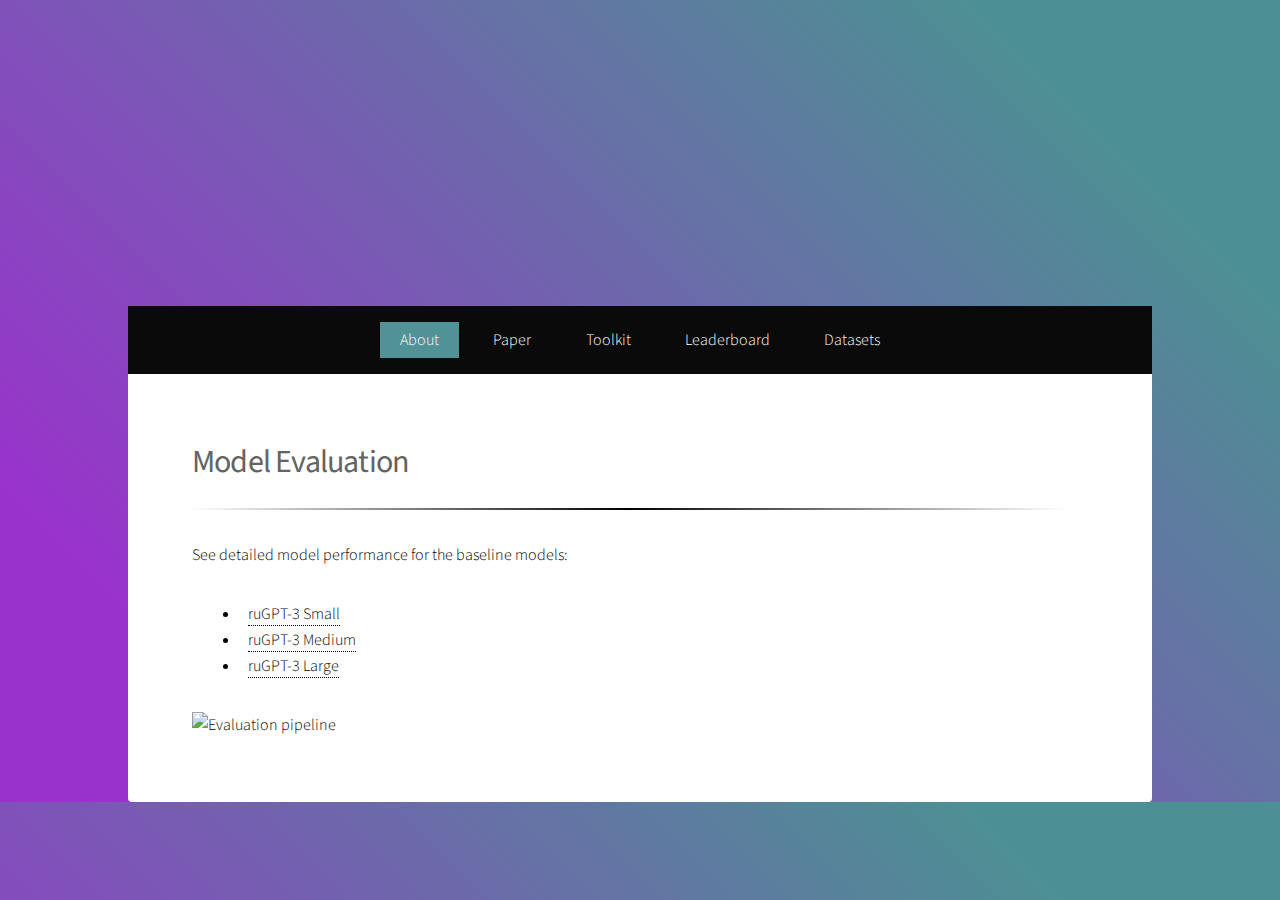
==== baselines.html @ bb432da7 "added baselines page for viz" ====
<!DOCTYPE HTML>

<html xmlns="http://www.w3.org/1999/html" xmlns="http://www.w3.org/1999/html">
	<head>
		<title>TAPE Benchmark</title>
		<meta charset="utf-8" />
		<meta name="viewport" content="width=device-width, initial-scale=1, user-scalable=no" />
		<link rel="stylesheet" href="assets/css/main.css" />
		<noscript><link rel="stylesheet" href="assets/css/noscript.css" /></noscript>
	</head>
	<body class="is-preload">

		<!-- Wrapper -->
			<div id="wrapper">

				<!-- Header -->
					<header id="header" class="alt">
						<span class="logo"><img src="images/logo.png" alt="" /></span>
						<h1><strong>TAPE Benchmark: Assessing Few-shot Russian Language Understanding</strong></h1>
					</header>

				<!-- Nav -->
					<nav id="nav">
						<ul>
							<li><a href="index.html#intro" class="active">About</a></li>
							<li><a href="https://arxiv.org/abs/2210.12813">Paper</a></li>
							<li><a href="index.html#toolkit">Toolkit</a></li>
							<li><a href="index.html#leaderboard">Leaderboard</a></li>
							<li><a href="index.html#datasets">Datasets</a></li>

						</ul>
					</nav>

				<!-- Main -->
					<div id="main">

						<!-- Introduction -->
							<section id="intro" class="main">
								<div class="spotlight">
									<div class="content">
										<header class="major">
											<h2><strong>Model Evaluation</strong></h2>
										</header>
										<p>See detailed model performance for the baseline models:</p>

										<ul><ul><ul>
												<li><a href="baselines.html#small">ruGPT-3 Small</a>				</li>
											<li><a href="baselines.html#medium">ruGPT-3 Medium</a></li>
											<li><a href="baselines.html#large">ruGPT-3 Large</a></li>
											</ul></ul></ul>
											<img src="images/pipeline.png" alt="Evaluation pipeline" width="700">
                    
									</div>
								</div>
							</section>


							
						</section>

					</div>

			</div>

		<!-- Scripts -->
			<script src="assets/js/jquery.min.js"></script>
			<script src="assets/js/jquery.scrollex.min.js"></script>
			<script src="assets/js/jquery.scrolly.min.js"></script>
			<script src="assets/js/browser.min.js"></script>
			<script src="assets/js/breakpoints.min.js"></script>
			<script src="assets/js/util.js"></script>
			<script src="assets/js/main.js"></script>

	</body>
</html>
---- assets/css/main.css ----
@import url(fontawesome-all.min.css);
@import 'https://fonts.googleapis.com/css?family=Source+Sans+Pro:300,400';

/*
	Stellar by HTML5 UP
	html5up.net | @ajlkn
	Free for personal and commercial use under the CCA 3.0 license (html5up.net/license)
*/

html, body, div, span, applet, object,
iframe, h1, h2, h3, h4, h5, h6, p, blockquote,
pre, a, abbr, acronym, address, big, cite,
code, del, dfn, em, img, ins, kbd, q, s, samp,
small, strike, strong, sub, sup, tt, var, b,
u, i, center, dl, dt, dd, ol, ul, li, fieldset,
form, label, legend, table, caption, tbody,
tfoot, thead, tr, th, td, article, aside,
canvas, details, embed, figure, figcaption,
footer, header, hgroup, menu, nav, output, ruby,
section, summary, time, mark, audio, video {
	margin: 0;
	padding: 0;
	border: 0;
	font-size: 100%;
	font: inherit;
	vertical-align: baseline;}

article, aside, details, figcaption, figure,
footer, header, hgroup, menu, nav, section {
	display: block;}

body {
	line-height: 1;
}

ol, ul {
	list-style: none;
}

blockquote, q {
	quotes: none;
}

	blockquote:before, blockquote:after, q:before, q:after {
		content: '';
		content: none;
	}

table {
	border-collapse: collapse;
	border-spacing: 0;
}

body {
	-webkit-text-size-adjust: none;
}

mark {
	background-color: transparent;
	color: inherit;
}

input::-moz-focus-inner {
	border: 0;
	padding: 0;
}

input, select, textarea {
	-moz-appearance: none;
	-webkit-appearance: none;
	-ms-appearance: none;
	appearance: none;
}

/* Basic */

	@-ms-viewport {
		width: device-width;
	}

	body {
		-ms-overflow-style: scrollbar;
	}

	@media screen and (max-width: 480px) {

		html, body {
			min-width: 320px;
		}

	}

	html {
		box-sizing: border-box;
	}

	*, *:before, *:after {
		box-sizing: inherit;
	}

	body {
		background-color: #cdc4cc;
		background-image: url("images/overlay.png"), -moz-linear-gradient(45deg, #e37682 15%, #5f4d93 85%);
		background-image: url("images/overlay.png"), -webkit-linear-gradient(45deg, #e37682 15%, #5f4d93 85%);
		background-image: url("images/overlay.png"), -ms-linear-gradient(45deg, #e37682 15%, #5f4d93 85%);
		background-image: url(images/overlay.png), linear-gradient(45deg, #9932cc 15%, #4d9093 85%);
	}

		body.is-preload *, body.is-preload *:before, body.is-preload *:after {
			-moz-animation: none !important;
			-webkit-animation: none !important;
			-ms-animation: none !important;
			animation: none !important;
			-moz-transition: none !important;
			-webkit-transition: none !important;
			-ms-transition: none !important;
			transition: none !important;
		}

/* Type */

	body {
		background-color: #935d8c;
		color: rgba(255, 255, 255, 0.65);
	}

	body, input, select, textarea {
		font-family: "Source Sans Pro", Helvetica, sans-serif;
		font-size: 17pt;
		font-weight: 300;
		line-height: 1.65;
	}

		@media screen and (max-width: 1680px) {

			body, input, select, textarea {
				font-size: 14pt;
			}

		}

		@media screen and (max-width: 1280px) {

			body, input, select, textarea {
				font-size: 12pt;
			}

		}

		@media screen and (max-width: 360px) {

			body, input, select, textarea {
				font-size: 11pt;
			}

		}

	a {
		-moz-transition: color 0.2s ease, border-bottom 0.2s ease;
		-webkit-transition: color 0.2s ease, border-bottom 0.2s ease;
		-ms-transition: color 0.2s ease, border-bottom 0.2s ease;
		transition: color 0.2s ease, border-bottom 0.2s ease;
		text-decoration: none;
		border-bottom: dotted 1px;
		color: inherit;
	}

		a:hover {
			border-bottom-color: transparent;
		}

	strong, b {
		font-weight: 400;
	}

	em, i {
		font-style: italic;
	}

	p {
		margin: 0 0 2em 0;
	}

		p.content {
			-moz-columns: 20em 2;
			-webkit-columns: 20em 2;
			-ms-columns: 20em 2;
			columns: 20em 2;
			-moz-column-gap: 2em;
			-webkit-column-gap: 2em;
			-ms-column-gap: 2em;
			column-gap: 2em;
			text-align: justify;
		}

	h1, h2, h3, h4, h5, h6 {
		font-weight: 300;
		line-height: 1.5;
		margin: 0 0 0.7em 0;
		letter-spacing: -0.025em;
	}

		h1 a, h2 a, h3 a, h4 a, h5 a, h6 a {
			color: inherit;
			text-decoration: none;
		}

	h1 {
		font-size: 2.5em;
		line-height: 1.2;
	}

	h2 {
		font-size: 1.5em;
	}

	h3 {
		font-size: 1.25em;
	}

	h4 {
		font-size: 1.1em;
	}

	h5 {
		font-size: 0.9em;
	}

	h6 {
		font-size: 0.7em;
	}

	@media screen and (max-width: 736px) {

		h1 {
			font-size: 2em;
		}

	}

	sub {
		font-size: 0.8em;
		position: relative;
		top: 0.5em;
	}

	sup {
		font-size: 0.8em;
		position: relative;
		top: -0.5em;
	}

	blockquote {
		border-left: solid 4px;
		font-style: italic;
		margin: 0 0 2em 0;
		padding: 0.5em 0 0.5em 2em;
	}

	code {
		/* border-radius: 8px; */
		border: solid 1px;
		font-family: "Courier New", monospace;
		font-size: 0.9em;
		margin: 0 0.25em;
		padding: 0.25em 0.65em;
	}

	pre {
		-webkit-overflow-scrolling: touch;
		font-family: "Courier New", monospace;
		font-size: 0.9em;
		margin: 0 0 2em 0;
	}

		pre code {
			display: block;
			line-height: 1.75;
			padding: 1em 1.5em;
			overflow-x: auto;
		}

	hr {
		border: 0;
		border-bottom: solid 1px;
		margin: 2em 0;
	}

		hr.major {
			margin: 3em 0;
		}

	.align-left {
		text-align: left;
	}

	.align-center {
		text-align: center;
	}

	.align-right {
		text-align: right;
	}

	input, select, textarea {
		color: #ffffff;
	}

	a:hover {
		color: #ffffff;
	}

	strong, b {
		color: #ffffff;
	}

	h1, h2, h3, h4, h5, h6 {
		color: #ffffff;
	}

	blockquote {
		border-left-color: rgba(255, 255, 255, 0.35);
	}

	code {
		background: rgb(26 12 12);
		border-color: rgb(0 0 0);
	}

	hr {
		border-bottom-color: rgba(255, 255, 255, 0.35);
	}

/* Row */

	.row {
		display: flex;
		flex-wrap: wrap;
		box-sizing: border-box;
		align-items: stretch;
	}

		.row > * {
			box-sizing: border-box;
		}

		.row.gtr-uniform > * > :last-child {
			margin-bottom: 0;
		}

		.row.aln-left {
			justify-content: flex-start;
		}

		.row.aln-center {
			justify-content: center;
		}

		.row.aln-right {
			justify-content: flex-end;
		}

		.row.aln-top {
			align-items: flex-start;
		}

		.row.aln-middle {
			align-items: center;
		}

		.row.aln-bottom {
			align-items: flex-end;
		}

		.row > .imp {
			order: -1;
		}

		.row > .col-1 {
			width: 8.33333%;
		}

		.row > .off-1 {
			margin-left: 8.33333%;
		}

		.row > .col-2 {
			width: 16.66667%;
		}

		.row > .off-2 {
			margin-left: 16.66667%;
		}

		.row > .col-3 {
			width: 25%;
		}

		.row > .off-3 {
			margin-left: 25%;
		}

		.row > .col-4 {
			width: 33.33333%;
		}

		.row > .off-4 {
			margin-left: 33.33333%;
		}

		.row > .col-5 {
			width: 41.66667%;
		}

		.row > .off-5 {
			margin-left: 41.66667%;
		}

		.row > .col-6 {
			width: 50%;
		}

		.row > .off-6 {
			margin-left: 50%;
		}

		.row > .col-7 {
			width: 58.33333%;
		}

		.row > .off-7 {
			margin-left: 58.33333%;
		}

		.row > .col-8 {
			width: 66.66667%;
		}

		.row > .off-8 {
			margin-left: 66.66667%;
		}

		.row > .col-9 {
			width: 75%;
		}

		.row > .off-9 {
			margin-left: 75%;
		}

		.row > .col-10 {
			width: 83.33333%;
		}

		.row > .off-10 {
			margin-left: 83.33333%;
		}

		.row > .col-11 {
			width: 91.66667%;
		}

		.row > .off-11 {
			margin-left: 91.66667%;
		}

		.row > .col-12 {
			width: 100%;
		}

		.row > .off-12 {
			margin-left: 100%;
		}

		.row.gtr-0 {
			margin-top: 0;
			margin-left: 0em;
		}

			.row.gtr-0 > * {
				padding: 0 0 0 0em;
			}

			.row.gtr-0.gtr-uniform {
				margin-top: 0em;
			}

				.row.gtr-0.gtr-uniform > * {
					padding-top: 0em;
				}

		.row.gtr-25 {
			margin-top: 0;
			margin-left: -0.375em;
		}

			.row.gtr-25 > * {
				padding: 0 0 0 0.375em;
			}

			.row.gtr-25.gtr-uniform {
				margin-top: -0.375em;
			}

				.row.gtr-25.gtr-uniform > * {
					padding-top: 0.375em;
				}

		.row.gtr-50 {
			margin-top: 0;
			margin-left: -0.75em;
		}

			.row.gtr-50 > * {
				padding: 0 0 0 0.75em;
			}

			.row.gtr-50.gtr-uniform {
				margin-top: -0.75em;
			}

				.row.gtr-50.gtr-uniform > * {
					padding-top: 0.75em;
				}

		.row {
			margin-top: 0;
			margin-left: -1.5em;
		}

			.row > * {
				padding: 0 0 0 1.5em;
			}

			.row.gtr-uniform {
				margin-top: -1.5em;
			}

				.row.gtr-uniform > * {
					padding-top: 1.5em;
				}

		.row.gtr-150 {
			margin-top: 0;
			margin-left: -2.25em;
		}

			.row.gtr-150 > * {
				padding: 0 0 0 2.25em;
			}

			.row.gtr-150.gtr-uniform {
				margin-top: -2.25em;
			}

				.row.gtr-150.gtr-uniform > * {
					padding-top: 2.25em;
				}

		.row.gtr-200 {
			margin-top: 0;
			margin-left: -3em;
		}

			.row.gtr-200 > * {
				padding: 0 0 0 3em;
			}

			.row.gtr-200.gtr-uniform {
				margin-top: -3em;
			}

				.row.gtr-200.gtr-uniform > * {
					padding-top: 3em;
				}

		@media screen and (max-width: 1680px) {

			.row {
				display: flex;
				flex-wrap: wrap;
				box-sizing: border-box;
				align-items: stretch;
			}

				.row > * {
					box-sizing: border-box;
				}

				.row.gtr-uniform > * > :last-child {
					margin-bottom: 0;
				}

				.row.aln-left {
					justify-content: flex-start;
				}

				.row.aln-center {
					justify-content: center;
				}

				.row.aln-right {
					justify-content: flex-end;
				}

				.row.aln-top {
					align-items: flex-start;
				}

				.row.aln-middle {
					align-items: center;
				}

				.row.aln-bottom {
					align-items: flex-end;
				}

				.row > .imp-xlarge {
					order: -1;
				}

				.row > .col-1-xlarge {
					width: 8.33333%;
				}

				.row > .off-1-xlarge {
					margin-left: 8.33333%;
				}

				.row > .col-2-xlarge {
					width: 16.66667%;
				}

				.row > .off-2-xlarge {
					margin-left: 16.66667%;
				}

				.row > .col-3-xlarge {
					width: 25%;
				}

				.row > .off-3-xlarge {
					margin-left: 25%;
				}

				.row > .col-4-xlarge {
					width: 33.33333%;
				}

				.row > .off-4-xlarge {
					margin-left: 33.33333%;
				}

				.row > .col-5-xlarge {
					width: 41.66667%;
				}

				.row > .off-5-xlarge {
					margin-left: 41.66667%;
				}

				.row > .col-6-xlarge {
					width: 50%;
				}

				.row > .off-6-xlarge {
					margin-left: 50%;
				}

				.row > .col-7-xlarge {
					width: 58.33333%;
				}

				.row > .off-7-xlarge {
					margin-left: 58.33333%;
				}

				.row > .col-8-xlarge {
					width: 66.66667%;
				}

				.row > .off-8-xlarge {
					margin-left: 66.66667%;
				}

				.row > .col-9-xlarge {
					width: 75%;
				}

				.row > .off-9-xlarge {
					margin-left: 75%;
				}

				.row > .col-10-xlarge {
					width: 83.33333%;
				}

				.row > .off-10-xlarge {
					margin-left: 83.33333%;
				}

				.row > .col-11-xlarge {
					width: 91.66667%;
				}

				.row > .off-11-xlarge {
					margin-left: 91.66667%;
				}

				.row > .col-12-xlarge {
					width: 100%;
				}

				.row > .off-12-xlarge {
					margin-left: 100%;
				}

				.row.gtr-0 {
					margin-top: 0;
					margin-left: 0em;
				}

					.row.gtr-0 > * {
						padding: 0 0 0 0em;
					}

					.row.gtr-0.gtr-uniform {
						margin-top: 0em;
					}

						.row.gtr-0.gtr-uniform > * {
							padding-top: 0em;
						}

				.row.gtr-25 {
					margin-top: 0;
					margin-left: -0.375em;
				}

					.row.gtr-25 > * {
						padding: 0 0 0 0.375em;
					}

					.row.gtr-25.gtr-uniform {
						margin-top: -0.375em;
					}

						.row.gtr-25.gtr-uniform > * {
							padding-top: 0.375em;
						}

				.row.gtr-50 {
					margin-top: 0;
					margin-left: -0.75em;
				}

					.row.gtr-50 > * {
						padding: 0 0 0 0.75em;
					}

					.row.gtr-50.gtr-uniform {
						margin-top: -0.75em;
					}

						.row.gtr-50.gtr-uniform > * {
							padding-top: 0.75em;
						}

				.row {
					margin-top: 0;
					margin-left: -1.5em;
				}

					.row > * {
						padding: 0 0 0 1.5em;
					}

					.row.gtr-uniform {
						margin-top: -1.5em;
					}

						.row.gtr-uniform > * {
							padding-top: 1.5em;
						}

				.row.gtr-150 {
					margin-top: 0;
					margin-left: -2.25em;
				}

					.row.gtr-150 > * {
						padding: 0 0 0 2.25em;
					}

					.row.gtr-150.gtr-uniform {
						margin-top: -2.25em;
					}

						.row.gtr-150.gtr-uniform > * {
							padding-top: 2.25em;
						}

				.row.gtr-200 {
					margin-top: 0;
					margin-left: -3em;
				}

					.row.gtr-200 > * {
						padding: 0 0 0 3em;
					}

					.row.gtr-200.gtr-uniform {
						margin-top: -3em;
					}

						.row.gtr-200.gtr-uniform > * {
							padding-top: 3em;
						}

		}

		@media screen and (max-width: 1280px) {

			.row {
				display: flex;
				flex-wrap: wrap;
				box-sizing: border-box;
				align-items: stretch;
			}

				.row > * {
					box-sizing: border-box;
				}

				.row.gtr-uniform > * > :last-child {
					margin-bottom: 0;
				}

				.row.aln-left {
					justify-content: flex-start;
				}

				.row.aln-center {
					justify-content: center;
				}

				.row.aln-right {
					justify-content: flex-end;
				}

				.row.aln-top {
					align-items: flex-start;
				}

				.row.aln-middle {
					align-items: center;
				}

				.row.aln-bottom {
					align-items: flex-end;
				}

				.row > .imp-large {
					order: -1;
				}

				.row > .col-1-large {
					width: 8.33333%;
				}

				.row > .off-1-large {
					margin-left: 8.33333%;
				}

				.row > .col-2-large {
					width: 16.66667%;
				}

				.row > .off-2-large {
					margin-left: 16.66667%;
				}

				.row > .col-3-large {
					width: 25%;
				}

				.row > .off-3-large {
					margin-left: 25%;
				}

				.row > .col-4-large {
					width: 33.33333%;
				}

				.row > .off-4-large {
					margin-left: 33.33333%;
				}

				.row > .col-5-large {
					width: 41.66667%;
				}

				.row > .off-5-large {
					margin-left: 41.66667%;
				}

				.row > .col-6-large {
					width: 50%;
				}

				.row > .off-6-large {
					margin-left: 50%;
				}

				.row > .col-7-large {
					width: 58.33333%;
				}

				.row > .off-7-large {
					margin-left: 58.33333%;
				}

				.row > .col-8-large {
					width: 66.66667%;
				}

				.row > .off-8-large {
					margin-left: 66.66667%;
				}

				.row > .col-9-large {
					width: 75%;
				}

				.row > .off-9-large {
					margin-left: 75%;
				}

				.row > .col-10-large {
					width: 83.33333%;
				}

				.row > .off-10-large {
					margin-left: 83.33333%;
				}

				.row > .col-11-large {
					width: 91.66667%;
				}

				.row > .off-11-large {
					margin-left: 91.66667%;
				}

				.row > .col-12-large {
					width: 100%;
				}

				.row > .off-12-large {
					margin-left: 100%;
				}

				.row.gtr-0 {
					margin-top: 0;
					margin-left: 0em;
				}

					.row.gtr-0 > * {
						padding: 0 0 0 0em;
					}

					.row.gtr-0.gtr-uniform {
						margin-top: 0em;
					}

						.row.gtr-0.gtr-uniform > * {
							padding-top: 0em;
						}

				.row.gtr-25 {
					margin-top: 0;
					margin-left: -0.375em;
				}

					.row.gtr-25 > * {
						padding: 0 0 0 0.375em;
					}

					.row.gtr-25.gtr-uniform {
						margin-top: -0.375em;
					}

						.row.gtr-25.gtr-uniform > * {
							padding-top: 0.375em;
						}

				.row.gtr-50 {
					margin-top: 0;
					margin-left: -0.75em;
				}

					.row.gtr-50 > * {
						padding: 0 0 0 0.75em;
					}

					.row.gtr-50.gtr-uniform {
						margin-top: -0.75em;
					}

						.row.gtr-50.gtr-uniform > * {
							padding-top: 0.75em;
						}

				.row {
					margin-top: 0;
					margin-left: -1.5em;
				}

					.row > * {
						padding: 0 0 0 1.5em;
					}

					.row.gtr-uniform {
						margin-top: -1.5em;
					}

						.row.gtr-uniform > * {
							padding-top: 1.5em;
						}

				.row.gtr-150 {
					margin-top: 0;
					margin-left: -2.25em;
				}

					.row.gtr-150 > * {
						padding: 0 0 0 2.25em;
					}

					.row.gtr-150.gtr-uniform {
						margin-top: -2.25em;
					}

						.row.gtr-150.gtr-uniform > * {
							padding-top: 2.25em;
						}

				.row.gtr-200 {
					margin-top: 0;
					margin-left: -3em;
				}

					.row.gtr-200 > * {
						padding: 0 0 0 3em;
					}

					.row.gtr-200.gtr-uniform {
						margin-top: -3em;
					}

						.row.gtr-200.gtr-uniform > * {
							padding-top: 3em;
						}

		}

		@media screen and (max-width: 980px) {

			.row {
				display: flex;
				flex-wrap: wrap;
				box-sizing: border-box;
				align-items: stretch;
			}

				.row > * {
					box-sizing: border-box;
				}

				.row.gtr-uniform > * > :last-child {
					margin-bottom: 0;
				}

				.row.aln-left {
					justify-content: flex-start;
				}

				.row.aln-center {
					justify-content: center;
				}

				.row.aln-right {
					justify-content: flex-end;
				}

				.row.aln-top {
					align-items: flex-start;
				}

				.row.aln-middle {
					align-items: center;
				}

				.row.aln-bottom {
					align-items: flex-end;
				}

				.row > .imp-medium {
					order: -1;
				}

				.row > .col-1-medium {
					width: 8.33333%;
				}

				.row > .off-1-medium {
					margin-left: 8.33333%;
				}

				.row > .col-2-medium {
					width: 16.66667%;
				}

				.row > .off-2-medium {
					margin-left: 16.66667%;
				}

				.row > .col-3-medium {
					width: 25%;
				}

				.row > .off-3-medium {
					margin-left: 25%;
				}

				.row > .col-4-medium {
					width: 33.33333%;
				}

				.row > .off-4-medium {
					margin-left: 33.33333%;
				}

				.row > .col-5-medium {
					width: 41.66667%;
				}

				.row > .off-5-medium {
					margin-left: 41.66667%;
				}

				.row > .col-6-medium {
					width: 50%;
				}

				.row > .off-6-medium {
					margin-left: 50%;
				}

				.row > .col-7-medium {
					width: 58.33333%;
				}

				.row > .off-7-medium {
					margin-left: 58.33333%;
				}

				.row > .col-8-medium {
					width: 66.66667%;
				}

				.row > .off-8-medium {
					margin-left: 66.66667%;
				}

				.row > .col-9-medium {
					width: 75%;
				}

				.row > .off-9-medium {
					margin-left: 75%;
				}

				.row > .col-10-medium {
					width: 83.33333%;
				}

				.row > .off-10-medium {
					margin-left: 83.33333%;
				}

				.row > .col-11-medium {
					width: 91.66667%;
				}

				.row > .off-11-medium {
					margin-left: 91.66667%;
				}

				.row > .col-12-medium {
					width: 100%;
				}

				.row > .off-12-medium {
					margin-left: 100%;
				}

				.row.gtr-0 {
					margin-top: 0;
					margin-left: 0em;
				}

					.row.gtr-0 > * {
						padding: 0 0 0 0em;
					}

					.row.gtr-0.gtr-uniform {
						margin-top: 0em;
					}

						.row.gtr-0.gtr-uniform > * {
							padding-top: 0em;
						}

				.row.gtr-25 {
					margin-top: 0;
					margin-left: -0.375em;
				}

					.row.gtr-25 > * {
						padding: 0 0 0 0.375em;
					}

					.row.gtr-25.gtr-uniform {
						margin-top: -0.375em;
					}

						.row.gtr-25.gtr-uniform > * {
							padding-top: 0.375em;
						}

				.row.gtr-50 {
					margin-top: 0;
					margin-left: -0.75em;
				}

					.row.gtr-50 > * {
						padding: 0 0 0 0.75em;
					}

					.row.gtr-50.gtr-uniform {
						margin-top: -0.75em;
					}

						.row.gtr-50.gtr-uniform > * {
							padding-top: 0.75em;
						}

				.row {
					margin-top: 0;
					margin-left: -1.5em;
				}

					.row > * {
						padding: 0 0 0 1.5em;
					}

					.row.gtr-uniform {
						margin-top: -1.5em;
					}

						.row.gtr-uniform > * {
							padding-top: 1.5em;
						}

				.row.gtr-150 {
					margin-top: 0;
					margin-left: -2.25em;
				}

					.row.gtr-150 > * {
						padding: 0 0 0 2.25em;
					}

					.row.gtr-150.gtr-uniform {
						margin-top: -2.25em;
					}

						.row.gtr-150.gtr-uniform > * {
							padding-top: 2.25em;
						}

				.row.gtr-200 {
					margin-top: 0;
					margin-left: -3em;
				}

					.row.gtr-200 > * {
						padding: 0 0 0 3em;
					}

					.row.gtr-200.gtr-uniform {
						margin-top: -3em;
					}

						.row.gtr-200.gtr-uniform > * {
							padding-top: 3em;
						}

		}

		@media screen and (max-width: 736px) {

			.row {
				display: flex;
				flex-wrap: wrap;
				box-sizing: border-box;
				align-items: stretch;
			}

				.row > * {
					box-sizing: border-box;
				}

				.row.gtr-uniform > * > :last-child {
					margin-bottom: 0;
				}

				.row.aln-left {
					justify-content: flex-start;
				}

				.row.aln-center {
					justify-content: center;
				}

				.row.aln-right {
					justify-content: flex-end;
				}

				.row.aln-top {
					align-items: flex-start;
				}

				.row.aln-middle {
					align-items: center;
				}

				.row.aln-bottom {
					align-items: flex-end;
				}

				.row > .imp-small {
					order: -1;
				}

				.row > .col-1-small {
					width: 8.33333%;
				}

				.row > .off-1-small {
					margin-left: 8.33333%;
				}

				.row > .col-2-small {
					width: 16.66667%;
				}

				.row > .off-2-small {
					margin-left: 16.66667%;
				}

				.row > .col-3-small {
					width: 25%;
				}

				.row > .off-3-small {
					margin-left: 25%;
				}

				.row > .col-4-small {
					width: 33.33333%;
				}

				.row > .off-4-small {
					margin-left: 33.33333%;
				}

				.row > .col-5-small {
					width: 41.66667%;
				}

				.row > .off-5-small {
					margin-left: 41.66667%;
				}

				.row > .col-6-small {
					width: 50%;
				}

				.row > .off-6-small {
					margin-left: 50%;
				}

				.row > .col-7-small {
					width: 58.33333%;
				}

				.row > .off-7-small {
					margin-left: 58.33333%;
				}

				.row > .col-8-small {
					width: 66.66667%;
				}

				.row > .off-8-small {
					margin-left: 66.66667%;
				}

				.row > .col-9-small {
					width: 75%;
				}

				.row > .off-9-small {
					margin-left: 75%;
				}

				.row > .col-10-small {
					width: 83.33333%;
				}

				.row > .off-10-small {
					margin-left: 83.33333%;
				}

				.row > .col-11-small {
					width: 91.66667%;
				}

				.row > .off-11-small {
					margin-left: 91.66667%;
				}

				.row > .col-12-small {
					width: 100%;
				}

				.row > .off-12-small {
					margin-left: 100%;
				}

				.row.gtr-0 {
					margin-top: 0;
					margin-left: 0em;
				}

					.row.gtr-0 > * {
						padding: 0 0 0 0em;
					}

					.row.gtr-0.gtr-uniform {
						margin-top: 0em;
					}

						.row.gtr-0.gtr-uniform > * {
							padding-top: 0em;
						}

				.row.gtr-25 {
					margin-top: 0;
					margin-left: -0.25em;
				}

					.row.gtr-25 > * {
						padding: 0 0 0 0.25em;
					}

					.row.gtr-25.gtr-uniform {
						margin-top: -0.25em;
					}

						.row.gtr-25.gtr-uniform > * {
							padding-top: 0.25em;
						}

				.row.gtr-50 {
					margin-top: 0;
					margin-left: -0.5em;
				}

					.row.gtr-50 > * {
						padding: 0 0 0 0.5em;
					}

					.row.gtr-50.gtr-uniform {
						margin-top: -0.5em;
					}

						.row.gtr-50.gtr-uniform > * {
							padding-top: 0.5em;
						}

				.row {
					margin-top: 0;
					margin-left: -1em;
				}

					.row > * {
						padding: 0 0 0 1em;
					}

					.row.gtr-uniform {
						margin-top: -1em;
					}

						.row.gtr-uniform > * {
							padding-top: 1em;
						}

				.row.gtr-150 {
					margin-top: 0;
					margin-left: -1.5em;
				}

					.row.gtr-150 > * {
						padding: 0 0 0 1.5em;
					}

					.row.gtr-150.gtr-uniform {
						margin-top: -1.5em;
					}

						.row.gtr-150.gtr-uniform > * {
							padding-top: 1.5em;
						}

				.row.gtr-200 {
					margin-top: 0;
					margin-left: -2em;
				}

					.row.gtr-200 > * {
						padding: 0 0 0 2em;
					}

					.row.gtr-200.gtr-uniform {
						margin-top: -2em;
					}

						.row.gtr-200.gtr-uniform > * {
							padding-top: 2em;
						}

		}

		@media screen and (max-width: 480px) {

			.row {
				display: flex;
				flex-wrap: wrap;
				box-sizing: border-box;
				align-items: stretch;
			}

				.row > * {
					box-sizing: border-box;
				}

				.row.gtr-uniform > * > :last-child {
					margin-bottom: 0;
				}

				.row.aln-left {
					justify-content: flex-start;
				}

				.row.aln-center {
					justify-content: center;
				}

				.row.aln-right {
					justify-content: flex-end;
				}

				.row.aln-top {
					align-items: flex-start;
				}

				.row.aln-middle {
					align-items: center;
				}

				.row.aln-bottom {
					align-items: flex-end;
				}

				.row > .imp-xsmall {
					order: -1;
				}

				.row > .col-1-xsmall {
					width: 8.33333%;
				}

				.row > .off-1-xsmall {
					margin-left: 8.33333%;
				}

				.row > .col-2-xsmall {
					width: 16.66667%;
				}

				.row > .off-2-xsmall {
					margin-left: 16.66667%;
				}

				.row > .col-3-xsmall {
					width: 25%;
				}

				.row > .off-3-xsmall {
					margin-left: 25%;
				}

				.row > .col-4-xsmall {
					width: 33.33333%;
				}

				.row > .off-4-xsmall {
					margin-left: 33.33333%;
				}

				.row > .col-5-xsmall {
					width: 41.66667%;
				}

				.row > .off-5-xsmall {
					margin-left: 41.66667%;
				}

				.row > .col-6-xsmall {
					width: 50%;
				}

				.row > .off-6-xsmall {
					margin-left: 50%;
				}

				.row > .col-7-xsmall {
					width: 58.33333%;
				}

				.row > .off-7-xsmall {
					margin-left: 58.33333%;
				}

				.row > .col-8-xsmall {
					width: 66.66667%;
				}

				.row > .off-8-xsmall {
					margin-left: 66.66667%;
				}

				.row > .col-9-xsmall {
					width: 75%;
				}

				.row > .off-9-xsmall {
					margin-left: 75%;
				}

				.row > .col-10-xsmall {
					width: 83.33333%;
				}

				.row > .off-10-xsmall {
					margin-left: 83.33333%;
				}

				.row > .col-11-xsmall {
					width: 91.66667%;
				}

				.row > .off-11-xsmall {
					margin-left: 91.66667%;
				}

				.row > .col-12-xsmall {
					width: 100%;
				}

				.row > .off-12-xsmall {
					margin-left: 100%;
				}

				.row.gtr-0 {
					margin-top: 0;
					margin-left: 0em;
				}

					.row.gtr-0 > * {
						padding: 0 0 0 0em;
					}

					.row.gtr-0.gtr-uniform {
						margin-top: 0em;
					}

						.row.gtr-0.gtr-uniform > * {
							padding-top: 0em;
						}

				.row.gtr-25 {
					margin-top: 0;
					margin-left: -0.3125em;
				}

					.row.gtr-25 > * {
						padding: 0 0 0 0.3125em;
					}

					.row.gtr-25.gtr-uniform {
						margin-top: -0.3125em;
					}

						.row.gtr-25.gtr-uniform > * {
							padding-top: 0.3125em;
						}

				.row.gtr-50 {
					margin-top: 0;
					margin-left: -0.625em;
				}

					.row.gtr-50 > * {
						padding: 0 0 0 0.625em;
					}

					.row.gtr-50.gtr-uniform {
						margin-top: -0.625em;
					}

						.row.gtr-50.gtr-uniform > * {
							padding-top: 0.625em;
						}

				.row {
					margin-top: 0;
					margin-left: -1.25em;
				}

					.row > * {
						padding: 0 0 0 1.25em;
					}

					.row.gtr-uniform {
						margin-top: -1.25em;
					}

						.row.gtr-uniform > * {
							padding-top: 1.25em;
						}

				.row.gtr-150 {
					margin-top: 0;
					margin-left: -1.875em;
				}

					.row.gtr-150 > * {
						padding: 0 0 0 1.875em;
					}

					.row.gtr-150.gtr-uniform {
						margin-top: -1.875em;
					}

						.row.gtr-150.gtr-uniform > * {
							padding-top: 1.875em;
						}

				.row.gtr-200 {
					margin-top: 0;
					margin-left: -2.5em;
				}

					.row.gtr-200 > * {
						padding: 0 0 0 2.5em;
					}

					.row.gtr-200.gtr-uniform {
						margin-top: -2.5em;
					}

						.row.gtr-200.gtr-uniform > * {
							padding-top: 2.5em;
						}

		}

/* Box */

	.box {
		border-radius: 8px;
		border: solid;
		margin-bottom: 2em;
		padding: 1.5em;
	}

		.box > :last-child,
		.box > :last-child > :last-child,
		.box > :last-child > :last-child > :last-child {
			margin-bottom: 0;
		}

		.box.alt {
			border: 0;
			border-radius: 0;
			padding: 0;
		}

	.box {
		border-color: rgba(255, 255, 255, 0.35);
	}

/* Button */

	input[type="submit"],
	input[type="reset"],
	input[type="button"],
	button,
	.button {
		-moz-appearance: none;
		-webkit-appearance: none;
		-ms-appearance: none;
		appearance: none;
		-moz-transition: background-color 0.2s ease-in-out, color 0.2s ease-in-out;
		-webkit-transition: background-color 0.2s ease-in-out, color 0.2s ease-in-out;
		-ms-transition: background-color 0.2s ease-in-out, color 0.2s ease-in-out;
		transition: background-color 0.2s ease-in-out, color 0.2s ease-in-out;
		border-radius: 8px;
		border: 0;
		cursor: pointer;
		display: inline-block;
		font-weight: 300;
		height: 2.75em;
		line-height: 2.75em;
		min-width: 9.25em;
		padding: 0 1.5em;
		text-align: center;
		text-decoration: none;
		white-space: nowrap;
	}

		input[type="submit"].icon,
		input[type="reset"].icon,
		input[type="button"].icon,
		button.icon,
		.button.icon {
			padding-left: 1.35em;
		}

			input[type="submit"].icon:before,
			input[type="reset"].icon:before,
			input[type="button"].icon:before,
			button.icon:before,
			.button.icon:before {
				margin-right: 0.5em;
			}

		input[type="submit"].fit,
		input[type="reset"].fit,
		input[type="button"].fit,
		button.fit,
		.button.fit {
			width: 100%;
		}

		input[type="submit"].small,
		input[type="reset"].small,
		input[type="button"].small,
		button.small,
		.button.small {
			font-size: 0.8em;
		}

		input[type="submit"].large,
		input[type="reset"].large,
		input[type="button"].large,
		button.large,
		.button.large {
			font-size: 1.35em;
		}

		input[type="submit"].disabled, input[type="submit"]:disabled,
		input[type="reset"].disabled,
		input[type="reset"]:disabled,
		input[type="button"].disabled,
		input[type="button"]:disabled,
		button.disabled,
		button:disabled,
		.button.disabled,
		.button:disabled {
			pointer-events: none;
			opacity: 0.25;
		}

		@media screen and (max-width: 736px) {

			input[type="submit"],
			input[type="reset"],
			input[type="button"],
			button,
			.button {
				min-width: 0;
			}

		}

	input[type="submit"],
	input[type="reset"],
	input[type="button"],
	button,
	.button {
		background-color: transparent;
		box-shadow: inset 0 0 0 1px rgba(255, 255, 255, 0.35);
		color: #ffffff !important;
	}

		input[type="submit"]:hover,
		input[type="reset"]:hover,
		input[type="button"]:hover,
		button:hover,
		.button:hover {
			background-color: rgba(255, 255, 255, 0.075);
		}

		input[type="submit"]:active,
		input[type="reset"]:active,
		input[type="button"]:active,
		button:active,
		.button:active {
			background-color: rgba(255, 255, 255, 0.2);
		}

		input[type="submit"].icon:before,
		input[type="reset"].icon:before,
		input[type="button"].icon:before,
		button.icon:before,
		.button.icon:before {
			color: rgba(255, 255, 255, 0.5);
		}

		input[type="submit"].primary,
		input[type="reset"].primary,
		input[type="button"].primary,
		button.primary,
		.button.primary {
			background-color: #8cc9f0;
			color: #ffffff !important;
			box-shadow: none;
		}

			input[type="submit"].primary:hover,
			input[type="reset"].primary:hover,
			input[type="button"].primary:hover,
			button.primary:hover,
			.button.primary:hover {
				background-color: #9acff2;
			}

			input[type="submit"].primary:active,
			input[type="reset"].primary:active,
			input[type="button"].primary:active,
			button.primary:active,
			.button.primary:active {
				background-color: #7ec3ee;
			}

			input[type="submit"].primary.icon:before,
			input[type="reset"].primary.icon:before,
			input[type="button"].primary.icon:before,
			button.primary.icon:before,
			.button.primary.icon:before {
				color: #ffffff !important;
			}

/* Form */

	form {
		margin: 0 0 2em 0;
	}

	label {
		display: block;
		font-size: 0.9em;
		font-weight: 400;
		margin: 0 0 1em 0;
	}

	input[type="text"],
	input[type="password"],
	input[type="email"],
	select,
	textarea {
		-moz-appearance: none;
		-webkit-appearance: none;
		-ms-appearance: none;
		appearance: none;
		border-radius: 8px;
		border: solid 1px;
		color: inherit;
		display: block;
		outline: 0;
		padding: 0 1em;
		text-decoration: none;
		width: 100%;
	}

		input[type="text"]:invalid,
		input[type="password"]:invalid,
		input[type="email"]:invalid,
		select:invalid,
		textarea:invalid {
			box-shadow: none;
		}

	select {
		background-size: 1.25rem;
		background-repeat: no-repeat;
		background-position: calc(100% - 1rem) center;
		height: 2.75em;
		padding-right: 2.75em;
		text-overflow: ellipsis;
	}

		select:focus::-ms-value {
			background-color: transparent;
		}

		select::-ms-expand {
			display: none;
		}

	input[type="text"],
	input[type="password"],
	input[type="email"],
	select {
		height: 2.75em;
	}

	textarea {
		padding: 0.75em 1em;
	}

	input[type="checkbox"],
	input[type="radio"] {
		-moz-appearance: none;
		-webkit-appearance: none;
		-ms-appearance: none;
		appearance: none;
		display: block;
		float: left;
		margin-right: -2em;
		opacity: 0;
		width: 1em;
		z-index: -1;
	}

		input[type="checkbox"] + label,
		input[type="radio"] + label {
			text-decoration: none;
			cursor: pointer;
			display: inline-block;
			font-size: 1em;
			font-weight: 300;
			padding-left: 2.4em;
			padding-right: 0.75em;
			position: relative;
		}

			input[type="checkbox"] + label:before,
			input[type="radio"] + label:before {
				-moz-osx-font-smoothing: grayscale;
				-webkit-font-smoothing: antialiased;
				display: inline-block;
				font-style: normal;
				font-variant: normal;
				text-rendering: auto;
				line-height: 1;
				text-transform: none !important;
				font-family: 'Font Awesome 5 Free';
				font-weight: 900;
			}

			input[type="checkbox"] + label:before,
			input[type="radio"] + label:before {
				border-radius: 8px;
				border: solid 1px;
				content: '';
				display: inline-block;
				font-size: 0.8em;
				height: 2.0625em;
				left: 0;
				line-height: 2.0625em;
				position: absolute;
				text-align: center;
				top: 0;
				width: 2.0625em;
			}

		input[type="checkbox"]:checked + label:before,
		input[type="radio"]:checked + label:before {
			content: '\f00c';
		}

	input[type="checkbox"] + label:before {
		border-radius: 8px;
	}

	input[type="radio"] + label:before {
		border-radius: 100%;
	}

	::-webkit-input-placeholder {
		opacity: 1.0;
	}

	:-moz-placeholder {
		opacity: 1.0;
	}

	::-moz-placeholder {
		opacity: 1.0;
	}

	:-ms-input-placeholder {
		opacity: 1.0;
	}

	label {
		color: #ffffff;
	}

	input[type="text"],
	input[type="password"],
	input[type="email"],
	select,
	textarea {
		background-color: rgba(255, 255, 255, 0.075);
		border-color: rgba(255, 255, 255, 0.35);
	}

		input[type="text"]:focus,
		input[type="password"]:focus,
		input[type="email"]:focus,
		select:focus,
		textarea:focus {
			border-color: #8cc9f0;
			box-shadow: 0 0 0 1px #8cc9f0;
		}

	select {
		background-image: url("data:image/svg+xml;charset=utf8,%3Csvg xmlns='http://www.w3.org/2000/svg' width='40' height='40' preserveAspectRatio='none' viewBox='0 0 40 40'%3E%3Cpath d='M9.4,12.3l10.4,10.4l10.4-10.4c0.2-0.2,0.5-0.4,0.9-0.4c0.3,0,0.6,0.1,0.9,0.4l3.3,3.3c0.2,0.2,0.4,0.5,0.4,0.9 c0,0.4-0.1,0.6-0.4,0.9L20.7,31.9c-0.2,0.2-0.5,0.4-0.9,0.4c-0.3,0-0.6-0.1-0.9-0.4L4.3,17.3c-0.2-0.2-0.4-0.5-0.4-0.9 c0-0.4,0.1-0.6,0.4-0.9l3.3-3.3c0.2-0.2,0.5-0.4,0.9-0.4S9.1,12.1,9.4,12.3z' fill='rgba(255, 255, 255, 0.35)' /%3E%3C/svg%3E");
	}

		select option {
			color: #ffffff;
			background: #935d8c;
		}

	input[type="checkbox"] + label,
	input[type="radio"] + label {
		color: rgba(255, 255, 255, 0.65);
	}

		input[type="checkbox"] + label:before,
		input[type="radio"] + label:before {
			background: rgba(255, 255, 255, 0.075);
			border-color: rgba(255, 255, 255, 0.35);
		}

	input[type="checkbox"]:checked + label:before,
	input[type="radio"]:checked + label:before {
		background-color: #ffffff;
		border-color: #ffffff;
		color: #935d8c;
	}

	input[type="checkbox"]:focus + label:before,
	input[type="radio"]:focus + label:before {
		border-color: #8cc9f0;
		box-shadow: 0 0 0 1px #8cc9f0;
	}

	::-webkit-input-placeholder {
		color: rgba(255, 255, 255, 0.5) !important;
	}

	:-moz-placeholder {
		color: rgba(255, 255, 255, 0.5) !important;
	}

	::-moz-placeholder {
		color: rgba(255, 255, 255, 0.5) !important;
	}

	:-ms-input-placeholder {
		color: rgba(255, 255, 255, 0.5) !important;
	}

	.formerize-placeholder {
		color: rgba(255, 255, 255, 0.5) !important;
	}

/* Icon */

	.icon {
		text-decoration: none;
		-moz-transition: background-color 0.2s ease-in-out, color 0.2s ease-in-out;
		-webkit-transition: background-color 0.2s ease-in-out, color 0.2s ease-in-out;
		-ms-transition: background-color 0.2s ease-in-out, color 0.2s ease-in-out;
		transition: background-color 0.2s ease-in-out, color 0.2s ease-in-out;
		border-bottom: none;
		position: relative;
	}

		.icon:before {
			-moz-osx-font-smoothing: grayscale;
			-webkit-font-smoothing: antialiased;
			display: inline-block;
			font-style: normal;
			font-variant: normal;
			text-rendering: auto;
			line-height: 1;
			text-transform: none !important;
			font-family: 'Font Awesome 5 Free';
			font-weight: 400;
		}

		.icon > .label {
			display: none;
		}

		.icon:before {
			line-height: solid;
		}

		.icon.solid:before {
			font-weight: 900;
		}

		.icon.brands:before {
			font-family: 'Font Awesome 5 Brands';
		}

		.icon.major {
			border: solid 1px;
			display: inline-block;
			border-radius: 100%;
			padding: 0.65em;
			margin: 0 0 2em 0;
			cursor: default;
		}

			.icon.major:before {
				display: inline-block;
				font-size: 6.25rem;
				width: 2.25em;
				height: 2.25em;
				line-height: 2.2em;
				border-radius: 100%;
				border: solid 1px;
				text-align: center;
			}

		.icon.alt {
			display: inline-block;
			border: solid 1px;
			border-radius: 100%;
		}

			.icon.alt:before {
				display: block;
				font-size: 1.25em;
				width: 2em;
				height: 2em;
				text-align: center;
				line-height: 2em;
			}

		.icon.style1 {
			color: #efa8b0;
		}

		.icon.style2 {
			color: #c79cc8;
		}

		.icon.style3 {
			color: #a89cc8;
		}

		.icon.style4 {
			color: #9bb2e1;
		}

		.icon.style5 {
			color: #8cc9f0;
		}

		@media screen and (max-width: 1680px) {

			.icon.major:before {
				font-size: 5.5rem;
			}

		}

		@media screen and (max-width: 1280px) {

			.icon.major:before {
				font-size: 4.75rem;
			}

		}

		@media screen and (max-width: 736px) {

			.icon.major {
				margin: 0 0 1.5em 0;
				padding: 0.35em;
			}

				.icon.major:before {
					font-size: 3.5rem;
				}

		}

	.icon.major {
		border-color: rgba(255, 255, 255, 0.35);
	}

		.icon.major:before {
			border-color: rgba(255, 255, 255, 0.35);
		}

	.icon.alt {
		border-color: rgba(255, 255, 255, 0.35);
		color: #ffffff;
	}

		.icon.alt:hover {
			background-color: rgba(255, 255, 255, 0.075);
		}

		.icon.alt:active {
			background-color: rgba(255, 255, 255, 0.2);
		}

/* Image */

	.image {
		border-radius: 8px;
		border: 0;
		display: inline-block;
		position: relative;
	}

		.image img {
			border-radius: 8px;
			display: block;
		}

		.image.left, .image.right {
			max-width: 40%;
		}

			.image.left img, .image.right img {
				width: 100%;
			}

		.image.left {
			float: left;
			margin: 0 1.5em 1em 0;
			top: 0.25em;
		}

		.image.right {
			float: right;
			margin: 0 0 1em 1.5em;
			top: 0.25em;
		}

		.image.fit {
			display: block;
			margin: 0 0 2em 0;
			width: 100%;
		}

			.image.fit img {
				width: 100%;
			}

		.image.main {
			display: block;
			margin: 0 0 3em 0;
			width: 100%;
		}

			.image.main img {
				width: 100%;
			}

/* List */

	ol {
		list-style: decimal;
		margin: 0 0 2em 0;
		padding-left: 1.25em;
	}

		ol li {
			padding-left: 0.25em;
		}

	ul {
		list-style: disc;
		margin: 0 0 2em 0;
		padding-left: 1em;
	}

		ul li {
			padding-left: 0.5em;
		}

		ul.alt {
			list-style: none;
			padding-left: 0;
		}

			ul.alt li {
				border-top: solid 1px;
				padding: 0.5em 0;
			}

				ul.alt li:first-child {
					border-top: 0;
					padding-top: 0;
				}

	dl {
		margin: 0 0 2em 0;
	}

		dl dt {
			display: block;
			font-weight: 400;
			margin: 0 0 1em 0;
		}

		dl dd {
			margin-left: 2em;
		}

		dl.alt dt {
			display: block;
			width: 3em;
			margin: 0;
			clear: left;
			float: left;
		}

		dl.alt dd {
			margin: 0 0 0.85em 5.5em;
		}

		dl.alt:after {
			content: '';
			display: block;
			clear: both;
		}

	ul.alt li {
		border-top-color: rgba(255, 255, 255, 0.35);
	}

	dl dt {
		color: #ffffff;
	}

/* Actions */

	ul.actions {
		display: -moz-flex;
		display: -webkit-flex;
		display: -ms-flex;
		display: flex;
		cursor: default;
		list-style: none;
		margin-left: -1em;
		padding-left: 0;
	}

		ul.actions li {
			padding: 0 0 0 1em;
			vertical-align: middle;
		}

		ul.actions.special {
			-moz-justify-content: center;
			-webkit-justify-content: center;
			-ms-justify-content: center;
			justify-content: center;
			width: 100%;
			margin-left: 0;
		}

			ul.actions.special li:first-child {
				padding-left: 0;
			}

		ul.actions.stacked {
			-moz-flex-direction: column;
			-webkit-flex-direction: column;
			-ms-flex-direction: column;
			flex-direction: column;
			margin-left: 0;
		}

			ul.actions.stacked li {
				padding: 1.3em 0 0 0;
			}

				ul.actions.stacked li:first-child {
					padding-top: 0;
				}

		ul.actions.fit {
			width: calc(100% + 1em);
		}

			ul.actions.fit li {
				-moz-flex-grow: 1;
				-webkit-flex-grow: 1;
				-ms-flex-grow: 1;
				flex-grow: 1;
				-moz-flex-shrink: 1;
				-webkit-flex-shrink: 1;
				-ms-flex-shrink: 1;
				flex-shrink: 1;
				width: 100%;
			}

				ul.actions.fit li > * {
					width: 100%;
				}

			ul.actions.fit.stacked {
				width: 100%;
			}

		@media screen and (max-width: 480px) {

			ul.actions:not(.fixed) {
				-moz-flex-direction: column;
				-webkit-flex-direction: column;
				-ms-flex-direction: column;
				flex-direction: column;
				margin-left: 0;
				width: 100% !important;
			}

				ul.actions:not(.fixed) li {
					-moz-flex-grow: 1;
					-webkit-flex-grow: 1;
					-ms-flex-grow: 1;
					flex-grow: 1;
					-moz-flex-shrink: 1;
					-webkit-flex-shrink: 1;
					-ms-flex-shrink: 1;
					flex-shrink: 1;
					padding: 1em 0 0 0;
					text-align: center;
					width: 100%;
				}

					ul.actions:not(.fixed) li > * {
						width: 100%;
					}

					ul.actions:not(.fixed) li:first-child {
						padding-top: 0;
					}

					ul.actions:not(.fixed) li input[type="submit"],
					ul.actions:not(.fixed) li input[type="reset"],
					ul.actions:not(.fixed) li input[type="button"],
					ul.actions:not(.fixed) li button,
					ul.actions:not(.fixed) li .button {
						width: 100%;
					}

						ul.actions:not(.fixed) li input[type="submit"].icon:before,
						ul.actions:not(.fixed) li input[type="reset"].icon:before,
						ul.actions:not(.fixed) li input[type="button"].icon:before,
						ul.actions:not(.fixed) li button.icon:before,
						ul.actions:not(.fixed) li .button.icon:before {
							margin-left: -0.5rem;
						}

		}

/* Icons */

	ul.icons {
		cursor: default;
		list-style: none;
		padding-left: 0;
	}

		ul.icons li {
			display: inline-block;
			padding: 0 0.65em 0 0;
		}

			ul.icons li:last-child {
				padding-right: 0 !important;
			}

/* Section/Article */

	section.special, article.special {
		text-align: center;
	}

	header.major {
		margin-bottom: 3em;
	}

		header.major h2 {
			font-size: 2em;
		}

			header.major h2:after {
				display: block;
				content: '';
				width: 27.25em;
				height: 2px;
				margin: 0.7em 0 1em 0;
				border-radius: 2px;
			}

				section.special header.major h2:after, article.special header.major h2:after {
					margin-left: auto;
					margin-right: auto;
				}

		header.major p {
			font-size: 1.25em;
			letter-spacing: -0.025em;
		}

		header.major.special {
			text-align: center;
		}

			header.major.special h2:after {
				margin-left: auto;
				margin-right: auto;
			}

	footer.major {
		margin-top: 3em;
	}

	@media screen and (max-width: 736px) {

		header.major {
			margin-bottom: 0;
		}

			header.major h2 {
				font-size: 1.5em;
			}

			header.major p {
				font-size: 1em;
				letter-spacing: 0;
			}

				header.major p br {
					display: none;
				}

		footer.major {
			margin-top: 0;
		}

	}

	header.major h2:after {
		background-color: rgba(255, 255, 255, 0.35);
	}

/* Table */

	.table-wrapper {
		-webkit-overflow-scrolling: touch;
		overflow-x: auto;
	}

	table {
		margin: 0 0 2em 0;
		width: 100%;
	}

		table tbody tr {
			border: solid 1px;
			border-left: 0;
			border-right: 0;
		}

		table td {
			padding: 0.75em 0.75em;
		}

		table th {
			font-size: 0.9em;
			font-weight: 400;
			padding: 0 0.75em 0.75em 0.75em;
			text-align: left;
		}

		table thead {
			border-bottom: solid 2px;
		}

		table tfoot {
			border-top: solid 2px;
		}

		table.alt {
			border-collapse: separate;
		}

			table.alt tbody tr td {
				border: solid 1px;
				border-left-width: 0;
				border-top-width: 0;
			}

				table.alt tbody tr td:first-child {
					border-left-width: 1px;
				}

			table.alt tbody tr:first-child td {
				border-top-width: 1px;
			}

			table.alt thead {
				border-bottom: 0;
			}

			table.alt tfoot {
				border-top: 0;
			}

	table tbody tr {
		border-color: rgba(255, 255, 255, 0.35);
	}

		table tbody tr:nth-child(2n + 1) {
			background-color: rgba(255, 255, 255, 0.075);
		}

	table th {
		color: #ffffff;
	}

	table thead {
		border-bottom-color: rgba(255, 255, 255, 0.35);
	}

	table tfoot {
		border-top-color: rgba(255, 255, 255, 0.35);
	}

	table.alt tbody tr td {
		border-color: rgba(255, 255, 255, 0.35);
	}

/* Features */

	.features {
		display: -moz-flex;
		display: -webkit-flex;
		display: -ms-flex;
		display: flex;
		-moz-flex-wrap: wrap;
		-webkit-flex-wrap: wrap;
		-ms-flex-wrap: wrap;
		flex-wrap: wrap;
		-moz-justify-content: center;
		-webkit-justify-content: center;
		-ms-justify-content: center;
		justify-content: center;
		width: calc(100% + 2em);
		margin: 0 0 3em -2em;
		padding: 0;
		list-style: none;
	}

		.features li {
			width: calc(33.33333% - 2em);
			margin-left: 2em;
			margin-top: 3em;
			padding: 0;
		}

			.features li:nth-child(1), .features li:nth-child(2), .features li:nth-child(3) {
				margin-top: 0;
			}

			.features li > :last-child {
				margin-bottom: 0;
			}

		@media screen and (max-width: 980px) {

			.features li {
				width: calc(50% - 2em);
			}

				.features li:nth-child(3) {
					margin-top: 3em;
				}

		}

		@media screen and (max-width: 736px) {

			.features {
				width: 100%;
				margin: 0 0 2em 0;
			}

				.features li {
					width: 100%;
					margin-left: 0;
					margin-top: 2em;
				}

					.features li:nth-child(2), .features li:nth-child(3) {
						margin-top: 2em;
					}

		}

/* Statistics */

	.statistics {
		display: -moz-flex;
		display: -webkit-flex;
		display: -ms-flex;
		display: flex;
		width: 100%;
		margin: 0 0 3em 0;
		padding: 0;
		list-style: none;
		cursor: default;
	}

		.statistics li {
			-moz-flex: 1;
			-webkit-flex: 1;
			-ms-flex: 1;
			flex: 1;
			padding: 1.5em;
			color: #ffffff;
			text-align: center;
		}

			.statistics li.style1 {
				background-color: #efa8b0;
			}

			.statistics li.style2 {
				background-color: #c79cc8;
			}

			.statistics li.style3 {
				background-color: #a89cc8;
			}

			.statistics li.style4 {
				background-color: #9bb2e1;
			}

			.statistics li.style5 {
				background-color: #8cc9f0;
			}

			.statistics li strong, .statistics li b {
				display: block;
				font-size: 2em;
				line-height: 1.1;
				color: inherit !important;
				font-weight: 300;
				letter-spacing: -0.025em;
			}

			.statistics li:first-child {
				border-top-left-radius: 8px;
				border-bottom-left-radius: 8px;
			}

			.statistics li:last-child {
				border-top-right-radius: 8px;
				border-bottom-right-radius: 8px;
			}

			.statistics li .icon {
				display: inline-block;
			}

				.statistics li .icon:before {
					font-size: 2.75rem;
					line-height: 1.3;
				}

		@media screen and (max-width: 980px) {

			.statistics li strong, .statistics li b {
				font-size: 1.5em;
			}

		}

		@media screen and (max-width: 736px) {

			.statistics {
				display: block;
				width: 20em;
				max-width: 100%;
				margin: 0 auto 2em auto;
			}

				.statistics li:first-child {
					border-bottom-left-radius: 0;
					border-top-right-radius: 8px;
				}

				.statistics li:last-child {
					border-top-right-radius: 0;
					border-bottom-left-radius: 8px;
				}

				.statistics li .icon:before {
					font-size: 3.75rem;
				}

				.statistics li strong, .statistics li b {
					font-size: 2.5em;
				}

		}

/* Spotlight */

	.spotlight {
		display: -moz-flex;
		display: -webkit-flex;
		display: -ms-flex;
		display: flex;
		-moz-align-items: center;
		-webkit-align-items: center;
		-ms-align-items: center;
		align-items: center;
		margin: 0 0 2em 0;
	}

		.spotlight .content {
			-moz-flex: 1;
			-webkit-flex: 1;
			-ms-flex: 1;
			flex: 1;
		}

			.spotlight .content > :last-child {
				margin-bottom: 0;
			}

			.spotlight .content header.major {
				margin: 0 0 2em 0;
			}

		.spotlight .image {
			display: inline-block;
			margin-left: 4em;
			padding: 0.65em;
			border-radius: 100%;
			border: solid 1px;
		}

			.spotlight .image img {
				display: block;
				border-radius: 100%;
				width: 16em;
			}

		@media screen and (max-width: 980px) {

			.spotlight {
				-moz-flex-direction: column-reverse;
				-webkit-flex-direction: column-reverse;
				-ms-flex-direction: column-reverse;
				flex-direction: column-reverse;
				text-align: center;
			}

				.spotlight .content {
					-moz-flex: 0 1 auto;
					-webkit-flex: 0 1 auto;
					-ms-flex: 0 1 auto;
					flex: 0 1 auto;
					width: 100%;
				}

					.spotlight .content header.major h2:after {
						margin-left: auto;
						margin-right: auto;
					}

					.spotlight .content .actions {
						-moz-justify-content: center;
						-webkit-justify-content: center;
						-ms-justify-content: center;
						justify-content: center;
						width: calc(100% + 1em);
					}

				.spotlight .image {
					-moz-flex: 0 1 auto;
					-webkit-flex: 0 1 auto;
					-ms-flex: 0 1 auto;
					flex: 0 1 auto;
					margin-left: 0;
					margin-bottom: 2em;
				}

		}

		@media screen and (max-width: 736px) {

			.spotlight .image {
				padding: 0.35em;
			}

				.spotlight .image img {
					width: 12em;
				}

		}

	.spotlight .image {
		border-color: rgba(255, 255, 255, 0.35);
	}

/* Header */

	#header {
		padding: 5em 5em 1em 5em ;
		text-align: center;
	}

		#header h1 {
			margin: 0 0 0.25em 0;
		}

		#header p {
			font-size: 1.25em;
			letter-spacing: -0.025em;
		}

		#header.alt {
			padding: 7em 5em 4em 5em ;
		}

			#header.alt h1 {
				font-size: 3.25em;
			}

			#header.alt > * {
				-moz-transition: opacity 3s ease;
				-webkit-transition: opacity 3s ease;
				-ms-transition: opacity 3s ease;
				transition: opacity 3s ease;
				-moz-transition-delay: 0.5s;
				-webkit-transition-delay: 0.5s;
				-ms-transition-delay: 0.5s;
				transition-delay: 0.5s;
				opacity: 1;
			}

			#header.alt .logo {
				-moz-transition: opacity 1.25s ease, -moz-transform 0.5s ease;
				-webkit-transition: opacity 1.25s ease, -webkit-transform 0.5s ease;
				-ms-transition: opacity 1.25s ease, -ms-transform 0.5s ease;
				transition: opacity 1.25s ease, transform 0.5s ease;
				-moz-transition-delay: 0s;
				-webkit-transition-delay: 0s;
				-ms-transition-delay: 0s;
				transition-delay: 0s;
				display: block;
				margin: 0 0 1.5em 0;
			}

				#header.alt .logo img {
					display: block;
					margin: 0 auto;
					max-width: 15%;
				}

		@media screen and (max-width: 1280px) {

			#header {
				padding: 4em 4em 0.1em 4em ;
			}

				#header.alt {
					padding: 6em 4em 3em 4em ;
				}

		}

		@media screen and (max-width: 980px) {

			#header {
				padding: 4em 3em 0.1em 3em ;
			}

				#header.alt {
					padding: 5em 3em 2em 3em ;
				}

		}

		@media screen and (max-width: 736px) {

			#header {
				padding: 3em 2em 0.1em 2em ;
			}

				#header p {
					font-size: 1em;
					letter-spacing: 0;
				}

					#header p br {
						display: none;
					}

				#header.alt {
					padding: 4em 2em 1em 2em ;
				}

					#header.alt h1 {
						font-size: 2.5em;
					}

		}

		@media screen and (max-width: 480px) {

			#header {
				padding: 3em 1.5em 0.1em 1.5em ;
			}

				#header.alt {
					padding: 4em 1.5em 1em 1.5em ;
				}

		}

		@media screen and (max-width: 360px) {

			#header {
				padding: 2.5em 1em 0.1em 1em ;
			}

				#header.alt {
					padding: 3.5em 1em 0.5em 1em ;
				}

		}

		body.is-preload #header.alt > * {
			opacity: 0;
		}

		body.is-preload #header.alt .logo {
			-moz-transform: scale(0.8) rotate(-30deg);
			-webkit-transform: scale(0.8) rotate(-30deg);
			-ms-transform: scale(0.8) rotate(-30deg);
			transform: scale(0.8) rotate(-30deg);
		}

/* Nav */

	#nav {
		-moz-transition: background-color 0.2s ease, border-top-left-radius 0.2s ease, border-top-right-radius 0.2s ease, padding 0.2s ease;
		-webkit-transition: background-color 0.2s ease, border-top-left-radius 0.2s ease, border-top-right-radius 0.2s ease, padding 0.2s ease;
		-ms-transition: background-color 0.2s ease, border-top-left-radius 0.2s ease, border-top-right-radius 0.2s ease, padding 0.2s ease;
		transition: background-color 0.2s ease, border-top-left-radius 0.2s ease, border-top-right-radius 0.2s ease, padding 0.2s ease;
		background-color: #403232;
		color: #ffffff;
		position: absolute;
		width: 64em;
		max-width: calc(100% - 4em);
		padding: 1em;
		background-color: #000000f5;
		/* border-top-left-radius: 0.25em; */
		/* border-top-right-radius: 0.25em; */
		cursor: default;
		text-align: center;
	}

		#nav input, #nav select, #nav textarea {
			color: #636363;
		}

		#nav a:hover {
			color: #ffffff;
		}

		#nav strong, #nav b {
			color: #636363;
		}

		#nav h1, #nav h2, #nav h3, #nav h4, #nav h5, #nav h6 {
			color: #636363;
		}

		#nav blockquote {
			border-left-color: #dddddd;
		}

		#nav code {
			background: rgba(222, 222, 222, 0.25);
			border-color: #dddddd;
		}

		#nav hr {
			border-bottom-color: #dddddd;
		}

		#nav + #main {
			padding-top: 4.25em;
		}

		#nav ul {
			margin: 0;
			padding: 0;
			list-style: none;
		}

			#nav ul li {
				-moz-transition: margin 0.2s ease;
				-webkit-transition: margin 0.2s ease;
				-ms-transition: margin 0.2s ease;
				transition: margin 0.2s ease;
				display: inline-block;
				margin: 0 0.35em;
				padding: 0;
				vertical-align: middle;
			}

				#nav ul li a {
					-moz-transition: font-size 0.2s ease;
					-webkit-transition: font-size 0.2s ease;
					-ms-transition: font-size 0.2s ease;
					transition: font-size 0.2s ease;
					display: inline-block;
					height: 2.25em;
					line-height: 2.25em;
					padding: 0 1.25em;
					border: 0;
					/* border-radius: 8px; */
					box-shadow: inset 0 0 0 1px transparent;
				}

					#nav ul li a:hover {
						background-color: rgb(76 141 146 / 49%);
					}

					#nav ul li a.active {
						background-color: #509295;
						box-shadow: none;
					}

		#nav.alt {
			position: fixed;
			top: 0;
			padding: 0.5em 1em;
			background-color: #000000f5;
			border-top-left-radius: 0;
			border-top-right-radius: 0;
			z-index: 10000;
		}

			#nav.alt ul li {
				margin: 0 0.175em;
			}

				#nav.alt ul li a {
					font-size: 0.9em;
				}

		@media screen and (max-width: 736px) {

			#nav {
				display: none;
			}

				#nav + #main {
					padding-top: 0;
				}

		}

/* Main */

	#main {
		background-color: #ffffff;
		color: #000000;
		border-radius: 0.25em;
	}

		#main input, #main select, #main textarea {
			color: #636363;
		}

		#main a:hover {
			color: #636363;
		}

		#main strong, #main b {
			color: #636363;
		}

		#main h1, #main h2, #main h3, #main h4, #main h5, #main h6 {
			color: #636363;
		}

		#main blockquote {
			border-left-color: #dddddd;
		}

		#main code {
			background: rgb(190 213 215);
			border-color: #6a8285;
		}

		#main hr {
			border-bottom-color: #dddddd;
		}

		#main .box {
			border-color: #dddddd;
		}

		#main input[type="submit"],
		#main input[type="reset"],
		#main input[type="button"],
		#main button,
		#main .button {
			background-color: transparent;
			box-shadow: inset 0 0 0 1px #dddddd;
			color: #636363 !important;
		}

			#main input[type="submit"]:hover,
			#main input[type="reset"]:hover,
			#main input[type="button"]:hover,
			#main button:hover,
			#main .button:hover {
				background-color: rgba(222, 222, 222, 0.25);
			}

			#main input[type="submit"]:active,
			#main input[type="reset"]:active,
			#main input[type="button"]:active,
			#main button:active,
			#main .button:active {
				background-color: rgba(222, 222, 222, 0.5);
			}

			#main input[type="submit"].icon:before,
			#main input[type="reset"].icon:before,
			#main input[type="button"].icon:before,
			#main button.icon:before,
			#main .button.icon:before {
				color: rgba(99, 99, 99, 0.25);
			}

			#main input[type="submit"].primary,
			#main input[type="reset"].primary,
			#main input[type="button"].primary,
			#main button.primary,
			#main .button.primary {
				background-color: #8cc9f0;
				color: #ffffff !important;
				box-shadow: none;
			}

				#main input[type="submit"].primary:hover,
				#main input[type="reset"].primary:hover,
				#main input[type="button"].primary:hover,
				#main button.primary:hover,
				#main .button.primary:hover {
					background-color: #9acff2;
				}

				#main input[type="submit"].primary:active,
				#main input[type="reset"].primary:active,
				#main input[type="button"].primary:active,
				#main button.primary:active,
				#main .button.primary:active {
					background-color: #7ec3ee;
				}

				#main input[type="submit"].primary.icon:before,
				#main input[type="reset"].primary.icon:before,
				#main input[type="button"].primary.icon:before,
				#main button.primary.icon:before,
				#main .button.primary.icon:before {
					color: #ffffff !important;
				}

		#main label {
			color: #636363;
		}

		#main input[type="text"],
		#main input[type="password"],
		#main input[type="email"],
		#main select,
		#main textarea {
			background-color: rgba(222, 222, 222, 0.25);
			border-color: #dddddd;
		}

			#main input[type="text"]:focus,
			#main input[type="password"]:focus,
			#main input[type="email"]:focus,
			#main select:focus,
			#main textarea:focus {
				border-color: #8cc9f0;
				box-shadow: 0 0 0 1px #8cc9f0;
			}

		#main select {
			background-image: url("data:image/svg+xml;charset=utf8,%3Csvg xmlns='http://www.w3.org/2000/svg' width='40' height='40' preserveAspectRatio='none' viewBox='0 0 40 40'%3E%3Cpath d='M9.4,12.3l10.4,10.4l10.4-10.4c0.2-0.2,0.5-0.4,0.9-0.4c0.3,0,0.6,0.1,0.9,0.4l3.3,3.3c0.2,0.2,0.4,0.5,0.4,0.9 c0,0.4-0.1,0.6-0.4,0.9L20.7,31.9c-0.2,0.2-0.5,0.4-0.9,0.4c-0.3,0-0.6-0.1-0.9-0.4L4.3,17.3c-0.2-0.2-0.4-0.5-0.4-0.9 c0-0.4,0.1-0.6,0.4-0.9l3.3-3.3c0.2-0.2,0.5-0.4,0.9-0.4S9.1,12.1,9.4,12.3z' fill='%23dddddd' /%3E%3C/svg%3E");
		}

			#main select option {
				color: #636363;
				background: #ffffff;
			}

		#main input[type="checkbox"] + label,
		#main input[type="radio"] + label {
			color: #636363;
		}

			#main input[type="checkbox"] + label:before,
			#main input[type="radio"] + label:before {
				background: rgba(222, 222, 222, 0.25);
				border-color: #dddddd;
			}

		#main input[type="checkbox"]:checked + label:before,
		#main input[type="radio"]:checked + label:before {
			background-color: #636363;
			border-color: #636363;
			color: #ffffff;
		}

		#main input[type="checkbox"]:focus + label:before,
		#main input[type="radio"]:focus + label:before {
			border-color: #8cc9f0;
			box-shadow: 0 0 0 1px #8cc9f0;
		}

		#main ::-webkit-input-placeholder {
			color: rgba(99, 99, 99, 0.25) !important;
		}

		#main :-moz-placeholder {
			color: rgba(99, 99, 99, 0.25) !important;
		}

		#main ::-moz-placeholder {
			color: rgba(99, 99, 99, 0.25) !important;
		}

		#main :-ms-input-placeholder {
			color: rgba(99, 99, 99, 0.25) !important;
		}

		#main .formerize-placeholder {
			color: rgba(99, 99, 99, 0.25) !important;
		}

		#main .icon.major {
			border-color: #dddddd;
		}

			#main .icon.major:before {
				border-color: #dddddd;
			}

		#main .icon.alt {
			border-color: #dddddd;
			color: #636363;
		}

			#main .icon.alt:hover {
				background-color: rgba(222, 222, 222, 0.25);
			}

			#main .icon.alt:active {
				background-color: rgba(222, 222, 222, 0.5);
			}

		#main ul.alt li {
			border-top-color: #dddddd;
		}

		#main dl dt {
			color: #636363;
		}

		#main header.major h2:after {
			background-color: #dddddd;
			background-image: -moz-linear-gradient(90deg, #efa8b0, #a89cc8, #8cc9f0);
			background-image: -webkit-linear-gradient(90deg, #efa8b0, #a89cc8, #8cc9f0);
			background-image: -ms-linear-gradient(90deg, #efa8b0, #a89cc8, #8cc9f0);
			background-image: linear-gradient(90deg, #ffffff, #000000, #ffffff);
		}

		#main table tbody tr {
			border-color: #dddddd;
		}

			#main table tbody tr:nth-child(2n + 1) {
				background-color: rgba(222, 222, 222, 0.25);
			}

		#main table th {
			color: #636363;
		}

		#main table thead {
			border-bottom-color: #dddddd;
		}

		#main table tfoot {
			border-top-color: #dddddd;
		}

		#main table.alt tbody tr td {
			border-color: #dddddd;
		}

		#main .spotlight .image {
			border-color: #dddddd;
		}

		#main > .main {
			padding: 5em 5em 3em 5em ;
			border-top: solid 1px #dddddd;
		}

			#main > .main:first-child {
				border-top: 0;
			}

			#main > .main > .image.main:first-child {
				margin: -5em 0 5em -5em;
				width: calc(100% + 10em);
				border-top-right-radius: 0.25em;
				border-top-left-radius: 0.25em;
				border-bottom-right-radius: 0;
				border-bottom-left-radius: 0;
			}

				#main > .main > .image.main:first-child img {
					border-top-right-radius: 0.25em;
					border-top-left-radius: 0.25em;
					border-bottom-right-radius: 0;
					border-bottom-left-radius: 0;
				}

		@media screen and (max-width: 1280px) {

			#main > .main {
				padding: 4em 4em 2em 4em ;
			}

				#main > .main > .image.main:first-child {
					margin: -4em 0 4em -4em;
					width: calc(100% + 8em);
				}

		}

		@media screen and (max-width: 980px) {

			#main > .main {
				padding: 4em 3em 2em 3em ;
			}

				#main > .main > .image.main:first-child {
					margin: -4em 0 4em -3em;
					width: calc(100% + 6em);
				}

		}

		@media screen and (max-width: 736px) {

			#main > .main {
				padding: 3em 2em 1em 2em ;
			}

				#main > .main > .image.main:first-child {
					margin: -3em 0 2em -2em;
					width: calc(100% + 4em);
				}

		}

		@media screen and (max-width: 480px) {

			#main > .main {
				padding: 3em 1.5em 1em 1.5em ;
			}

				#main > .main > .image.main:first-child {
					margin: -3em 0 1.5em -1.5em;
					width: calc(100% + 3em);
				}

		}

		@media screen and (max-width: 360px) {

			#main {
				border-radius: 0;
			}

				#main > .main {
					padding: 2.5em 1em 0.5em 1em ;
				}

					#main > .main > .image.main:first-child {
						margin: -2.5em 0 1.5em -1em;
						width: calc(100% + 2em);
						border-radius: 0;
					}

						#main > .main > .image.main:first-child img {
							border-radius: 0;
						}

		}

/* Footer */

	#footer {
		display: -moz-flex;
		display: -webkit-flex;
		display: -ms-flex;
		display: flex;
		-moz-flex-wrap: wrap;
		-webkit-flex-wrap: wrap;
		-ms-flex-wrap: wrap;
		flex-wrap: wrap;
		padding: 5em 5em 3em 5em ;
		width: calc(100% + 2em);
		margin: 0 0 3em -2em;
	}

		#footer > * {
			width: calc(50% - 2em);
			margin-left: 2em;
		}

		#footer .copyright {
			width: 100%;
			margin: 2.5em 0 2em 0;
			font-size: 0.8em;
			text-align: center;
		}

		@media screen and (max-width: 1280px) {

			#footer {
				padding: 4em 4em 2em 4em ;
			}

		}

		@media screen and (max-width: 980px) {

			#footer {
				padding: 4em 3em 2em 3em ;
				display: block;
				margin: 0 0 3em 0;
				width: 100%;
			}

				#footer > * {
					width: 100%;
					margin-left: 0;
					margin-bottom: 3em;
				}

				#footer .copyright {
					text-align: left;
				}

		}

		@media screen and (max-width: 736px) {

			#footer {
				padding: 3em 2em 1em 2em ;
			}

		}

		@media screen and (max-width: 480px) {

			#footer {
				padding: 3em 1.5em 1em 1.5em ;
			}

		}

		@media screen and (max-width: 480px) {

			#footer {
				padding: 2.5em 1em 0.5em 1em ;
			}

		}

/* Wrapper */

	#wrapper {
		width: 64em;
		max-width: calc(100% - 4em);
		margin: 0 auto;
	}

		@media screen and (max-width: 480px) {

			#wrapper {
				max-width: calc(100% - 2em);
			}

		}

		@media screen and (max-width: 360px) {

			#wrapper {
				max-width: 100%;
			}

		}
		//
// Alerts
// --------------------------------------------------


// Base styles
// -------------------------

.alert1 {
  padding: @alert-padding;
  margin-bottom: @line-height-computed;
  border: 1px solid transparent;
  border-radius: @alert-border-radius;

  // Headings for larger alerts
  h4 {
    margin-top: 0;
    // Specified for the h4 to prevent conflicts of changing @headings-color
    color: inherit;
  }

  // Provide class for links that match alerts
  .alert1-link {
    font-weight: @alert1-link-font-weight;
  }

  // Improve alignment and spacing of inner content
  > p,
  > ul {
    margin-bottom: 0;
  }

  > p + p {
    margin-top: 5px;
  }
}
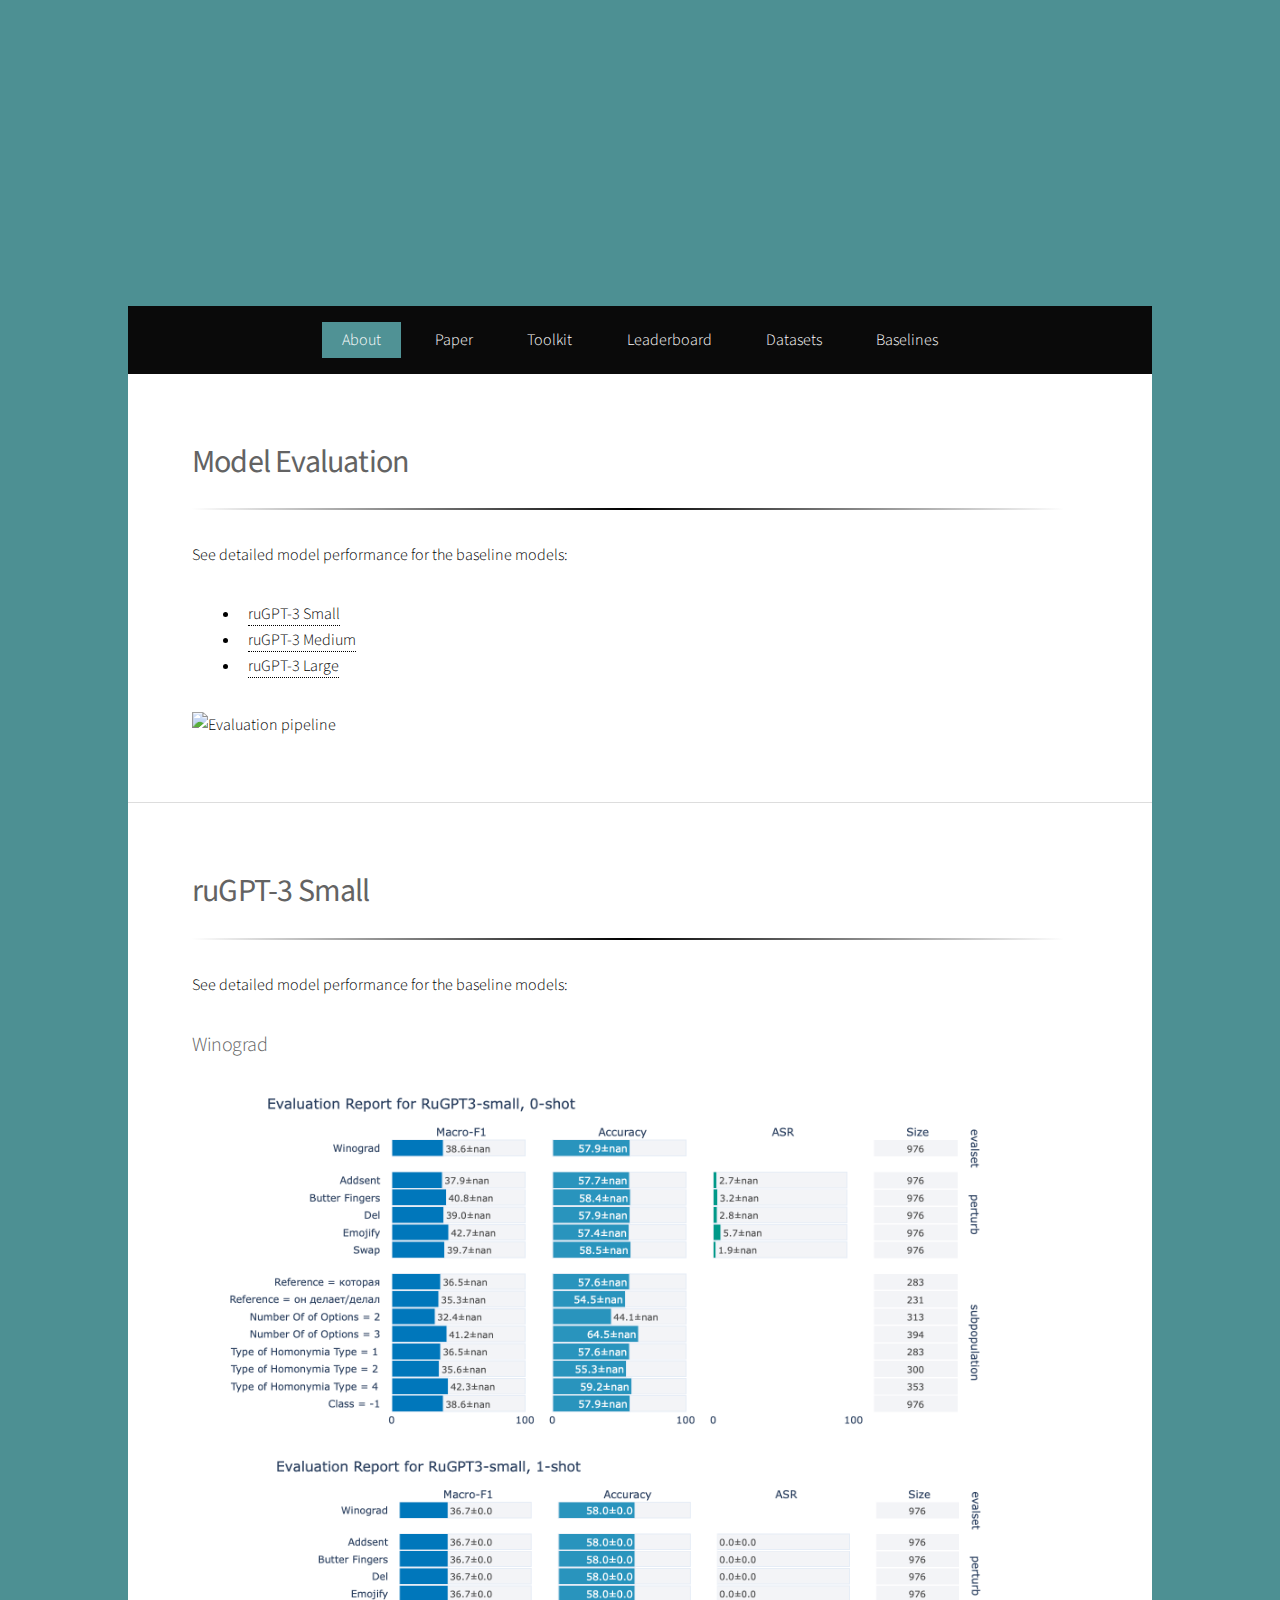
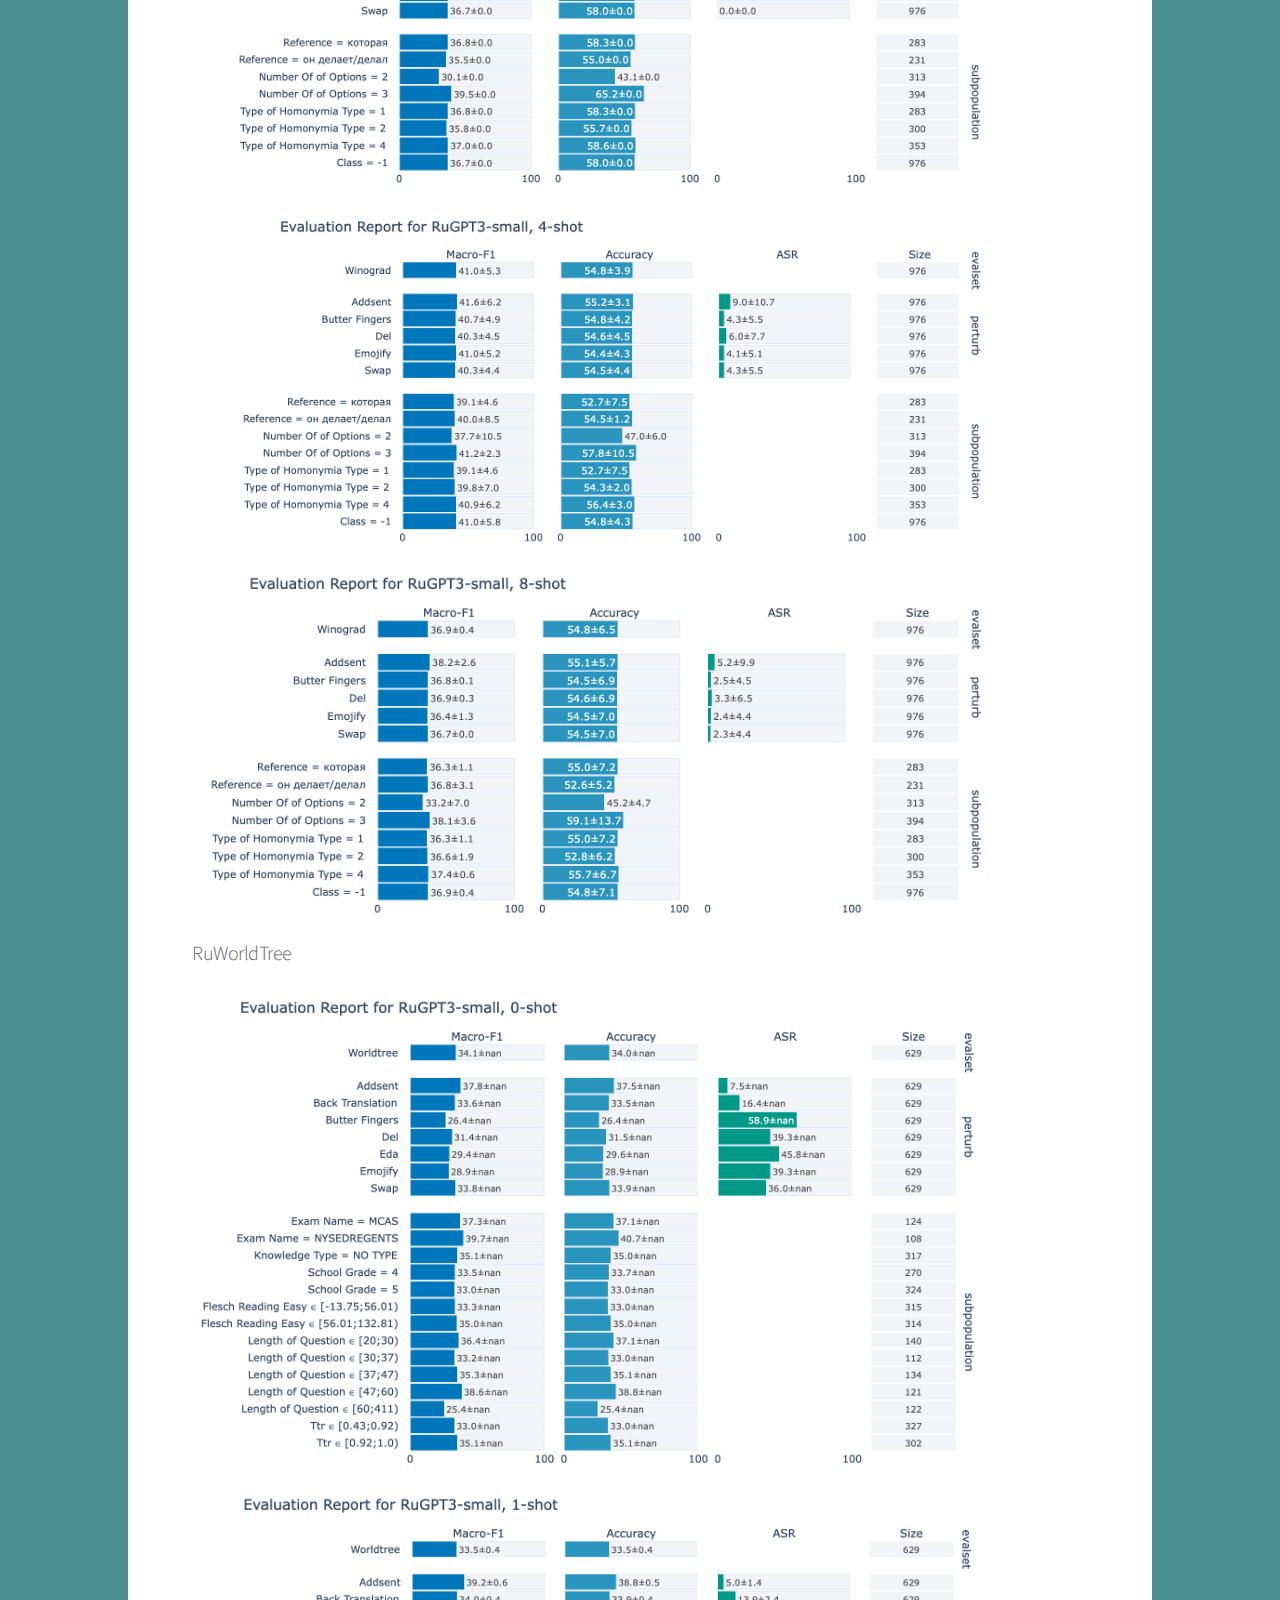
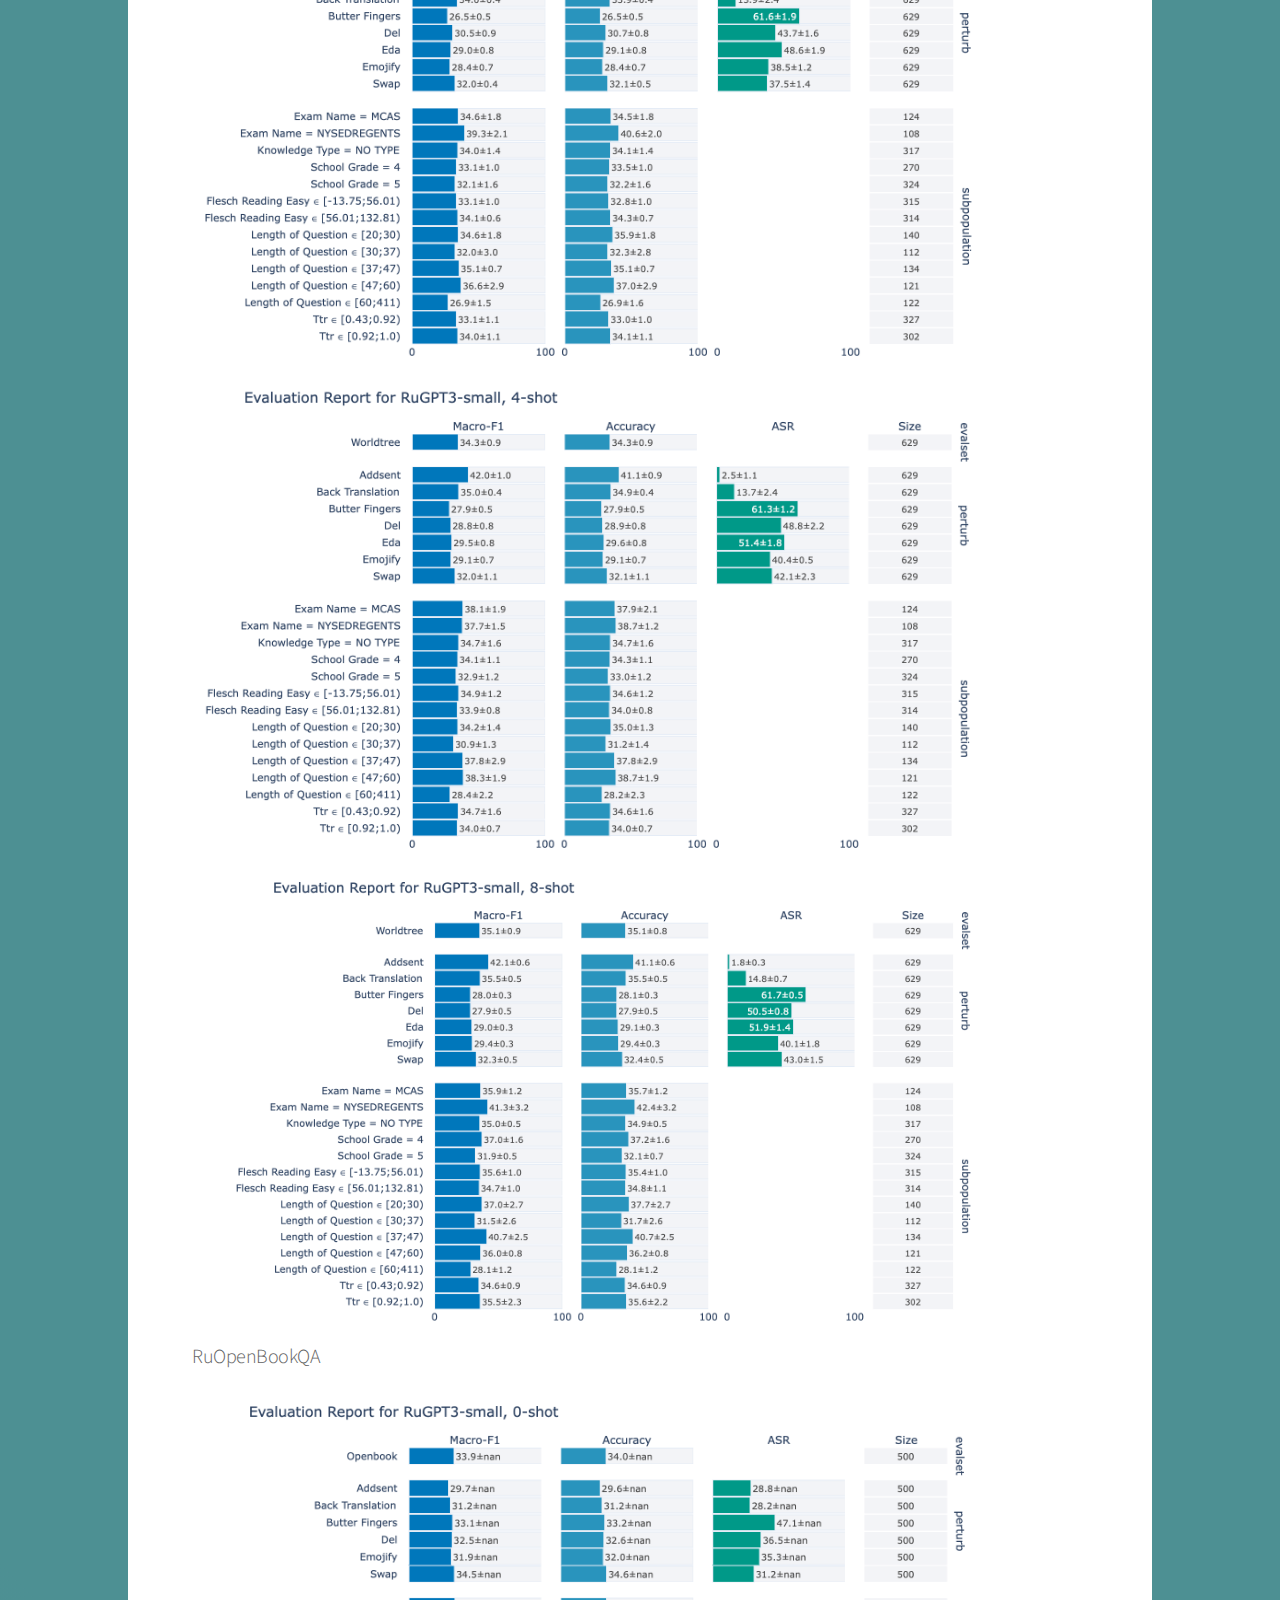
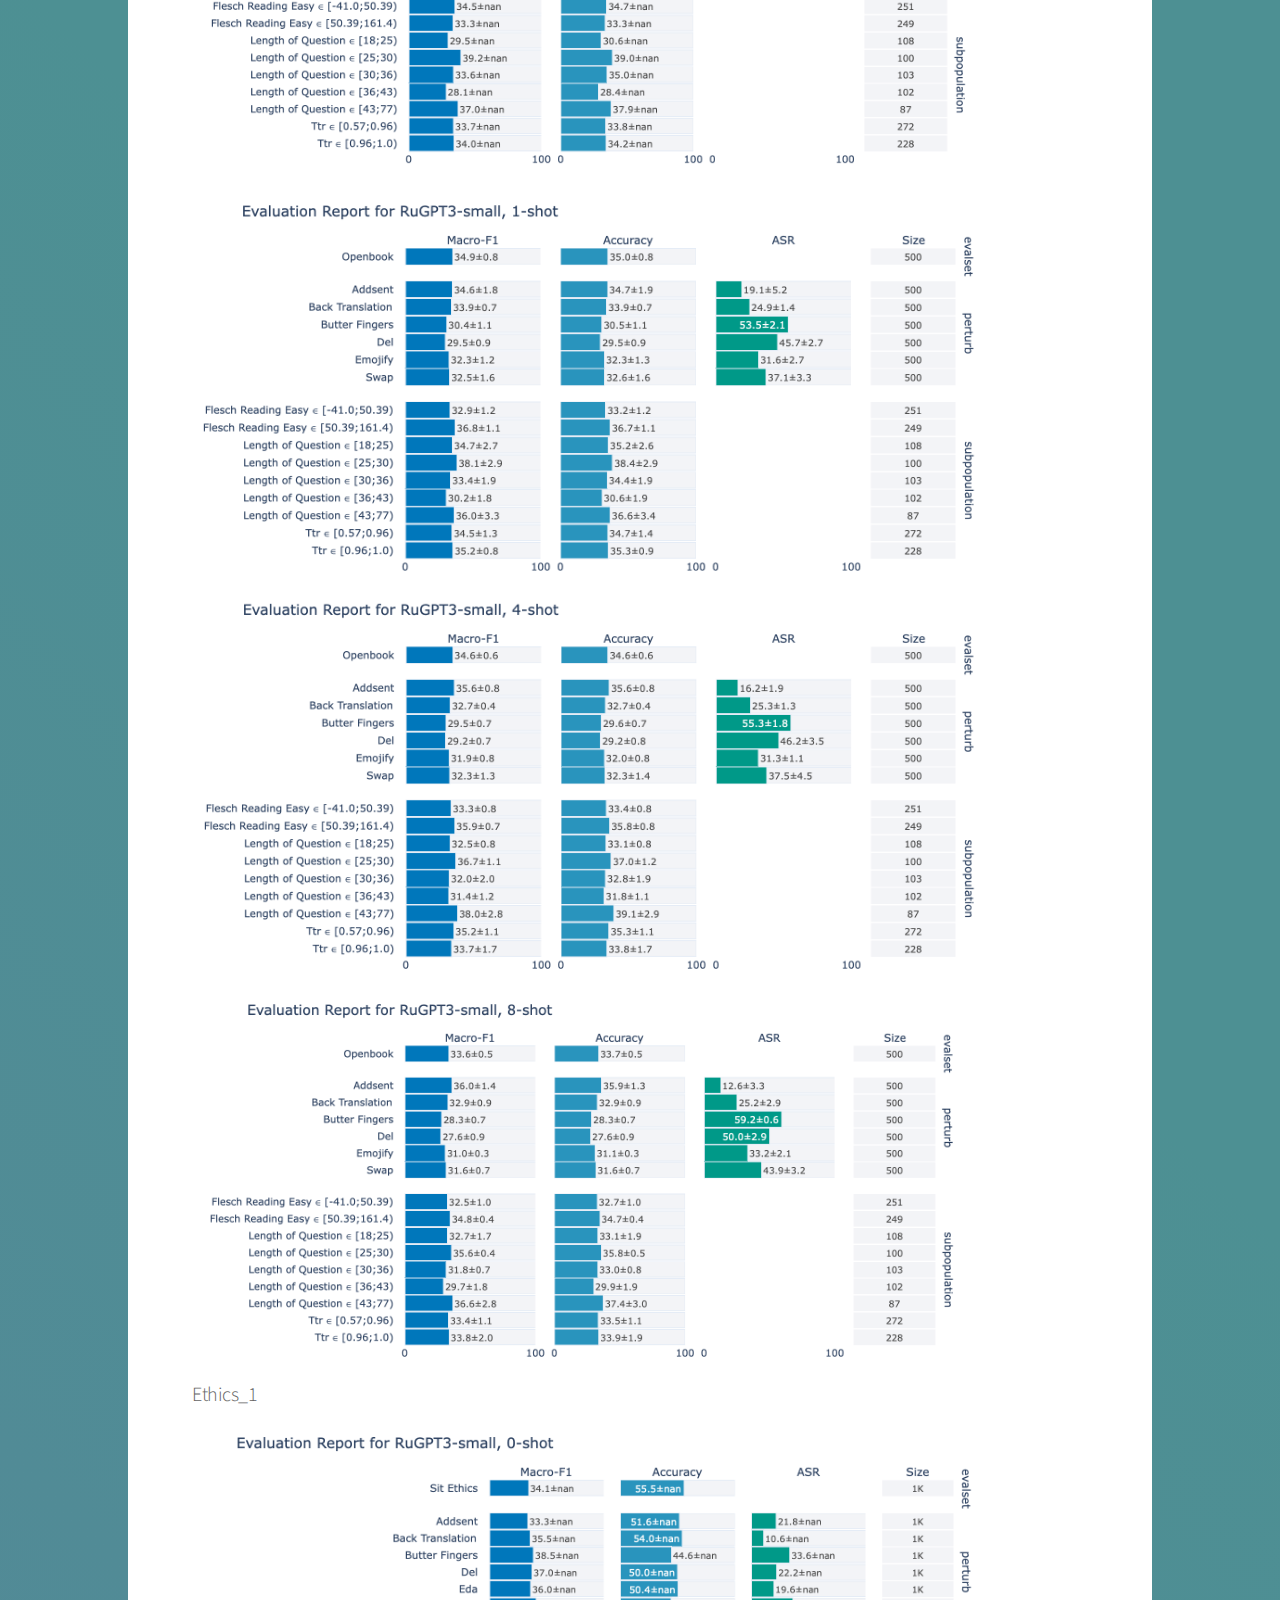
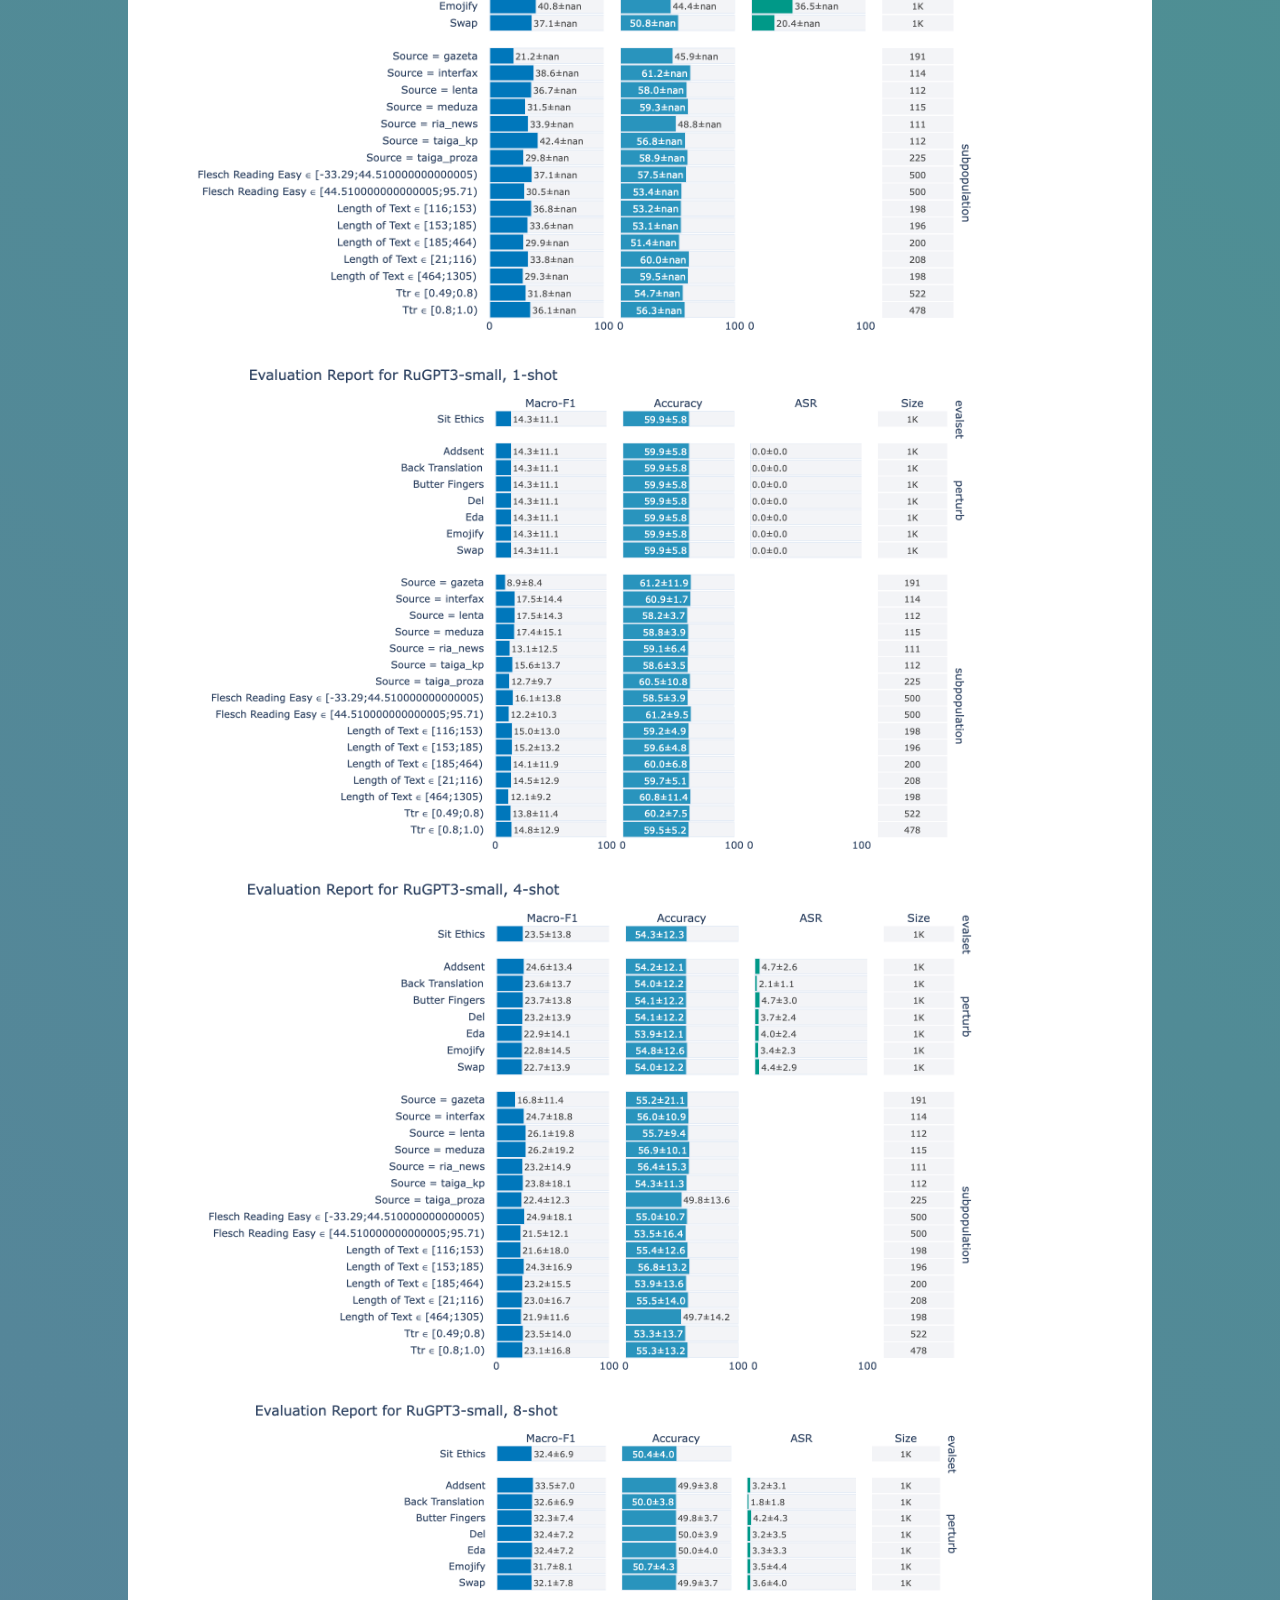
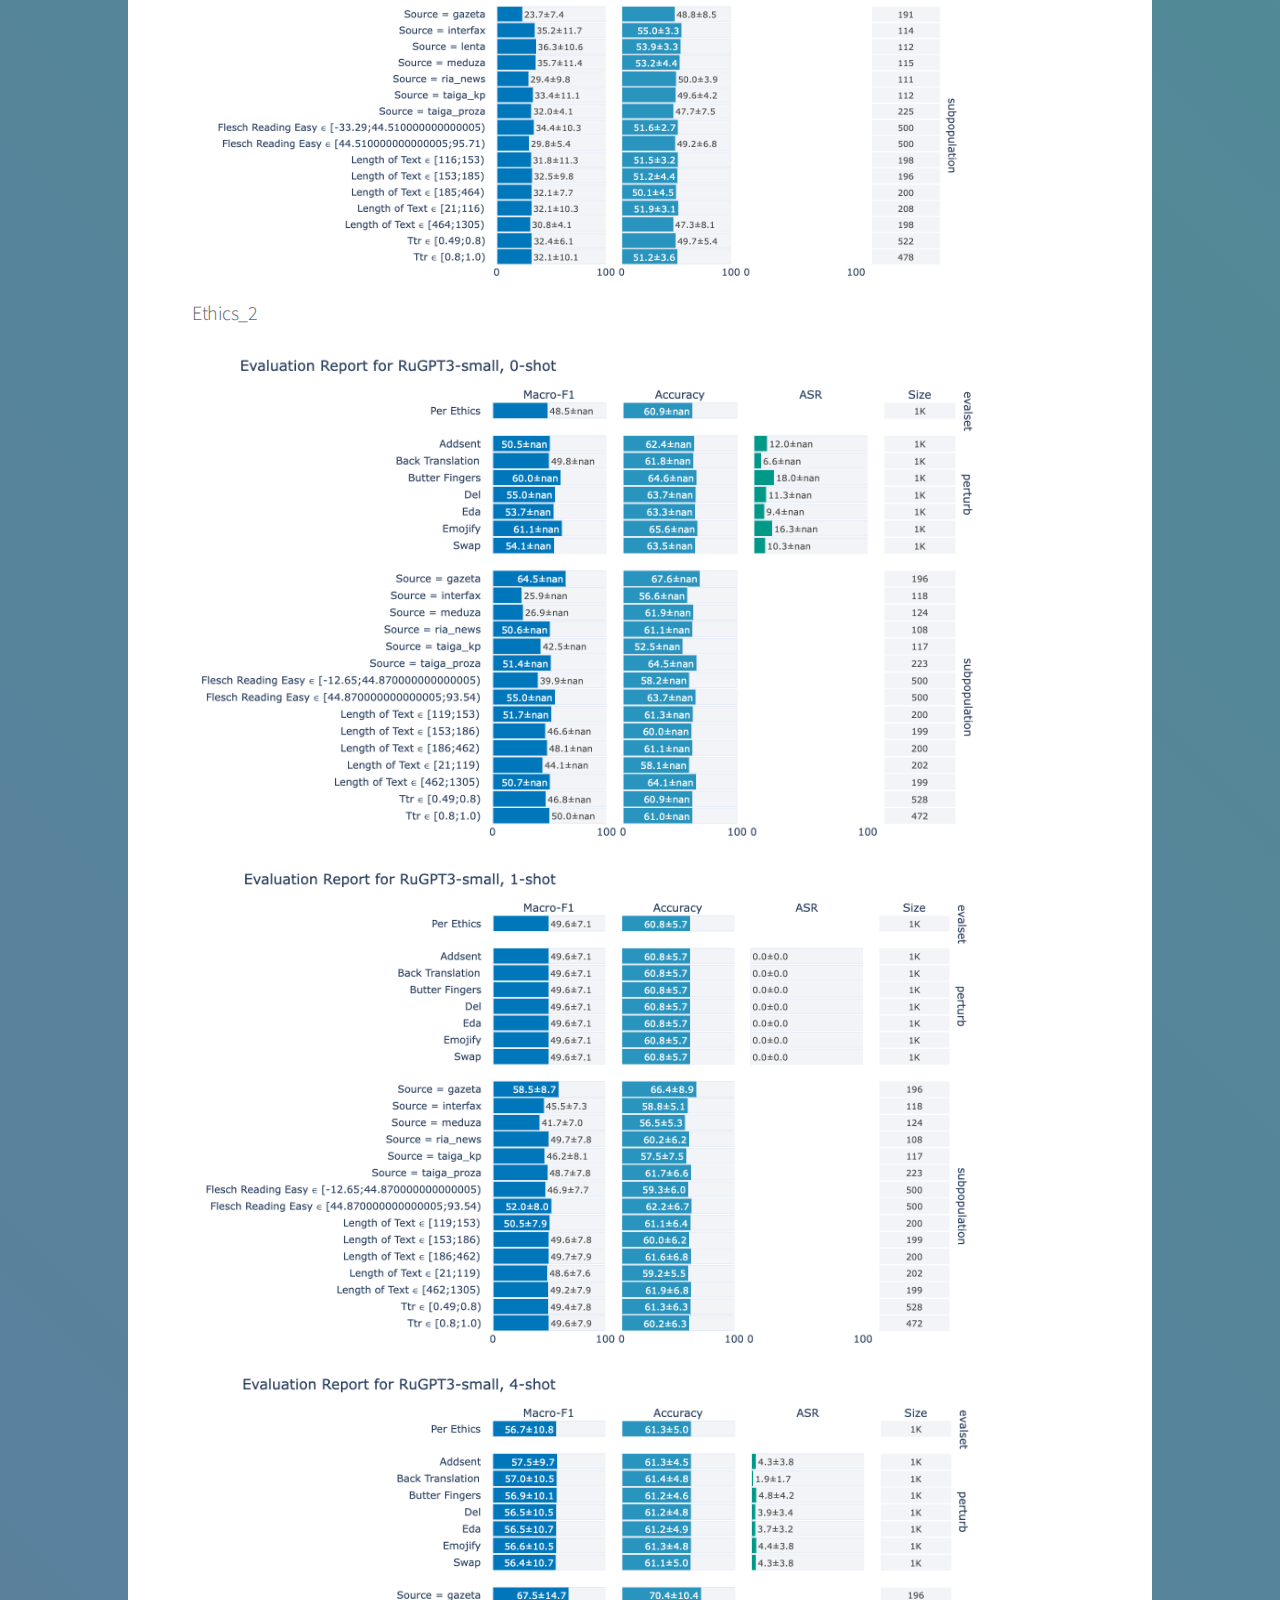
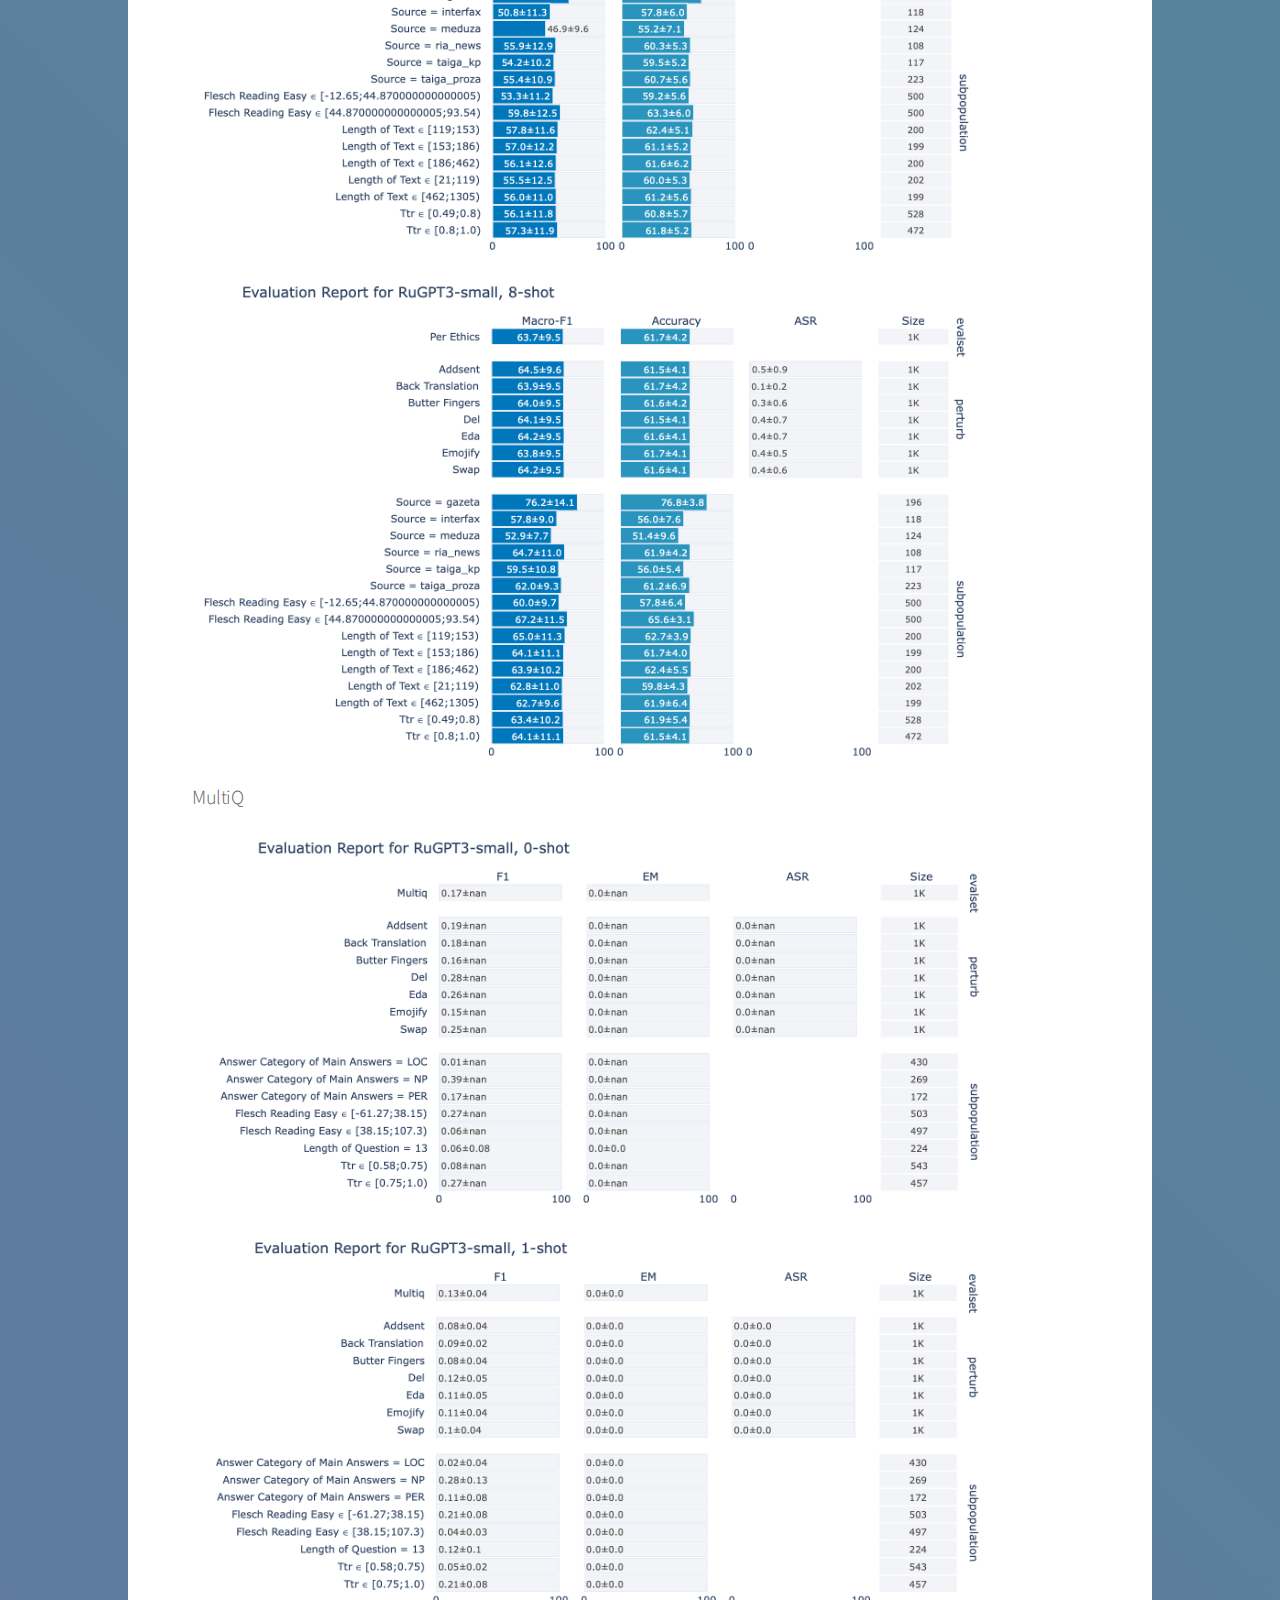
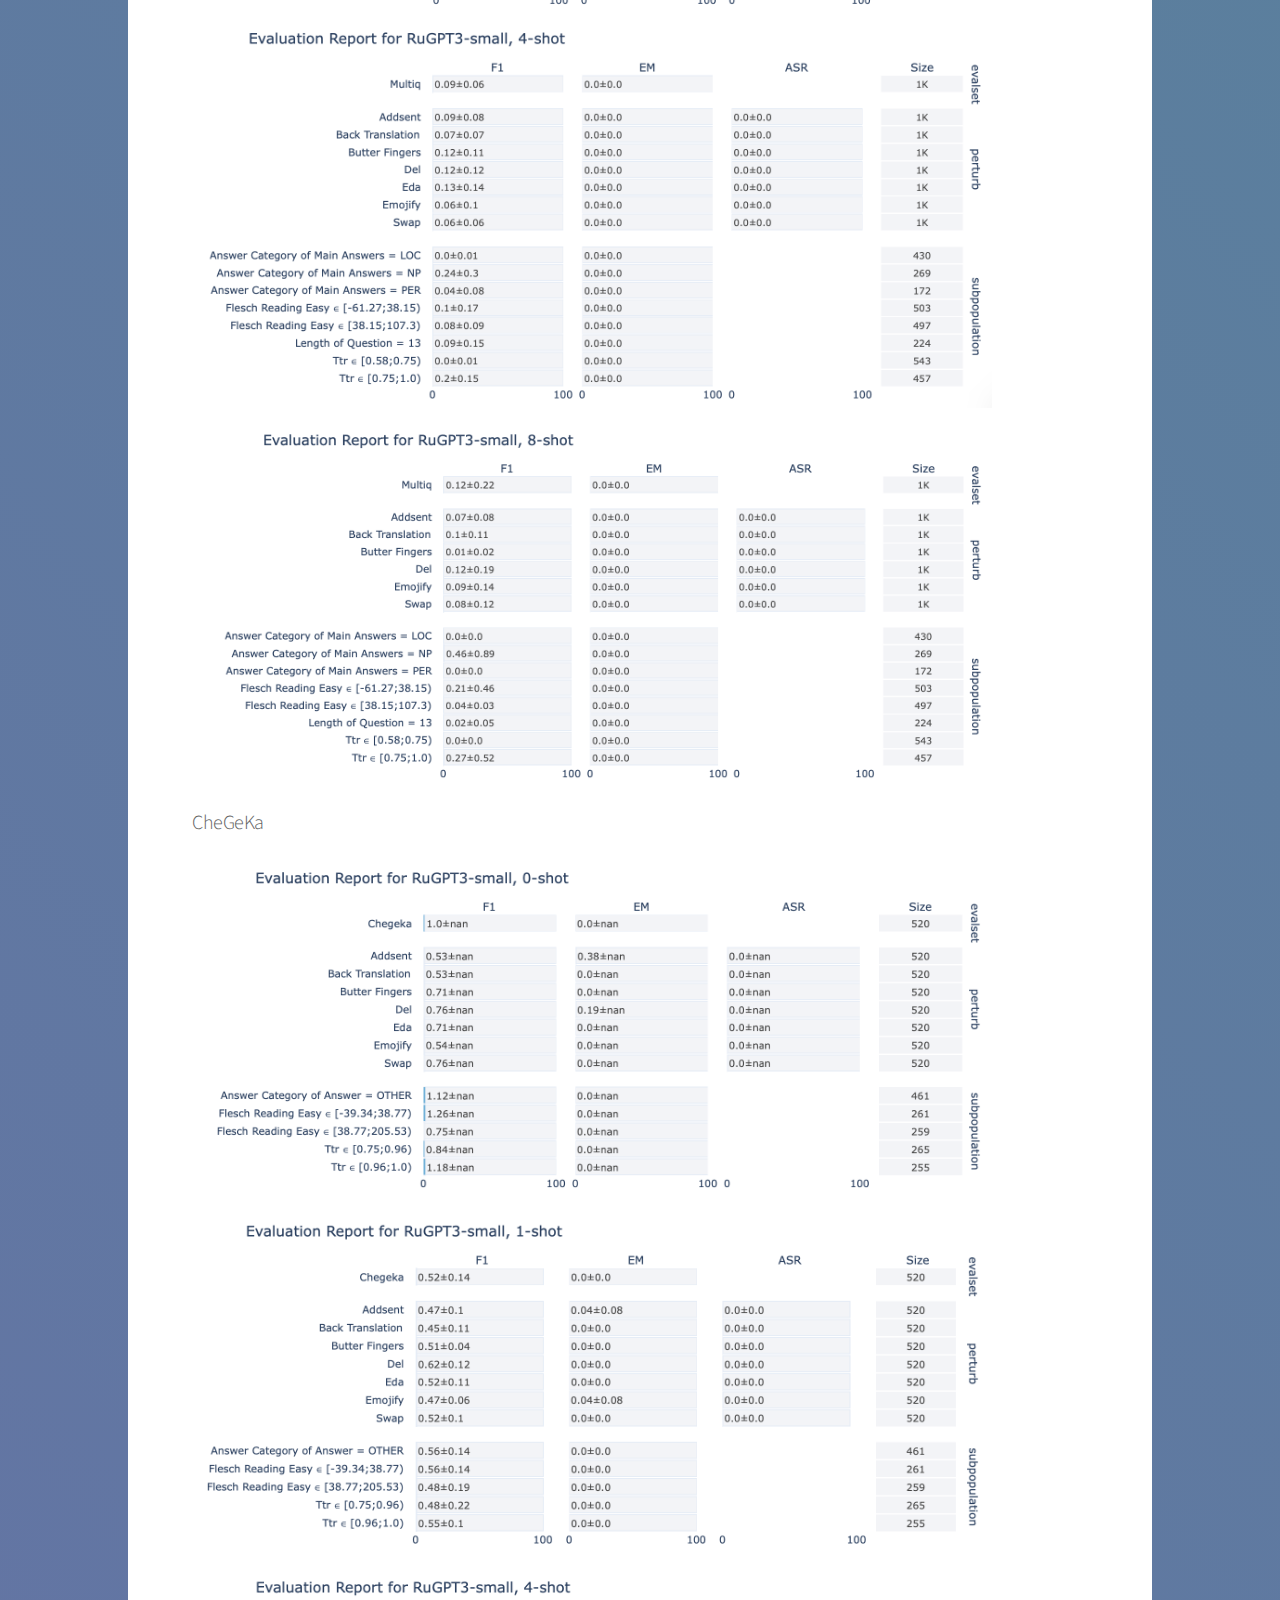
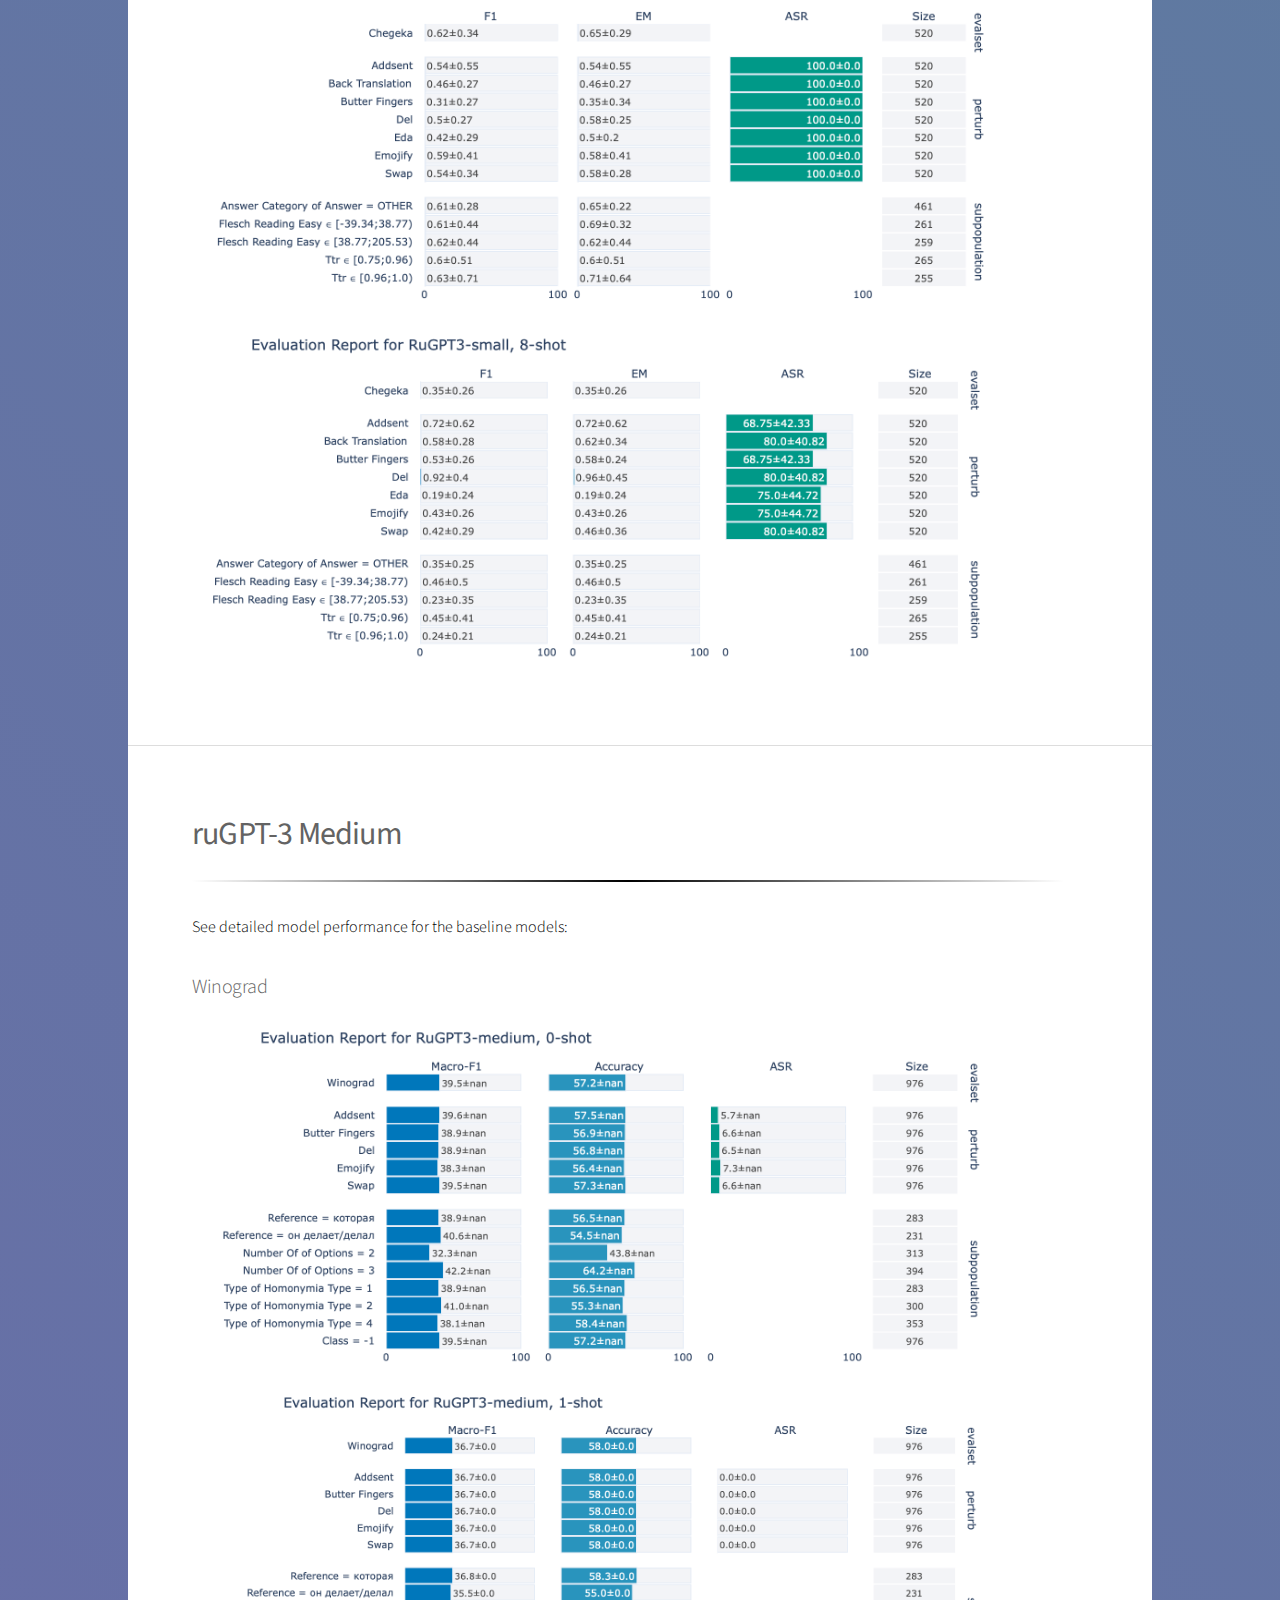
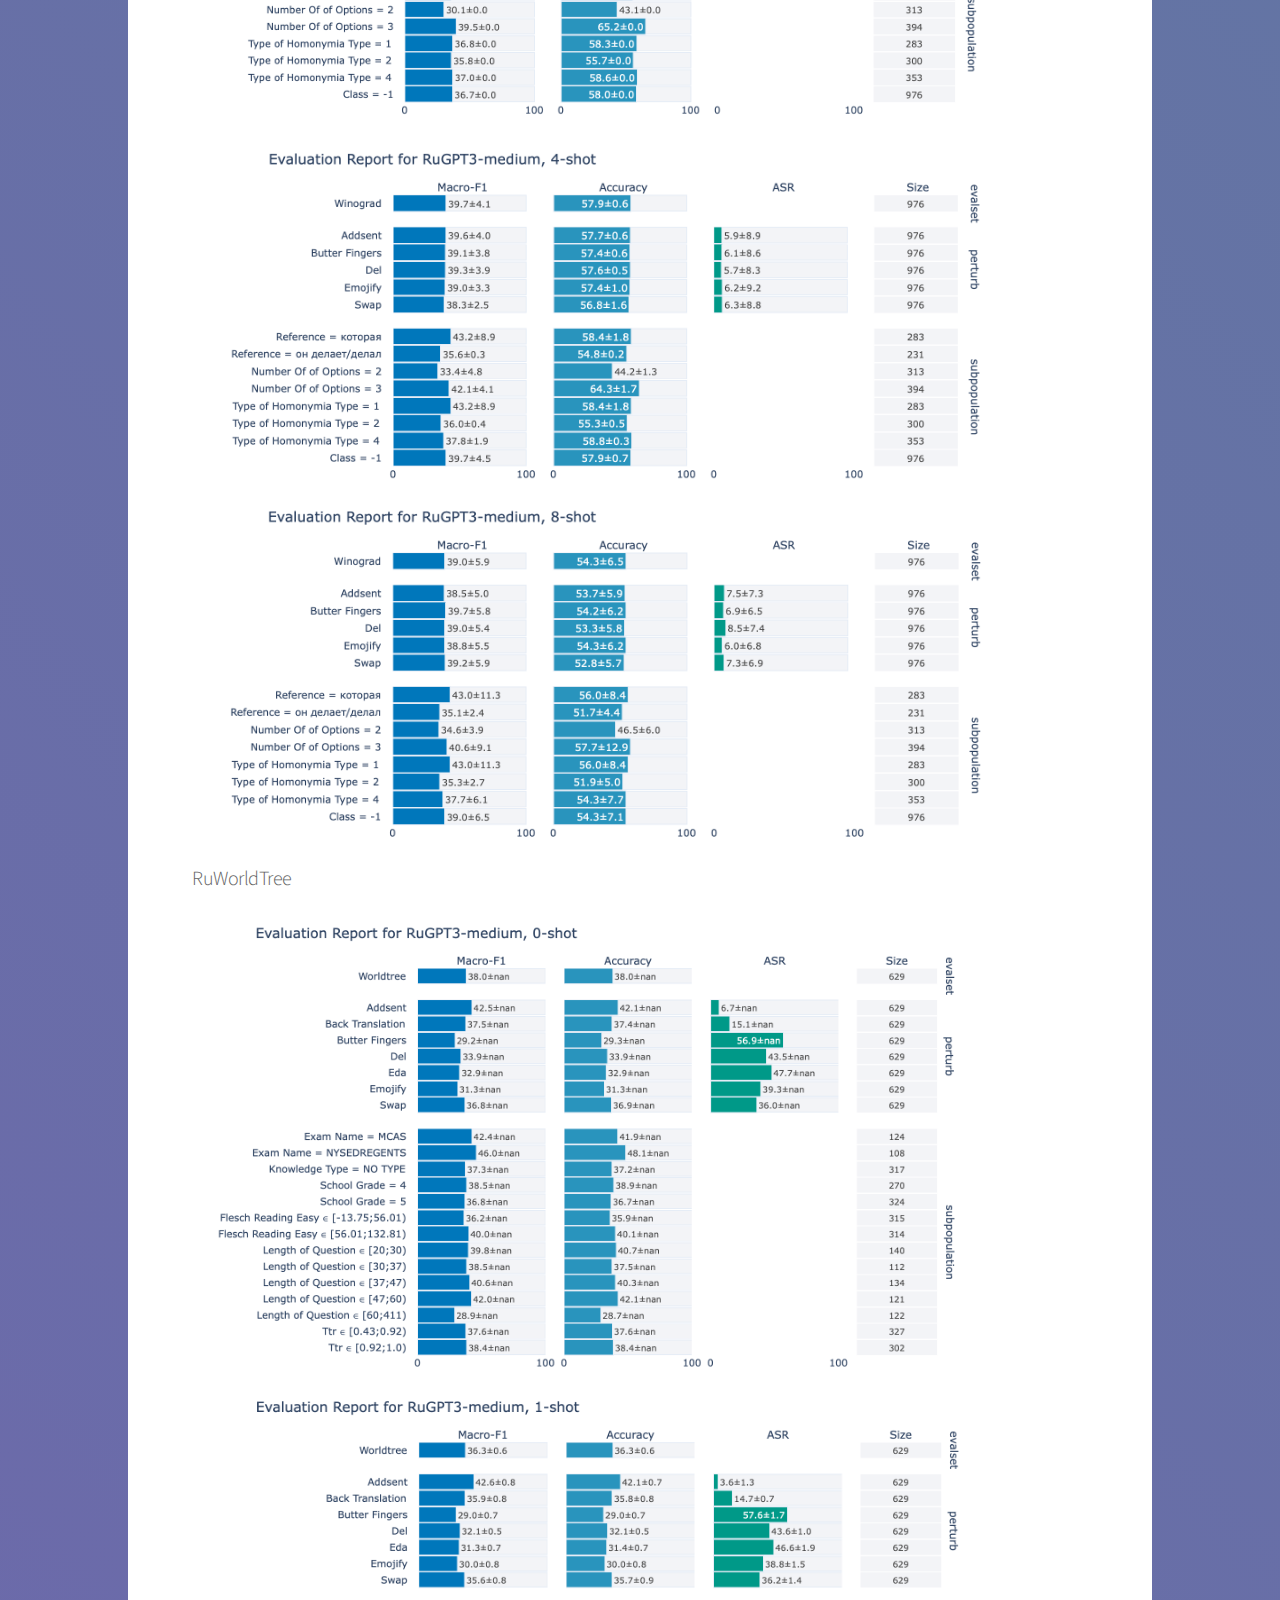
==== commit dfac8939: "Update baselines.html" ====
--- a/baselines.html
+++ b/baselines.html
@@ -23,10 +23,11 @@
 					<nav id="nav">
 						<ul>
 							<li><a href="index.html#intro" class="active">About</a></li>
-							<li><a href="https://arxiv.org/abs/2210.12813">Paper</a></li>
+							<li><a href="https://arxiv.org/abs/2210.12813" target="_blank">Paper</a></li>
 							<li><a href="index.html#toolkit">Toolkit</a></li>
 							<li><a href="index.html#leaderboard">Leaderboard</a></li>
-							<li><a href="index.html#datasets">Datasets</a></li>
+							<li><a href="datasets.html#intro">Datasets</a></li>
+							<li><a href="baselines.html#intro">Baselines</a></li>
 
 						</ul>
 					</nav>
@@ -54,7 +55,171 @@
 								</div>
 							</section>
 
-
+                                                <!-- ruGPT-3 Small -->
+							<section id="small" class="main">
+								<div class="spotlight">
+									<div class="content">
+										<header class="major">
+											<h2><strong>ruGPT-3 Small</strong></h2>
+										</header>
+										<p>See detailed model performance for the baseline models:</p>
+<h3>Winograd</h3>
+<img src="images/Winograd/small_0_shot.png" width="800">
+<img src="images/Winograd/small_1_shot.png" width="800">
+<img src="images/Winograd/small_4_shot.png" width="800">
+<img src="images/Winograd/small_8_shot.png" width="800">
+
+<h3>RuWorldTree</h3>
+<img src="images/RuWorldTree/small_0_shot.png" width="800">
+<img src="images/RuWorldTree/small_1_shot.png" width="800">
+<img src="images/RuWorldTree/small_4_shot.png" width="800">
+<img src="images/RuWorldTree/small_8_shot.png" width="800">
+
+<h3>RuOpenBookQA</h3>
+<img src="images/RuOpenBookQA/small_0_shot.png" width="800">
+<img src="images/RuOpenBookQA/small_1_shot.png" width="800">
+<img src="images/RuOpenBookQA/small_4_shot.png" width="800">
+<img src="images/RuOpenBookQA/small_8_shot.png" width="800">
+
+<h3>Ethics_1</h3>
+<img src="images/Ethics_1/small_0_shot.png" width="800">
+<img src="images/Ethics_1/small_1_shot.png" width="800">
+<img src="images/Ethics_1/small_4_shot.png" width="800">
+<img src="images/Ethics_1/small_8_shot.png" width="800">
+
+<h3>Ethics_2</h3>
+<img src="images/Ethics_2/small_0_shot.png" width="800">
+<img src="images/Ethics_2/small_1_shot.png" width="800">
+<img src="images/Ethics_2/small_4_shot.png" width="800">
+<img src="images/Ethics_2/small_8_shot.png" width="800">
+
+<h3>MultiQ</h3>
+<img src="images/MultiQ/small_0_shot.png" width="800">
+<img src="images/MultiQ/small_1_shot.png" width="800">
+<img src="images/MultiQ/small_4_shot.png" width="800">
+<img src="images/MultiQ/small_8_shot.png" width="800">
+
+<h3>CheGeKa</h3>
+<img src="images/CheGeKa/small_0_shot.png" width="800">
+<img src="images/CheGeKa/small_1_shot.png" width="800">
+<img src="images/CheGeKa/small_4_shot.png" width="800">
+<img src="images/CheGeKa/small_8_shot.png" width="800">
+
+											
+                    
+									</div>
+								</div>
+							</section>
+	                                        <!-- ruGPT-3 Medium -->
+							<section id="medium" class="main">
+								<div class="spotlight">
+									<div class="content">
+										<header class="major">
+											<h2><strong>ruGPT-3 Medium</strong></h2>
+										</header>
+										<p>See detailed model performance for the baseline models:</p>
+<h3>Winograd</h3>
+<img src="images/Winograd/medium_0_shot.png" width="800">
+<img src="images/Winograd/medium_1_shot.png" width="800">
+<img src="images/Winograd/medium_4_shot.png" width="800">
+<img src="images/Winograd/medium_8_shot.png" width="800">
+
+<h3>RuWorldTree</h3>
+<img src="images/RuWorldTree/medium_0_shot.png" width="800">
+<img src="images/RuWorldTree/medium_1_shot.png" width="800">
+<img src="images/RuWorldTree/medium_4_shot.png" width="800">
+<img src="images/RuWorldTree/medium_8_shot.png" width="800">
+
+<h3>RuOpenBookQA</h3>
+<img src="images/RuOpenBookQA/medium_0_shot.png" width="800">
+<img src="images/RuOpenBookQA/medium_1_shot.png" width="800">
+<img src="images/RuOpenBookQA/medium_4_shot.png" width="800">
+<img src="images/RuOpenBookQA/medium_8_shot.png" width="800">
+
+<h3>Ethics_1</h3>
+<img src="images/Ethics_1/medium_0_shot.png" width="800">
+<img src="images/Ethics_1/medium_1_shot.png" width="800">
+<img src="images/Ethics_1/medium_4_shot.png" width="800">
+<img src="images/Ethics_1/medium_8_shot.png" width="800">
+
+<h3>Ethics_2</h3>
+<img src="images/Ethics_2/medium_0_shot.png" width="800">
+<img src="images/Ethics_2/medium_1_shot.png" width="800">
+<img src="images/Ethics_2/medium_4_shot.png" width="800">
+<img src="images/Ethics_2/medium_8_shot.png" width="800">
+
+<h3>MultiQ</h3>
+<img src="images/MultiQ/medium_0_shot.png" width="800">
+<img src="images/MultiQ/medium_1_shot.png" width="800">
+<img src="images/MultiQ/medium_4_shot.png" width="800">
+<img src="images/MultiQ/medium_8_shot.png" width="800">
+
+<h3>CheGeKa</h3>
+<img src="images/CheGeKa/medium_0_shot.png" width="800">
+<img src="images/CheGeKa/medium_1_shot.png" width="800">
+<img src="images/CheGeKa/medium_4_shot.png" width="800">
+<img src="images/CheGeKa/medium_8_shot.png" width="800">
+
+											
+                    
+									</div>
+								</div>
+							</section>
+	                                        <!-- ruGPT-3 Large -->
+							<section id="large" class="main">
+								<div class="spotlight">
+									<div class="content">
+										<header class="major">
+											<h2><strong>ruGPT-3 Large</strong></h2>
+										</header>
+										<p>See detailed model performance for the baseline models:</p>
+<h3>Winograd</h3>
+<img src="images/Winograd/large_0_shot.png" width="800">
+<img src="images/Winograd/large_1_shot.png" width="800">
+<img src="images/Winograd/large_4_shot.png" width="800">
+<img src="images/Winograd/large_8_shot.png" width="800">
+
+<h3>RuWorldTree</h3>
+<img src="images/RuWorldTree/large_0_shot.png" width="800">
+<img src="images/RuWorldTree/large_1_shot.png" width="800">
+<img src="images/RuWorldTree/large_4_shot.png" width="800">
+<img src="images/RuWorldTree/large_8_shot.png" width="800">
+
+<h3>RuOpenBookQA</h3>
+<img src="images/RuOpenBookQA/large_0_shot.png" width="800">
+<img src="images/RuOpenBookQA/large_1_shot.png" width="800">
+<img src="images/RuOpenBookQA/large_4_shot.png" width="800">
+<img src="images/RuOpenBookQA/large_8_shot.png" width="800">
+
+<h3>Ethics_1</h3>
+<img src="images/Ethics_1/large_0_shot.png" width="800">
+<img src="images/Ethics_1/large_1_shot.png" width="800">
+<img src="images/Ethics_1/large_4_shot.png" width="800">
+<img src="images/Ethics_1/large_8_shot.png" width="800">
+
+<h3>Ethics_2</h3>
+<img src="images/Ethics_2/large_0_shot.png" width="800">
+<img src="images/Ethics_2/large_1_shot.png" width="800">
+<img src="images/Ethics_2/large_4_shot.png" width="800">
+<img src="images/Ethics_2/large_8_shot.png" width="800">
+
+<h3>MultiQ</h3>
+<img src="images/MultiQ/large_0_shot.png" width="800">
+<img src="images/MultiQ/large_1_shot.png" width="800">
+<img src="images/MultiQ/large_4_shot.png" width="800">
+<img src="images/MultiQ/large_8_shot.png" width="800">
+
+<h3>CheGeKa</h3>
+<img src="images/CheGeKa/large_0_shot.png" width="800">
+<img src="images/CheGeKa/large_1_shot.png" width="800">
+<img src="images/CheGeKa/large_4_shot.png" width="800">
+<img src="images/CheGeKa/large_8_shot.png" width="800">
+
+											
+                    
+									</div>
+								</div>
+							</section>
 							
 						</section>
 
--- a/assets/css/main.css
+++ b/assets/css/main.css
@@ -119,6 +119,7 @@
 
 /* Type */
 
+
 	body {
 		background-color: #935d8c;
 		color: rgba(255, 255, 255, 0.65);
@@ -278,6 +279,7 @@
 			line-height: 1.75;
 			padding: 1em 1.5em;
 			overflow-x: auto;
+			white-space: pre-wrap;
 		}
 
 	hr {
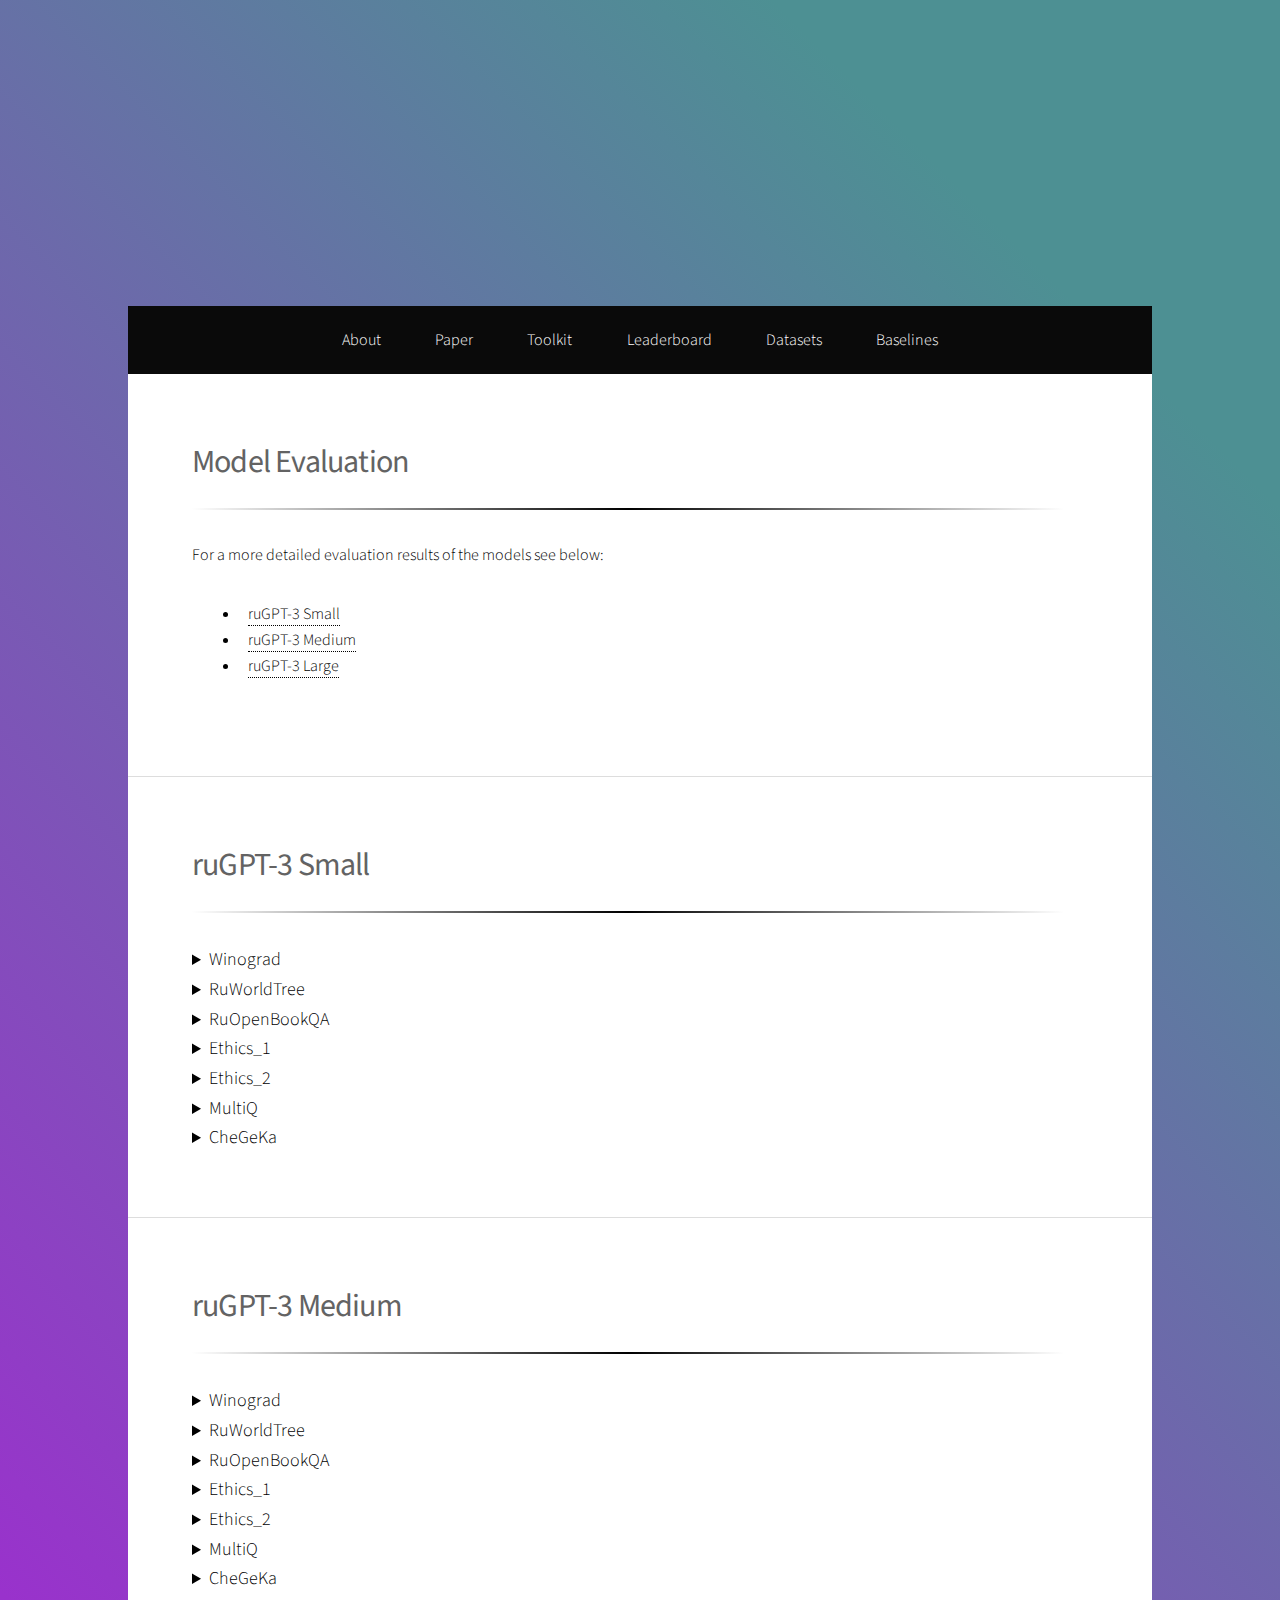
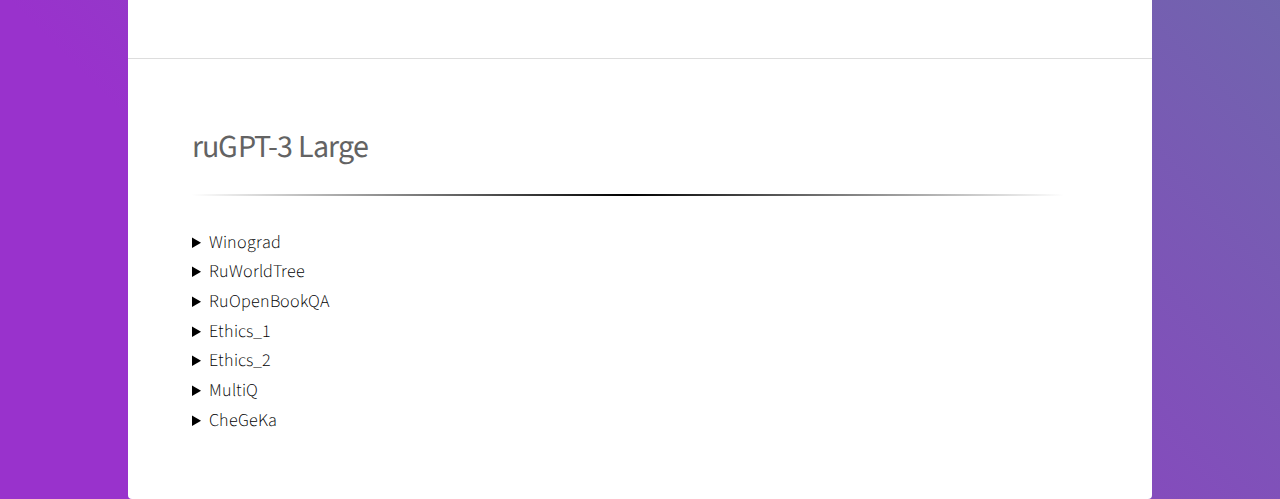
==== commit 925c4502: "new leaderboard, minor fixes" ====
--- a/baselines.html
+++ b/baselines.html
@@ -6,9 +6,12 @@
 		<meta charset="utf-8" />
 		<meta name="viewport" content="width=device-width, initial-scale=1, user-scalable=no" />
 		<link rel="stylesheet" href="assets/css/main.css" />
+		<link rel="stylesheet" href="https://maxcdn.bootstrapcdn.com/font-awesome/4.5.0/css/font-awesome.min.css">
 		<noscript><link rel="stylesheet" href="assets/css/noscript.css" /></noscript>
 	</head>
 	<body class="is-preload">
+
+		<a id="button"></a>
 
 		<!-- Wrapper -->
 			<div id="wrapper">
@@ -22,7 +25,7 @@
 				<!-- Nav -->
 					<nav id="nav">
 						<ul>
-							<li><a href="index.html#intro" class="active">About</a></li>
+							<li><a href="index.html#intro">About</a></li>
 							<li><a href="https://arxiv.org/abs/2210.12813" target="_blank">Paper</a></li>
 							<li><a href="index.html#toolkit">Toolkit</a></li>
 							<li><a href="index.html#leaderboard">Leaderboard</a></li>
@@ -42,14 +45,13 @@
 										<header class="major">
 											<h2><strong>Model Evaluation</strong></h2>
 										</header>
-										<p>See detailed model performance for the baseline models:</p>
+										<p>For a more detailed evaluation results of the models see below:</p>
 
 										<ul><ul><ul>
 												<li><a href="baselines.html#small">ruGPT-3 Small</a>				</li>
 											<li><a href="baselines.html#medium">ruGPT-3 Medium</a></li>
 											<li><a href="baselines.html#large">ruGPT-3 Large</a></li>
 											</ul></ul></ul>
-											<img src="images/pipeline.png" alt="Evaluation pipeline" width="700">
                     
 									</div>
 								</div>
@@ -62,48 +64,65 @@
 										<header class="major">
 											<h2><strong>ruGPT-3 Small</strong></h2>
 										</header>
-										<p>See detailed model performance for the baseline models:</p>
-<h3>Winograd</h3>
-<img src="images/Winograd/small_0_shot.png" width="800">
-<img src="images/Winograd/small_1_shot.png" width="800">
-<img src="images/Winograd/small_4_shot.png" width="800">
-<img src="images/Winograd/small_8_shot.png" width="800">
-
-<h3>RuWorldTree</h3>
-<img src="images/RuWorldTree/small_0_shot.png" width="800">
-<img src="images/RuWorldTree/small_1_shot.png" width="800">
-<img src="images/RuWorldTree/small_4_shot.png" width="800">
-<img src="images/RuWorldTree/small_8_shot.png" width="800">
-
-<h3>RuOpenBookQA</h3>
-<img src="images/RuOpenBookQA/small_0_shot.png" width="800">
-<img src="images/RuOpenBookQA/small_1_shot.png" width="800">
-<img src="images/RuOpenBookQA/small_4_shot.png" width="800">
-<img src="images/RuOpenBookQA/small_8_shot.png" width="800">
-
-<h3>Ethics_1</h3>
-<img src="images/Ethics_1/small_0_shot.png" width="800">
-<img src="images/Ethics_1/small_1_shot.png" width="800">
-<img src="images/Ethics_1/small_4_shot.png" width="800">
-<img src="images/Ethics_1/small_8_shot.png" width="800">
-
-<h3>Ethics_2</h3>
-<img src="images/Ethics_2/small_0_shot.png" width="800">
-<img src="images/Ethics_2/small_1_shot.png" width="800">
-<img src="images/Ethics_2/small_4_shot.png" width="800">
-<img src="images/Ethics_2/small_8_shot.png" width="800">
-
-<h3>MultiQ</h3>
-<img src="images/MultiQ/small_0_shot.png" width="800">
-<img src="images/MultiQ/small_1_shot.png" width="800">
-<img src="images/MultiQ/small_4_shot.png" width="800">
-<img src="images/MultiQ/small_8_shot.png" width="800">
-
-<h3>CheGeKa</h3>
-<img src="images/CheGeKa/small_0_shot.png" width="800">
-<img src="images/CheGeKa/small_1_shot.png" width="800">
-<img src="images/CheGeKa/small_4_shot.png" width="800">
-<img src="images/CheGeKa/small_8_shot.png" width="800">
+<details>
+    <summary><font size="4.5">Winograd</font></summary>
+	<img src="images/Winograd/small_0_shot.png" width="800">
+	<img src="images/Winograd/small_1_shot.png" width="800">
+	<img src="images/Winograd/small_4_shot.png" width="800">
+	<img src="images/Winograd/small_8_shot.png" width="800">
+</details>
+
+<details>
+    <summary><font size="4.5">RuWorldTree</font></summary>
+	<img src="images/RuWorldTree/small_0_shot.png" width="800">
+	<img src="images/RuWorldTree/small_1_shot.png" width="800">
+	<img src="images/RuWorldTree/small_4_shot.png" width="800">
+	<img src="images/RuWorldTree/small_8_shot.png" width="800">
+</details>
+
+<details>
+	<summary><font size="4.5">RuOpenBookQA</font></summary>
+	<img src="images/RuOpenBookQA/small_0_shot.png" width="800">
+	<img src="images/RuOpenBookQA/small_1_shot.png" width="800">
+	<img src="images/RuOpenBookQA/small_4_shot.png" width="800">
+	<img src="images/RuOpenBookQA/small_8_shot.png" width="800">
+</details>
+
+
+<details>
+	<summary><font size="4.5">Ethics_1</font></summary>
+	<img src="images/Ethics_1/small_0_shot.png" width="800">
+	<img src="images/Ethics_1/small_1_shot.png" width="800">
+	<img src="images/Ethics_1/small_4_shot.png" width="800">
+	<img src="images/Ethics_1/small_8_shot.png" width="800">
+</details>
+
+
+<details>
+	<summary><font size="4.5">Ethics_2</font></summary>
+	<img src="images/Ethics_2/small_0_shot.png" width="800">
+	<img src="images/Ethics_2/small_1_shot.png" width="800">
+	<img src="images/Ethics_2/small_4_shot.png" width="800">
+	<img src="images/Ethics_2/small_8_shot.png" width="800">
+</details>
+
+
+<details>
+	<summary><font size="4.5">MultiQ</font></summary>
+	<img src="images/MultiQ/small_0_shot.png" width="800">
+	<img src="images/MultiQ/small_1_shot.png" width="800">
+	<img src="images/MultiQ/small_4_shot.png" width="800">
+	<img src="images/MultiQ/small_8_shot.png" width="800">
+</details>
+
+
+<details>
+	<summary><font size="4.5">CheGeKa</font></summary>
+	<img src="images/CheGeKa/small_0_shot.png" width="800">
+	<img src="images/CheGeKa/small_1_shot.png" width="800">
+	<img src="images/CheGeKa/small_4_shot.png" width="800">
+	<img src="images/CheGeKa/small_8_shot.png" width="800">
+</details>
 
 											
                     
@@ -117,49 +136,67 @@
 										<header class="major">
 											<h2><strong>ruGPT-3 Medium</strong></h2>
 										</header>
-										<p>See detailed model performance for the baseline models:</p>
-<h3>Winograd</h3>
-<img src="images/Winograd/medium_0_shot.png" width="800">
-<img src="images/Winograd/medium_1_shot.png" width="800">
-<img src="images/Winograd/medium_4_shot.png" width="800">
-<img src="images/Winograd/medium_8_shot.png" width="800">
-
-<h3>RuWorldTree</h3>
-<img src="images/RuWorldTree/medium_0_shot.png" width="800">
-<img src="images/RuWorldTree/medium_1_shot.png" width="800">
-<img src="images/RuWorldTree/medium_4_shot.png" width="800">
-<img src="images/RuWorldTree/medium_8_shot.png" width="800">
-
-<h3>RuOpenBookQA</h3>
-<img src="images/RuOpenBookQA/medium_0_shot.png" width="800">
-<img src="images/RuOpenBookQA/medium_1_shot.png" width="800">
-<img src="images/RuOpenBookQA/medium_4_shot.png" width="800">
-<img src="images/RuOpenBookQA/medium_8_shot.png" width="800">
-
-<h3>Ethics_1</h3>
-<img src="images/Ethics_1/medium_0_shot.png" width="800">
-<img src="images/Ethics_1/medium_1_shot.png" width="800">
-<img src="images/Ethics_1/medium_4_shot.png" width="800">
-<img src="images/Ethics_1/medium_8_shot.png" width="800">
-
-<h3>Ethics_2</h3>
-<img src="images/Ethics_2/medium_0_shot.png" width="800">
-<img src="images/Ethics_2/medium_1_shot.png" width="800">
-<img src="images/Ethics_2/medium_4_shot.png" width="800">
-<img src="images/Ethics_2/medium_8_shot.png" width="800">
-
-<h3>MultiQ</h3>
-<img src="images/MultiQ/medium_0_shot.png" width="800">
-<img src="images/MultiQ/medium_1_shot.png" width="800">
-<img src="images/MultiQ/medium_4_shot.png" width="800">
-<img src="images/MultiQ/medium_8_shot.png" width="800">
-
-<h3>CheGeKa</h3>
-<img src="images/CheGeKa/medium_0_shot.png" width="800">
-<img src="images/CheGeKa/medium_1_shot.png" width="800">
-<img src="images/CheGeKa/medium_4_shot.png" width="800">
-<img src="images/CheGeKa/medium_8_shot.png" width="800">
-
+<details>
+	<summary><font size="4.5">Winograd</font></summary>
+	<img src="images/Winograd/medium_0_shot.png" width="800">
+	<img src="images/Winograd/medium_1_shot.png" width="800">
+	<img src="images/Winograd/medium_4_shot.png" width="800">
+	<img src="images/Winograd/medium_8_shot.png" width="800">
+</details>
+
+
+<details>
+	<summary><font size="4.5">RuWorldTree</font></summary>
+	<img src="images/RuWorldTree/medium_0_shot.png" width="800">
+	<img src="images/RuWorldTree/medium_1_shot.png" width="800">
+	<img src="images/RuWorldTree/medium_4_shot.png" width="800">
+	<img src="images/RuWorldTree/medium_8_shot.png" width="800">
+</details>
+
+
+<details>
+	<summary><font size="4.5">RuOpenBookQA</font></summary>
+	<img src="images/RuOpenBookQA/medium_0_shot.png" width="800">
+	<img src="images/RuOpenBookQA/medium_1_shot.png" width="800">
+	<img src="images/RuOpenBookQA/medium_4_shot.png" width="800">
+	<img src="images/RuOpenBookQA/medium_8_shot.png" width="800">
+</details>
+
+
+<details>
+	<summary><font size="4.5">Ethics_1</font></summary>
+	<img src="images/Ethics_1/medium_0_shot.png" width="800">
+	<img src="images/Ethics_1/medium_1_shot.png" width="800">
+	<img src="images/Ethics_1/medium_4_shot.png" width="800">
+	<img src="images/Ethics_1/medium_8_shot.png" width="800">
+</details>
+
+
+<details>
+	<summary><font size="4.5">Ethics_2</font></summary>
+	<img src="images/Ethics_2/medium_0_shot.png" width="800">
+	<img src="images/Ethics_2/medium_1_shot.png" width="800">
+	<img src="images/Ethics_2/medium_4_shot.png" width="800">
+	<img src="images/Ethics_2/medium_8_shot.png" width="800">
+</details>
+
+
+<details>
+	<summary><font size="4.5">MultiQ</font></summary>
+	<img src="images/MultiQ/medium_0_shot.png" width="800">
+	<img src="images/MultiQ/medium_1_shot.png" width="800">
+	<img src="images/MultiQ/medium_4_shot.png" width="800">
+	<img src="images/MultiQ/medium_8_shot.png" width="800">
+</details>
+
+
+<details>
+	<summary><font size="4.5">CheGeKa</font></summary>
+	<img src="images/CheGeKa/medium_0_shot.png" width="800">
+	<img src="images/CheGeKa/medium_1_shot.png" width="800">
+	<img src="images/CheGeKa/medium_4_shot.png" width="800">
+	<img src="images/CheGeKa/medium_8_shot.png" width="800">
+</details>
 											
                     
 									</div>
@@ -172,49 +209,67 @@
 										<header class="major">
 											<h2><strong>ruGPT-3 Large</strong></h2>
 										</header>
-										<p>See detailed model performance for the baseline models:</p>
-<h3>Winograd</h3>
-<img src="images/Winograd/large_0_shot.png" width="800">
-<img src="images/Winograd/large_1_shot.png" width="800">
-<img src="images/Winograd/large_4_shot.png" width="800">
-<img src="images/Winograd/large_8_shot.png" width="800">
-
-<h3>RuWorldTree</h3>
-<img src="images/RuWorldTree/large_0_shot.png" width="800">
-<img src="images/RuWorldTree/large_1_shot.png" width="800">
-<img src="images/RuWorldTree/large_4_shot.png" width="800">
-<img src="images/RuWorldTree/large_8_shot.png" width="800">
-
-<h3>RuOpenBookQA</h3>
-<img src="images/RuOpenBookQA/large_0_shot.png" width="800">
-<img src="images/RuOpenBookQA/large_1_shot.png" width="800">
-<img src="images/RuOpenBookQA/large_4_shot.png" width="800">
-<img src="images/RuOpenBookQA/large_8_shot.png" width="800">
-
-<h3>Ethics_1</h3>
-<img src="images/Ethics_1/large_0_shot.png" width="800">
-<img src="images/Ethics_1/large_1_shot.png" width="800">
-<img src="images/Ethics_1/large_4_shot.png" width="800">
-<img src="images/Ethics_1/large_8_shot.png" width="800">
-
-<h3>Ethics_2</h3>
-<img src="images/Ethics_2/large_0_shot.png" width="800">
-<img src="images/Ethics_2/large_1_shot.png" width="800">
-<img src="images/Ethics_2/large_4_shot.png" width="800">
-<img src="images/Ethics_2/large_8_shot.png" width="800">
-
-<h3>MultiQ</h3>
-<img src="images/MultiQ/large_0_shot.png" width="800">
-<img src="images/MultiQ/large_1_shot.png" width="800">
-<img src="images/MultiQ/large_4_shot.png" width="800">
-<img src="images/MultiQ/large_8_shot.png" width="800">
-
-<h3>CheGeKa</h3>
-<img src="images/CheGeKa/large_0_shot.png" width="800">
-<img src="images/CheGeKa/large_1_shot.png" width="800">
-<img src="images/CheGeKa/large_4_shot.png" width="800">
-<img src="images/CheGeKa/large_8_shot.png" width="800">
-
+<details>
+	<summary><font size="4.5">Winograd</font></summary>
+	<img src="images/Winograd/large_0_shot.png" width="800">
+	<img src="images/Winograd/large_1_shot.png" width="800">
+	<img src="images/Winograd/large_4_shot.png" width="800">
+	<img src="images/Winograd/large_8_shot.png" width="800">
+</details>
+
+
+<details>
+	<summary><font size="4.5">RuWorldTree</font></summary>
+	<img src="images/RuWorldTree/large_0_shot.png" width="800">
+	<img src="images/RuWorldTree/large_1_shot.png" width="800">
+	<img src="images/RuWorldTree/large_4_shot.png" width="800">
+	<img src="images/RuWorldTree/large_8_shot.png" width="800">
+</details>
+
+
+<details>
+	<summary><font size="4.5">RuOpenBookQA</font></summary>
+	<img src="images/RuOpenBookQA/large_0_shot.png" width="800">
+	<img src="images/RuOpenBookQA/large_1_shot.png" width="800">
+	<img src="images/RuOpenBookQA/large_4_shot.png" width="800">
+	<img src="images/RuOpenBookQA/large_8_shot.png" width="800">
+</details>
+
+
+<details>
+	<summary><font size="4.5">Ethics_1</font></summary>
+	<img src="images/Ethics_1/large_0_shot.png" width="800">
+	<img src="images/Ethics_1/large_1_shot.png" width="800">
+	<img src="images/Ethics_1/large_4_shot.png" width="800">
+	<img src="images/Ethics_1/large_8_shot.png" width="800">
+</details>
+
+
+<details>
+	<summary><font size="4.5">Ethics_2</font></summary>
+	<img src="images/Ethics_2/large_0_shot.png" width="800">
+	<img src="images/Ethics_2/large_1_shot.png" width="800">
+	<img src="images/Ethics_2/large_4_shot.png" width="800">
+	<img src="images/Ethics_2/large_8_shot.png" width="800">
+</details>
+
+
+<details>
+	<summary><font size="4.5">MultiQ</font></summary>
+	<img src="images/MultiQ/large_0_shot.png" width="800">
+	<img src="images/MultiQ/large_1_shot.png" width="800">
+	<img src="images/MultiQ/large_4_shot.png" width="800">
+	<img src="images/MultiQ/large_8_shot.png" width="800">
+</details>
+
+
+<details>
+	<summary><font size="4.5">CheGeKa</font></summary>
+	<img src="images/CheGeKa/large_0_shot.png" width="800">
+	<img src="images/CheGeKa/large_1_shot.png" width="800">
+	<img src="images/CheGeKa/large_4_shot.png" width="800">
+	<img src="images/CheGeKa/large_8_shot.png" width="800">
+</details>
 											
                     
 									</div>
@@ -235,6 +290,22 @@
 			<script src="assets/js/breakpoints.min.js"></script>
 			<script src="assets/js/util.js"></script>
 			<script src="assets/js/main.js"></script>
+			<script>
+				var btn = $('#button');
+
+				$(window).scroll(function() {
+				  if ($(window).scrollTop() > 300) {
+				    btn.addClass('show');
+				  } else {
+				    btn.removeClass('show');
+				  }
+				});
+
+				btn.on('click', function(e) {
+				  e.preventDefault();
+				  $('html, body').animate({scrollTop:0}, '300');
+				});
+			</script>
 
 	</body>
 </html>
--- a/assets/css/main.css
+++ b/assets/css/main.css
@@ -36,6 +36,41 @@
 ol, ul {
 	list-style: none;
 }
+
+.aligncenter {
+  display: block;
+  margin: 0 auto;
+}
+
+.small-margin  {
+	margin: 0 !important;
+}
+
+.parentCell{
+        position: relative;
+    }
+
+.tooltip{
+    display: none;
+    position: absolute; 
+    z-index: 100;
+    background-color: transparent;
+    border-color: transparent;
+    padding: 7px;
+    color: black; 
+    top: 0.15em; 
+    left: -0.5em;
+}
+
+.parentCell:hover {
+	display: block;
+	color: transparent;
+}
+
+.parentCell:hover span.tooltip{
+    display:block;
+}
+
 
 blockquote, q {
 	quotes: none;
@@ -3822,3 +3857,43 @@
   }
 }
 
+
+#button {
+  display: inline-block;
+  background-color: transparent;
+  width: 50px;
+  height: 50px;
+  text-align: center;
+  border-radius: 4px;
+  border-color: transparent;
+  position: fixed;
+  bottom: 30px;
+  right: 30px;
+  transition: background-color .3s, 
+    opacity .5s, visibility .5s;
+  opacity: 0;
+  visibility: hidden;
+  z-index: 1000;
+}
+#button::after {
+  content: "\f077";
+  font-family: FontAwesome;
+  font-weight: normal;
+  font-style: normal;
+  font-size: 2em;
+  line-height: 50px;
+  color: #fff;
+}
+#button:hover {
+  cursor: pointer;
+  background-color: rgb(10,10,10);
+}
+#button:active {
+  background-color: #555;
+}
+#button.show {
+  opacity: 1;
+  visibility: visible;
+}
+
+
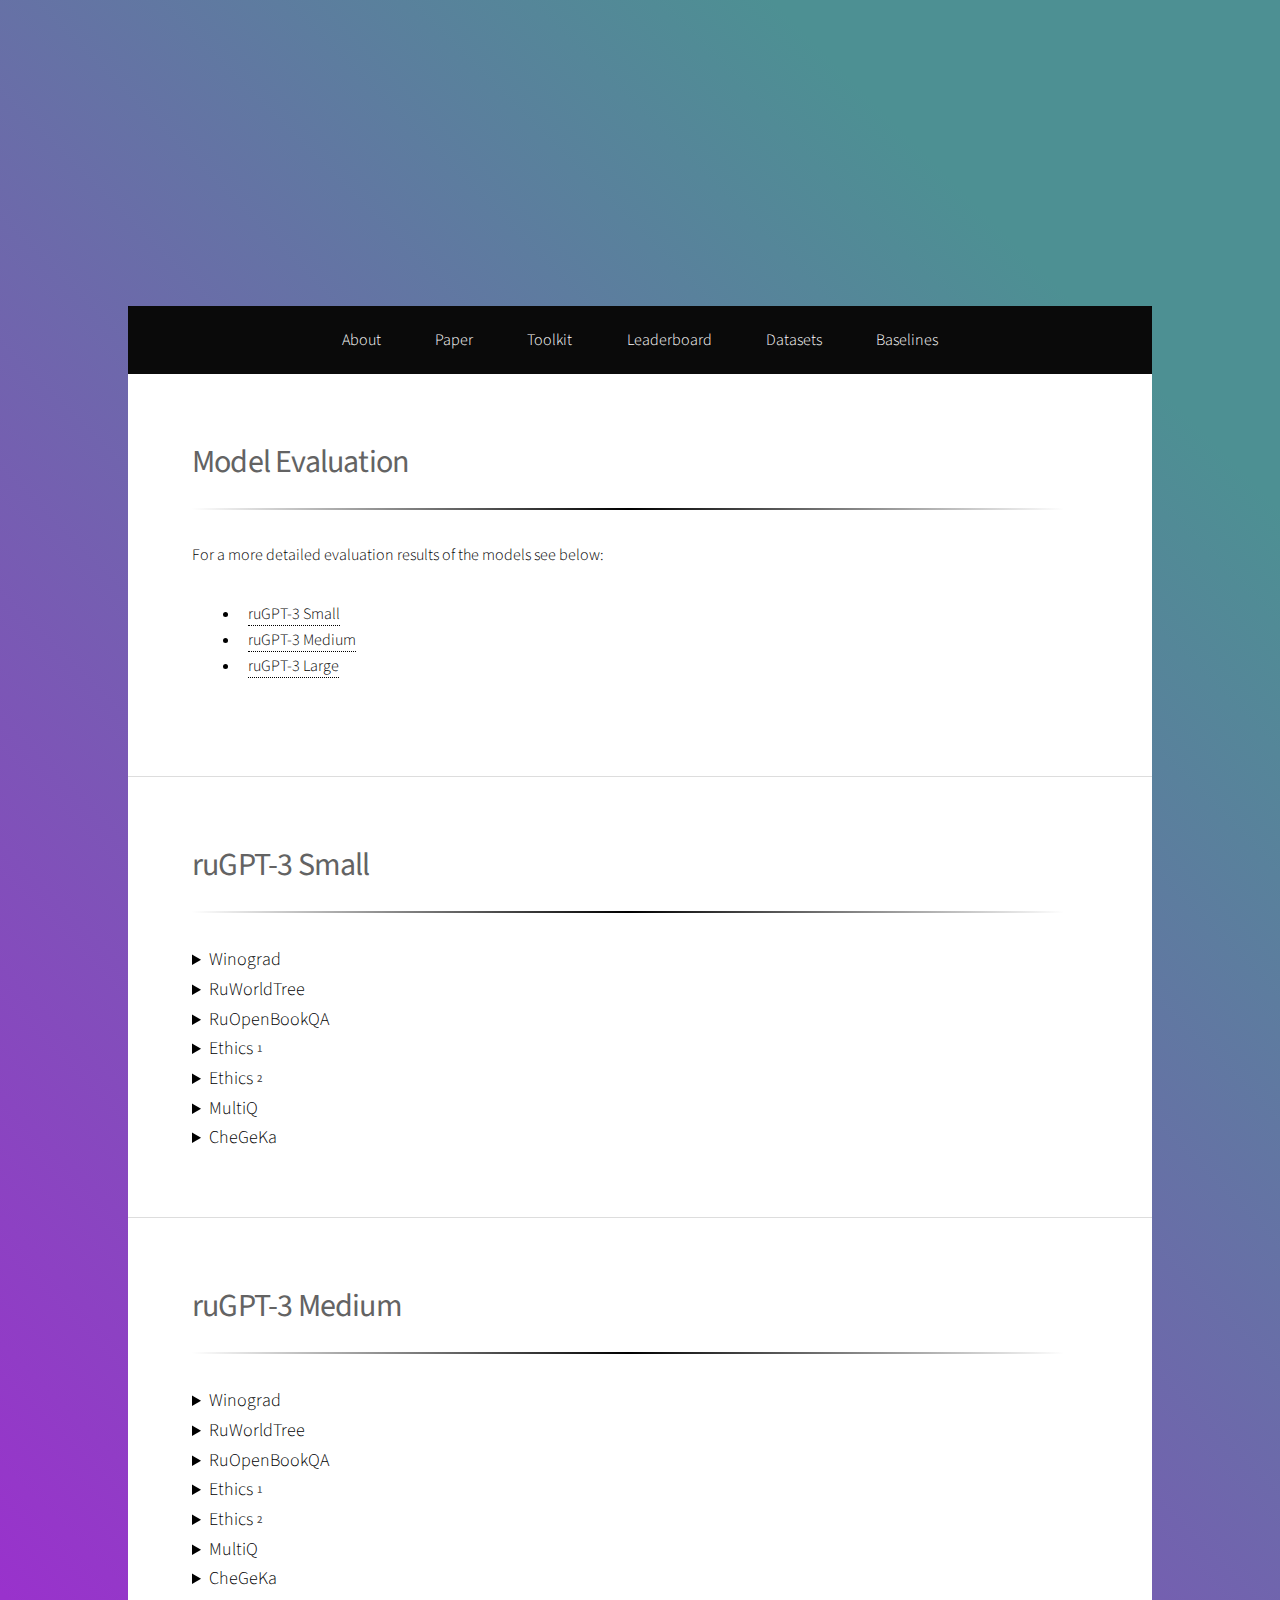
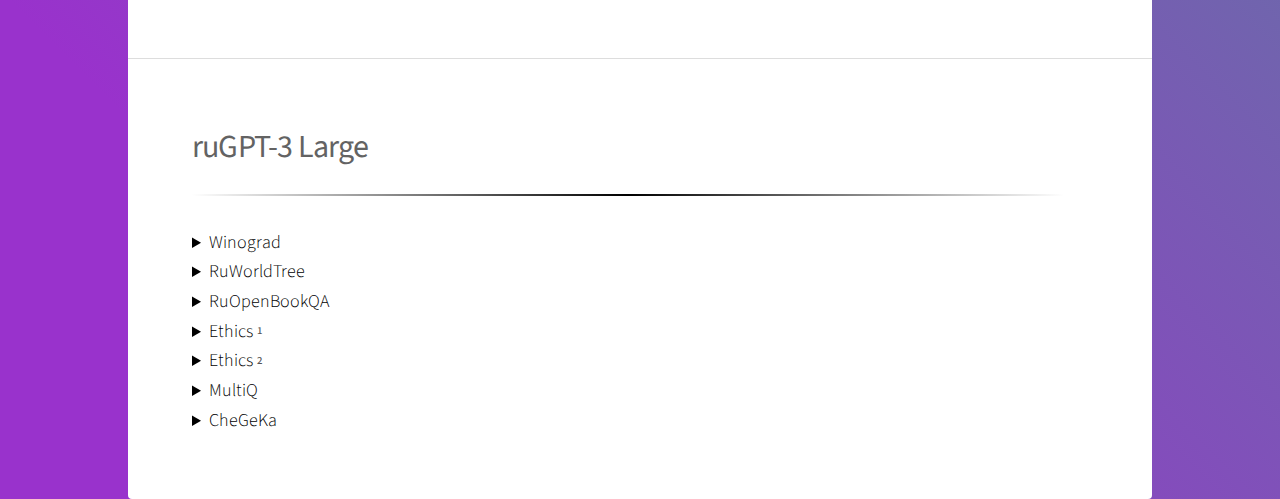
==== commit e584e068: "leaderboard auto update + fixed formatting" ====
--- a/baselines.html
+++ b/baselines.html
@@ -1,311 +1,245 @@
 <!DOCTYPE HTML>
-
 <html xmlns="http://www.w3.org/1999/html" xmlns="http://www.w3.org/1999/html">
-	<head>
-		<title>TAPE Benchmark</title>
-		<meta charset="utf-8" />
-		<meta name="viewport" content="width=device-width, initial-scale=1, user-scalable=no" />
-		<link rel="stylesheet" href="assets/css/main.css" />
-		<link rel="stylesheet" href="https://maxcdn.bootstrapcdn.com/font-awesome/4.5.0/css/font-awesome.min.css">
-		<noscript><link rel="stylesheet" href="assets/css/noscript.css" /></noscript>
-	</head>
-	<body class="is-preload">
-
-		<a id="button"></a>
-
-		<!-- Wrapper -->
-			<div id="wrapper">
-
-				<!-- Header -->
-					<header id="header" class="alt">
-						<span class="logo"><img src="images/logo.png" alt="" /></span>
-						<h1><strong>TAPE Benchmark: Assessing Few-shot Russian Language Understanding</strong></h1>
-					</header>
-
-				<!-- Nav -->
-					<nav id="nav">
-						<ul>
-							<li><a href="index.html#intro">About</a></li>
-							<li><a href="https://arxiv.org/abs/2210.12813" target="_blank">Paper</a></li>
-							<li><a href="index.html#toolkit">Toolkit</a></li>
-							<li><a href="index.html#leaderboard">Leaderboard</a></li>
-							<li><a href="datasets.html#intro">Datasets</a></li>
-							<li><a href="baselines.html#intro">Baselines</a></li>
-
-						</ul>
-					</nav>
-
-				<!-- Main -->
-					<div id="main">
-
-						<!-- Introduction -->
-							<section id="intro" class="main">
-								<div class="spotlight">
-									<div class="content">
-										<header class="major">
-											<h2><strong>Model Evaluation</strong></h2>
-										</header>
-										<p>For a more detailed evaluation results of the models see below:</p>
-
-										<ul><ul><ul>
-												<li><a href="baselines.html#small">ruGPT-3 Small</a>				</li>
-											<li><a href="baselines.html#medium">ruGPT-3 Medium</a></li>
-											<li><a href="baselines.html#large">ruGPT-3 Large</a></li>
-											</ul></ul></ul>
-                    
-									</div>
-								</div>
-							</section>
-
-                                                <!-- ruGPT-3 Small -->
-							<section id="small" class="main">
-								<div class="spotlight">
-									<div class="content">
-										<header class="major">
-											<h2><strong>ruGPT-3 Small</strong></h2>
-										</header>
-<details>
-    <summary><font size="4.5">Winograd</font></summary>
-	<img src="images/Winograd/small_0_shot.png" width="800">
-	<img src="images/Winograd/small_1_shot.png" width="800">
-	<img src="images/Winograd/small_4_shot.png" width="800">
-	<img src="images/Winograd/small_8_shot.png" width="800">
-</details>
-
-<details>
-    <summary><font size="4.5">RuWorldTree</font></summary>
-	<img src="images/RuWorldTree/small_0_shot.png" width="800">
-	<img src="images/RuWorldTree/small_1_shot.png" width="800">
-	<img src="images/RuWorldTree/small_4_shot.png" width="800">
-	<img src="images/RuWorldTree/small_8_shot.png" width="800">
-</details>
-
-<details>
-	<summary><font size="4.5">RuOpenBookQA</font></summary>
-	<img src="images/RuOpenBookQA/small_0_shot.png" width="800">
-	<img src="images/RuOpenBookQA/small_1_shot.png" width="800">
-	<img src="images/RuOpenBookQA/small_4_shot.png" width="800">
-	<img src="images/RuOpenBookQA/small_8_shot.png" width="800">
-</details>
-
-
-<details>
-	<summary><font size="4.5">Ethics_1</font></summary>
-	<img src="images/Ethics_1/small_0_shot.png" width="800">
-	<img src="images/Ethics_1/small_1_shot.png" width="800">
-	<img src="images/Ethics_1/small_4_shot.png" width="800">
-	<img src="images/Ethics_1/small_8_shot.png" width="800">
-</details>
-
-
-<details>
-	<summary><font size="4.5">Ethics_2</font></summary>
-	<img src="images/Ethics_2/small_0_shot.png" width="800">
-	<img src="images/Ethics_2/small_1_shot.png" width="800">
-	<img src="images/Ethics_2/small_4_shot.png" width="800">
-	<img src="images/Ethics_2/small_8_shot.png" width="800">
-</details>
-
-
-<details>
-	<summary><font size="4.5">MultiQ</font></summary>
-	<img src="images/MultiQ/small_0_shot.png" width="800">
-	<img src="images/MultiQ/small_1_shot.png" width="800">
-	<img src="images/MultiQ/small_4_shot.png" width="800">
-	<img src="images/MultiQ/small_8_shot.png" width="800">
-</details>
-
-
-<details>
-	<summary><font size="4.5">CheGeKa</font></summary>
-	<img src="images/CheGeKa/small_0_shot.png" width="800">
-	<img src="images/CheGeKa/small_1_shot.png" width="800">
-	<img src="images/CheGeKa/small_4_shot.png" width="800">
-	<img src="images/CheGeKa/small_8_shot.png" width="800">
-</details>
-
-											
-                    
-									</div>
-								</div>
-							</section>
-	                                        <!-- ruGPT-3 Medium -->
-							<section id="medium" class="main">
-								<div class="spotlight">
-									<div class="content">
-										<header class="major">
-											<h2><strong>ruGPT-3 Medium</strong></h2>
-										</header>
-<details>
-	<summary><font size="4.5">Winograd</font></summary>
-	<img src="images/Winograd/medium_0_shot.png" width="800">
-	<img src="images/Winograd/medium_1_shot.png" width="800">
-	<img src="images/Winograd/medium_4_shot.png" width="800">
-	<img src="images/Winograd/medium_8_shot.png" width="800">
-</details>
-
-
-<details>
-	<summary><font size="4.5">RuWorldTree</font></summary>
-	<img src="images/RuWorldTree/medium_0_shot.png" width="800">
-	<img src="images/RuWorldTree/medium_1_shot.png" width="800">
-	<img src="images/RuWorldTree/medium_4_shot.png" width="800">
-	<img src="images/RuWorldTree/medium_8_shot.png" width="800">
-</details>
-
-
-<details>
-	<summary><font size="4.5">RuOpenBookQA</font></summary>
-	<img src="images/RuOpenBookQA/medium_0_shot.png" width="800">
-	<img src="images/RuOpenBookQA/medium_1_shot.png" width="800">
-	<img src="images/RuOpenBookQA/medium_4_shot.png" width="800">
-	<img src="images/RuOpenBookQA/medium_8_shot.png" width="800">
-</details>
-
-
-<details>
-	<summary><font size="4.5">Ethics_1</font></summary>
-	<img src="images/Ethics_1/medium_0_shot.png" width="800">
-	<img src="images/Ethics_1/medium_1_shot.png" width="800">
-	<img src="images/Ethics_1/medium_4_shot.png" width="800">
-	<img src="images/Ethics_1/medium_8_shot.png" width="800">
-</details>
-
-
-<details>
-	<summary><font size="4.5">Ethics_2</font></summary>
-	<img src="images/Ethics_2/medium_0_shot.png" width="800">
-	<img src="images/Ethics_2/medium_1_shot.png" width="800">
-	<img src="images/Ethics_2/medium_4_shot.png" width="800">
-	<img src="images/Ethics_2/medium_8_shot.png" width="800">
-</details>
-
-
-<details>
-	<summary><font size="4.5">MultiQ</font></summary>
-	<img src="images/MultiQ/medium_0_shot.png" width="800">
-	<img src="images/MultiQ/medium_1_shot.png" width="800">
-	<img src="images/MultiQ/medium_4_shot.png" width="800">
-	<img src="images/MultiQ/medium_8_shot.png" width="800">
-</details>
-
-
-<details>
-	<summary><font size="4.5">CheGeKa</font></summary>
-	<img src="images/CheGeKa/medium_0_shot.png" width="800">
-	<img src="images/CheGeKa/medium_1_shot.png" width="800">
-	<img src="images/CheGeKa/medium_4_shot.png" width="800">
-	<img src="images/CheGeKa/medium_8_shot.png" width="800">
-</details>
-											
-                    
-									</div>
-								</div>
-							</section>
-	                                        <!-- ruGPT-3 Large -->
-							<section id="large" class="main">
-								<div class="spotlight">
-									<div class="content">
-										<header class="major">
-											<h2><strong>ruGPT-3 Large</strong></h2>
-										</header>
-<details>
-	<summary><font size="4.5">Winograd</font></summary>
-	<img src="images/Winograd/large_0_shot.png" width="800">
-	<img src="images/Winograd/large_1_shot.png" width="800">
-	<img src="images/Winograd/large_4_shot.png" width="800">
-	<img src="images/Winograd/large_8_shot.png" width="800">
-</details>
-
-
-<details>
-	<summary><font size="4.5">RuWorldTree</font></summary>
-	<img src="images/RuWorldTree/large_0_shot.png" width="800">
-	<img src="images/RuWorldTree/large_1_shot.png" width="800">
-	<img src="images/RuWorldTree/large_4_shot.png" width="800">
-	<img src="images/RuWorldTree/large_8_shot.png" width="800">
-</details>
-
-
-<details>
-	<summary><font size="4.5">RuOpenBookQA</font></summary>
-	<img src="images/RuOpenBookQA/large_0_shot.png" width="800">
-	<img src="images/RuOpenBookQA/large_1_shot.png" width="800">
-	<img src="images/RuOpenBookQA/large_4_shot.png" width="800">
-	<img src="images/RuOpenBookQA/large_8_shot.png" width="800">
-</details>
-
-
-<details>
-	<summary><font size="4.5">Ethics_1</font></summary>
-	<img src="images/Ethics_1/large_0_shot.png" width="800">
-	<img src="images/Ethics_1/large_1_shot.png" width="800">
-	<img src="images/Ethics_1/large_4_shot.png" width="800">
-	<img src="images/Ethics_1/large_8_shot.png" width="800">
-</details>
-
-
-<details>
-	<summary><font size="4.5">Ethics_2</font></summary>
-	<img src="images/Ethics_2/large_0_shot.png" width="800">
-	<img src="images/Ethics_2/large_1_shot.png" width="800">
-	<img src="images/Ethics_2/large_4_shot.png" width="800">
-	<img src="images/Ethics_2/large_8_shot.png" width="800">
-</details>
-
-
-<details>
-	<summary><font size="4.5">MultiQ</font></summary>
-	<img src="images/MultiQ/large_0_shot.png" width="800">
-	<img src="images/MultiQ/large_1_shot.png" width="800">
-	<img src="images/MultiQ/large_4_shot.png" width="800">
-	<img src="images/MultiQ/large_8_shot.png" width="800">
-</details>
-
-
-<details>
-	<summary><font size="4.5">CheGeKa</font></summary>
-	<img src="images/CheGeKa/large_0_shot.png" width="800">
-	<img src="images/CheGeKa/large_1_shot.png" width="800">
-	<img src="images/CheGeKa/large_4_shot.png" width="800">
-	<img src="images/CheGeKa/large_8_shot.png" width="800">
-</details>
-											
-                    
-									</div>
-								</div>
-							</section>
-							
-						</section>
-
-					</div>
-
-			</div>
-
-		<!-- Scripts -->
-			<script src="assets/js/jquery.min.js"></script>
-			<script src="assets/js/jquery.scrollex.min.js"></script>
-			<script src="assets/js/jquery.scrolly.min.js"></script>
-			<script src="assets/js/browser.min.js"></script>
-			<script src="assets/js/breakpoints.min.js"></script>
-			<script src="assets/js/util.js"></script>
-			<script src="assets/js/main.js"></script>
-			<script>
-				var btn = $('#button');
-
-				$(window).scroll(function() {
-				  if ($(window).scrollTop() > 300) {
-				    btn.addClass('show');
-				  } else {
-				    btn.removeClass('show');
-				  }
-				});
-
-				btn.on('click', function(e) {
-				  e.preventDefault();
-				  $('html, body').animate({scrollTop:0}, '300');
-				});
-			</script>
-
-	</body>
-</html>
+    <head>
+        <title>TAPE Benchmark</title>
+        <meta charset="utf-8" />
+        <meta name="viewport" content="width=device-width, initial-scale=1, user-scalable=no" />
+        <link rel="stylesheet" href="assets/css/main.css" />
+        <link rel="stylesheet" href="https://maxcdn.bootstrapcdn.com/font-awesome/4.5.0/css/font-awesome.min.css">
+        <noscript>
+            <link rel="stylesheet" href="assets/css/noscript.css" />
+        </noscript>
+    </head>
+    <body class="is-preload">
+        <a id="button"></a>
+        <!-- Wrapper -->
+        <div id="wrapper">
+            <!-- Header -->
+            <header id="header" class="alt">
+                <span class="logo"><img src="images/logo.png" alt="" /></span>
+                <h1><strong>TAPE Benchmark: Assessing Few-shot Russian Language Understanding</strong></h1>
+            </header>
+            <!-- Nav -->
+            <nav id="nav">
+                <ul>
+                    <li><a href="index.html#intro">About</a></li>
+                    <li><a href="https://arxiv.org/abs/2210.12813" target="_blank">Paper</a></li>
+                    <li><a href="index.html#toolkit">Toolkit</a></li>
+                    <li><a href="index.html#leaderboard">Leaderboard</a></li>
+                    <li><a href="datasets.html#intro">Datasets</a></li>
+                    <li><a href="baselines.html#intro">Baselines</a></li>
+                </ul>
+            </nav>
+            <!-- Main -->
+            <div id="main">
+                <!-- Introduction -->
+                <section id="intro" class="main">
+                    <div class="spotlight">
+                        <div class="content">
+                            <header class="major">
+                                <h2><strong>Model Evaluation</strong></h2>
+                            </header>
+                            <p>For a more detailed evaluation results of the models see below:</p>
+                            <ul>
+                                <ul>
+                                    <ul>
+                                        <li><a href="baselines.html#small">ruGPT-3 Small</a>				</li>
+                                        <li><a href="baselines.html#medium">ruGPT-3 Medium</a></li>
+                                        <li><a href="baselines.html#large">ruGPT-3 Large</a></li>
+                                    </ul>
+                                </ul>
+                            </ul>
+                        </div>
+                    </div>
+                </section>
+                <!-- ruGPT-3 Small -->
+                <section id="small" class="main">
+                    <div class="spotlight">
+                        <div class="content">
+                            <header class="major">
+                                <h2><strong>ruGPT-3 Small</strong></h2>
+                            </header>
+                            <details>
+                                <summary><font size="4.5">Winograd</font></summary>
+                                <img src="images/Winograd/small_0_shot.png" width="800">
+                                <img src="images/Winograd/small_1_shot.png" width="800">
+                                <img src="images/Winograd/small_4_shot.png" width="800">
+                                <img src="images/Winograd/small_8_shot.png" width="800">
+                            </details>
+                            <details>
+                                <summary><font size="4.5">RuWorldTree</font></summary>
+                                <img src="images/RuWorldTree/small_0_shot.png" width="800">
+                                <img src="images/RuWorldTree/small_1_shot.png" width="800">
+                                <img src="images/RuWorldTree/small_4_shot.png" width="800">
+                                <img src="images/RuWorldTree/small_8_shot.png" width="800">
+                            </details>
+                            <details>
+                                <summary><font size="4.5">RuOpenBookQA</font></summary>
+                                <img src="images/RuOpenBookQA/small_0_shot.png" width="800">
+                                <img src="images/RuOpenBookQA/small_1_shot.png" width="800">
+                                <img src="images/RuOpenBookQA/small_4_shot.png" width="800">
+                                <img src="images/RuOpenBookQA/small_8_shot.png" width="800">
+                            </details>
+                            <details>
+                                <summary><font size="4.5">Ethics<sub>1</sub></font></summary>
+                                <img src="images/Ethics_1/small_0_shot.png" width="800">
+                                <img src="images/Ethics_1/small_1_shot.png" width="800">
+                                <img src="images/Ethics_1/small_4_shot.png" width="800">
+                                <img src="images/Ethics_1/small_8_shot.png" width="800">
+                            </details>
+                            <details>
+                                <summary><font size="4.5">Ethics<sub>2</sub></font></summary>
+                                <img src="images/Ethics_2/small_0_shot.png" width="800">
+                                <img src="images/Ethics_2/small_1_shot.png" width="800">
+                                <img src="images/Ethics_2/small_4_shot.png" width="800">
+                                <img src="images/Ethics_2/small_8_shot.png" width="800">
+                            </details>
+                            <details>
+                                <summary><font size="4.5">MultiQ</font></summary>
+                                <img src="images/MultiQ/small_0_shot.png" width="800">
+                                <img src="images/MultiQ/small_1_shot.png" width="800">
+                                <img src="images/MultiQ/small_4_shot.png" width="800">
+                                <img src="images/MultiQ/small_8_shot.png" width="800">
+                            </details>
+                            <details>
+                                <summary><font size="4.5">CheGeKa</font></summary>
+                                <img src="images/CheGeKa/small_0_shot.png" width="800">
+                                <img src="images/CheGeKa/small_1_shot.png" width="800">
+                                <img src="images/CheGeKa/small_4_shot.png" width="800">
+                                <img src="images/CheGeKa/small_8_shot.png" width="800">
+                            </details>
+                        </div>
+                    </div>
+                </section>
+                <!-- ruGPT-3 Medium -->
+                <section id="medium" class="main">
+                    <div class="spotlight">
+                        <div class="content">
+                            <header class="major">
+                                <h2><strong>ruGPT-3 Medium</strong></h2>
+                            </header>
+                            <details>
+                                <summary><font size="4.5">Winograd</font></summary>
+                                <img src="images/Winograd/medium_0_shot.png" width="800">
+                                <img src="images/Winograd/medium_1_shot.png" width="800">
+                                <img src="images/Winograd/medium_4_shot.png" width="800">
+                                <img src="images/Winograd/medium_8_shot.png" width="800">
+                            </details>
+                            <details>
+                                <summary><font size="4.5">RuWorldTree</font></summary>
+                                <img src="images/RuWorldTree/medium_0_shot.png" width="800">
+                                <img src="images/RuWorldTree/medium_1_shot.png" width="800">
+                                <img src="images/RuWorldTree/medium_4_shot.png" width="800">
+                                <img src="images/RuWorldTree/medium_8_shot.png" width="800">
+                            </details>
+                            <details>
+                                <summary><font size="4.5">RuOpenBookQA</font></summary>
+                                <img src="images/RuOpenBookQA/medium_0_shot.png" width="800">
+                                <img src="images/RuOpenBookQA/medium_1_shot.png" width="800">
+                                <img src="images/RuOpenBookQA/medium_4_shot.png" width="800">
+                                <img src="images/RuOpenBookQA/medium_8_shot.png" width="800">
+                            </details>
+                            <details>
+                                <summary><font size="4.5">Ethics<sub>1</sub></font></summary>
+                                <img src="images/Ethics_1/medium_0_shot.png" width="800">
+                                <img src="images/Ethics_1/medium_1_shot.png" width="800">
+                                <img src="images/Ethics_1/medium_4_shot.png" width="800">
+                                <img src="images/Ethics_1/medium_8_shot.png" width="800">
+                            </details>
+                            <details>
+                                <summary><font size="4.5">Ethics<sub>2</sub></font></summary>
+                                <img src="images/Ethics_2/medium_0_shot.png" width="800">
+                                <img src="images/Ethics_2/medium_1_shot.png" width="800">
+                                <img src="images/Ethics_2/medium_4_shot.png" width="800">
+                                <img src="images/Ethics_2/medium_8_shot.png" width="800">
+                            </details>
+                            <details>
+                                <summary><font size="4.5">MultiQ</font></summary>
+                                <img src="images/MultiQ/medium_0_shot.png" width="800">
+                                <img src="images/MultiQ/medium_1_shot.png" width="800">
+                                <img src="images/MultiQ/medium_4_shot.png" width="800">
+                                <img src="images/MultiQ/medium_8_shot.png" width="800">
+                            </details>
+                            <details>
+                                <summary><font size="4.5">CheGeKa</font></summary>
+                                <img src="images/CheGeKa/medium_0_shot.png" width="800">
+                                <img src="images/CheGeKa/medium_1_shot.png" width="800">
+                                <img src="images/CheGeKa/medium_4_shot.png" width="800">
+                                <img src="images/CheGeKa/medium_8_shot.png" width="800">
+                            </details>
+                        </div>
+                    </div>
+                </section>
+                <!-- ruGPT-3 Large -->
+                <section id="large" class="main">
+                    <div class="spotlight">
+                        <div class="content">
+                            <header class="major">
+                                <h2><strong>ruGPT-3 Large</strong></h2>
+                            </header>
+                            <details>
+                                <summary><font size="4.5">Winograd</font></summary>
+                                <img src="images/Winograd/large_0_shot.png" width="800">
+                                <img src="images/Winograd/large_1_shot.png" width="800">
+                                <img src="images/Winograd/large_4_shot.png" width="800">
+                                <img src="images/Winograd/large_8_shot.png" width="800">
+                            </details>
+                            <details>
+                                <summary><font size="4.5">RuWorldTree</font></summary>
+                                <img src="images/RuWorldTree/large_0_shot.png" width="800">
+                                <img src="images/RuWorldTree/large_1_shot.png" width="800">
+                                <img src="images/RuWorldTree/large_4_shot.png" width="800">
+                                <img src="images/RuWorldTree/large_8_shot.png" width="800">
+                            </details>
+                            <details>
+                                <summary><font size="4.5">RuOpenBookQA</font></summary>
+                                <img src="images/RuOpenBookQA/large_0_shot.png" width="800">
+                                <img src="images/RuOpenBookQA/large_1_shot.png" width="800">
+                                <img src="images/RuOpenBookQA/large_4_shot.png" width="800">
+                                <img src="images/RuOpenBookQA/large_8_shot.png" width="800">
+                            </details>
+                            <details>
+                                <summary><font size="4.5">Ethics<sub>1</sub></font></summary>
+                                <img src="images/Ethics_1/large_0_shot.png" width="800">
+                                <img src="images/Ethics_1/large_1_shot.png" width="800">
+                                <img src="images/Ethics_1/large_4_shot.png" width="800">
+                                <img src="images/Ethics_1/large_8_shot.png" width="800">
+                            </details>
+                            <details>
+                                <summary><font size="4.5">Ethics<sub>2</sub></font></summary>
+                                <img src="images/Ethics_2/large_0_shot.png" width="800">
+                                <img src="images/Ethics_2/large_1_shot.png" width="800">
+                                <img src="images/Ethics_2/large_4_shot.png" width="800">
+                                <img src="images/Ethics_2/large_8_shot.png" width="800">
+                            </details>
+                            <details>
+                                <summary><font size="4.5">MultiQ</font></summary>
+                                <img src="images/MultiQ/large_0_shot.png" width="800">
+                                <img src="images/MultiQ/large_1_shot.png" width="800">
+                                <img src="images/MultiQ/large_4_shot.png" width="800">
+                                <img src="images/MultiQ/large_8_shot.png" width="800">
+                            </details>
+                            <details>
+                                <summary><font size="4.5">CheGeKa</font></summary>
+                                <img src="images/CheGeKa/large_0_shot.png" width="800">
+                                <img src="images/CheGeKa/large_1_shot.png" width="800">
+                                <img src="images/CheGeKa/large_4_shot.png" width="800">
+                                <img src="images/CheGeKa/large_8_shot.png" width="800">
+                            </details>
+                        </div>
+                    </div>
+                </section>
+                </section>
+            </div>
+        </div>
+        <!-- Scripts -->
+        <script src="assets/js/jquery.min.js"></script>
+        <script src="assets/js/jquery.scrollex.min.js"></script>
+        <script src="assets/js/jquery.scrolly.min.js"></script>
+        <script src="assets/js/browser.min.js"></script>
+        <script src="assets/js/breakpoints.min.js"></script>
+        <script src="assets/js/util.js"></script>
+        <script src="assets/js/main.js"></script>
+        <script src="assets/js/scroll.js"></script>
+    </body>
+</html>--- a/assets/css/main.css
+++ b/assets/css/main.css
@@ -48,6 +48,7 @@
 
 .parentCell{
         position: relative;
+        width: flow(100% + 2em);
     }
 
 .tooltip{
@@ -59,7 +60,8 @@
     padding: 7px;
     color: black; 
     top: 0.15em; 
-    left: -0.5em;
+    left: -0.7em;
+    /*text-overflow: auto;*/
 }
 
 .parentCell:hover {
@@ -275,9 +277,12 @@
 	}
 
 	sub {
-		font-size: 0.8em;
+		font-size: 0.6em;
 		position: relative;
-		top: 0.5em;
+		top: -0.2em;
+                color: #555;
+                padding: 4px;
+                font-weight: 500;
 	}
 
 	sup {
@@ -3897,3 +3902,15 @@
 }
 
 
+<<<<<<< HEAD
+
+.t-header {
+	font-size: initial;
+}
+=======
+.t-header {
+	font-size: initial;
+}
+
+
+>>>>>>> c58a02f327244f8ed3cad1c89d3c7371660f6bb7
